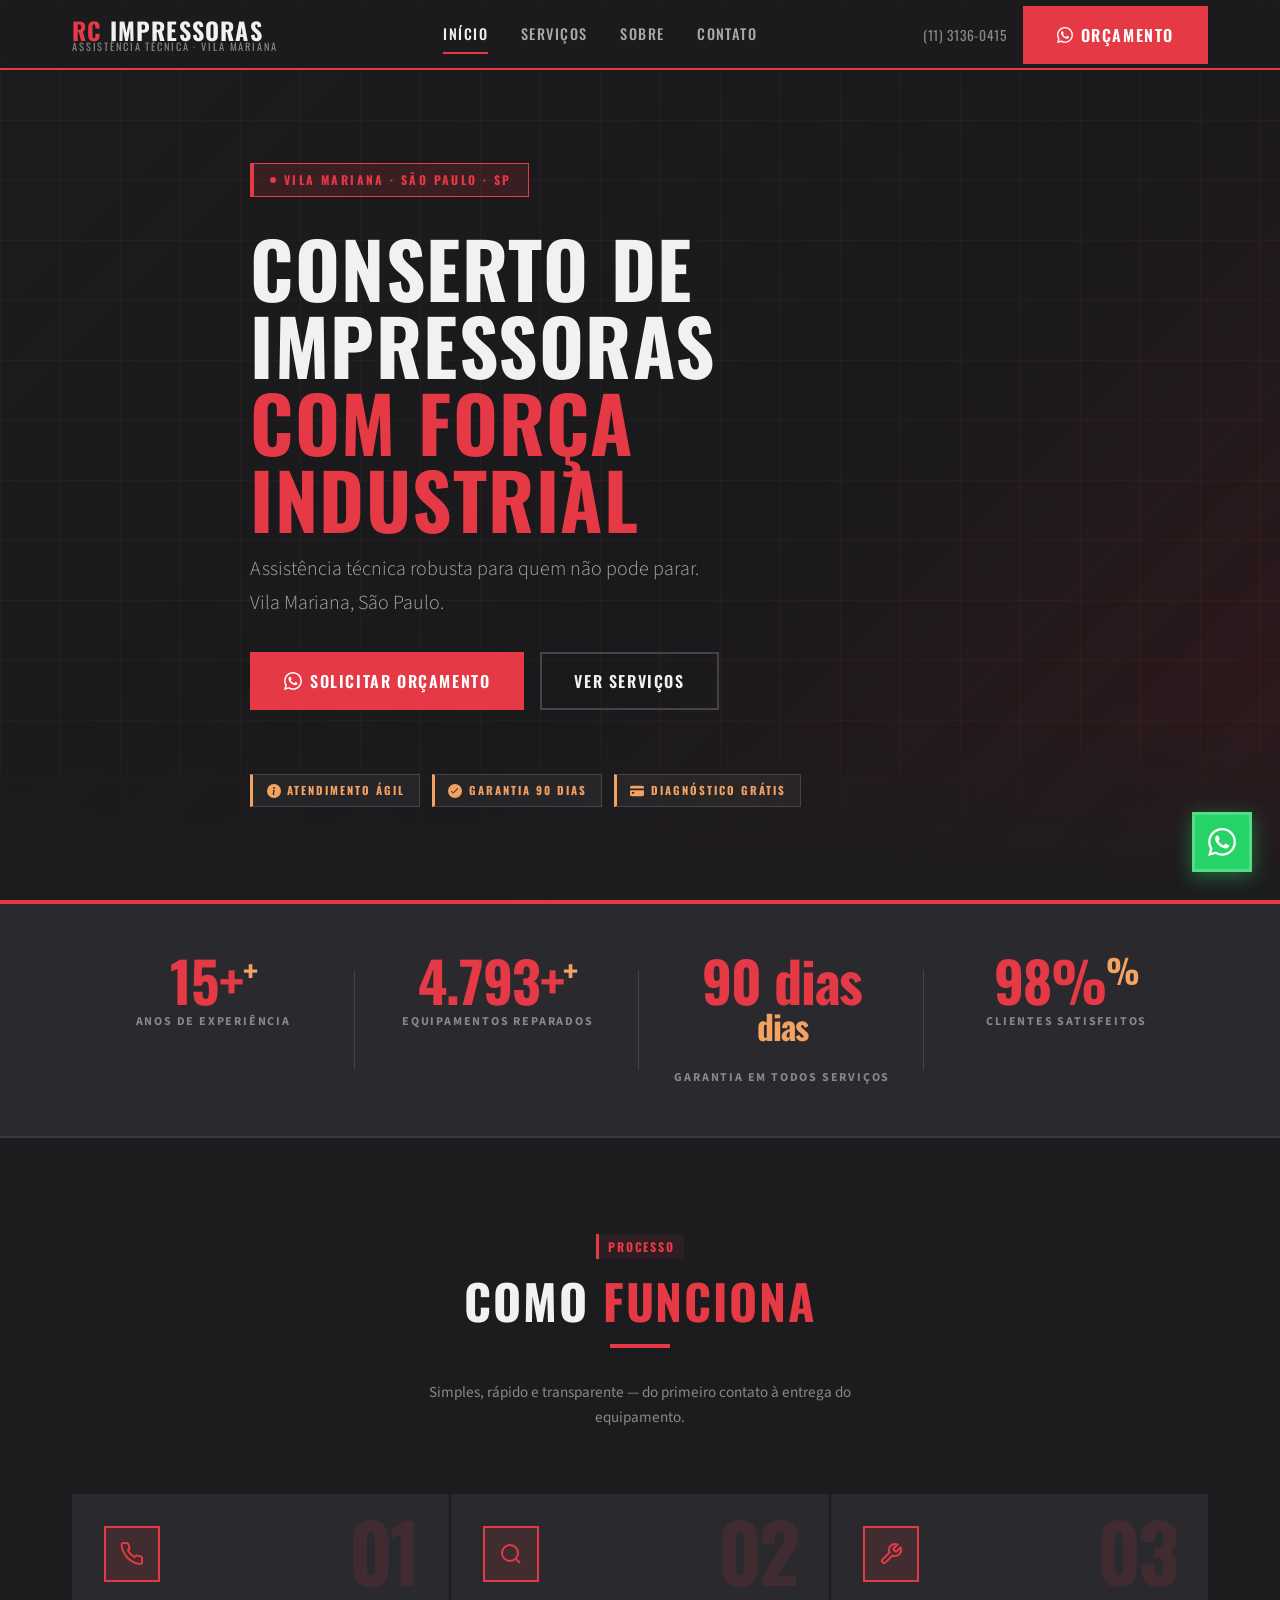
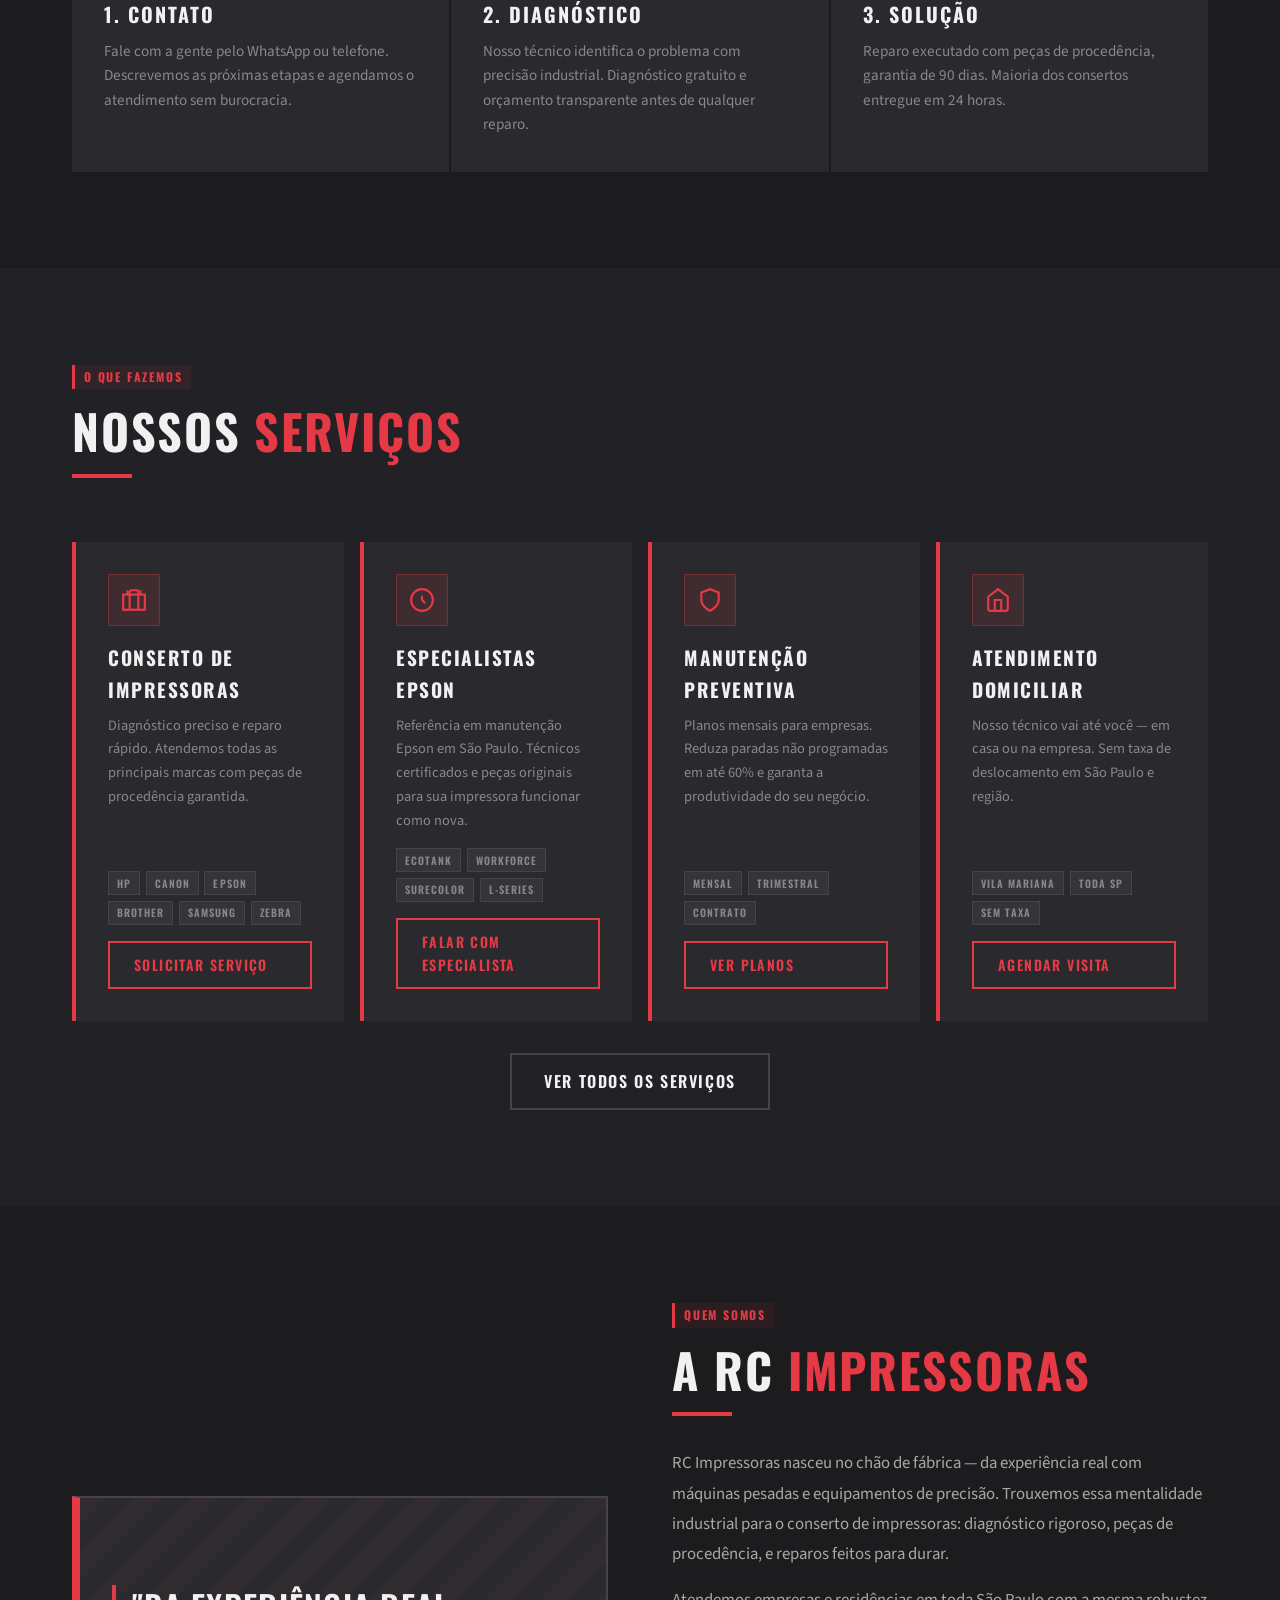
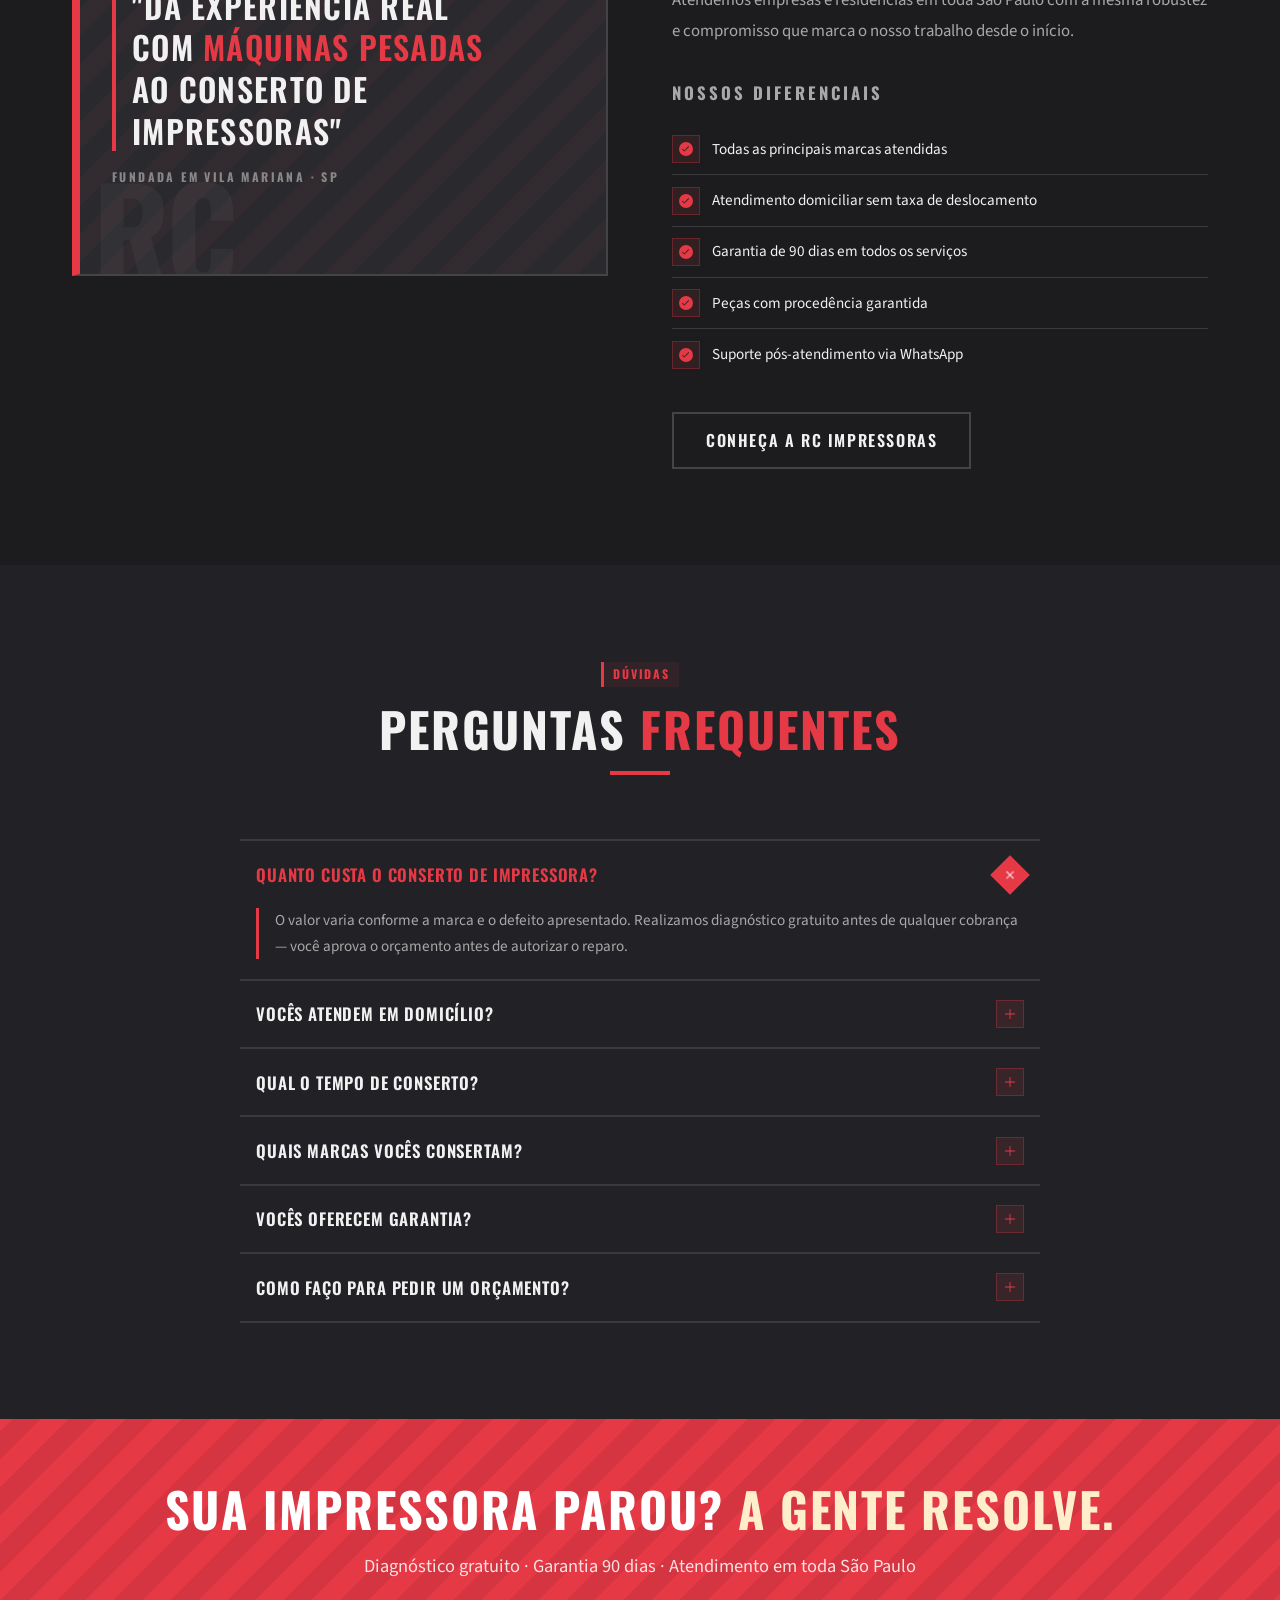
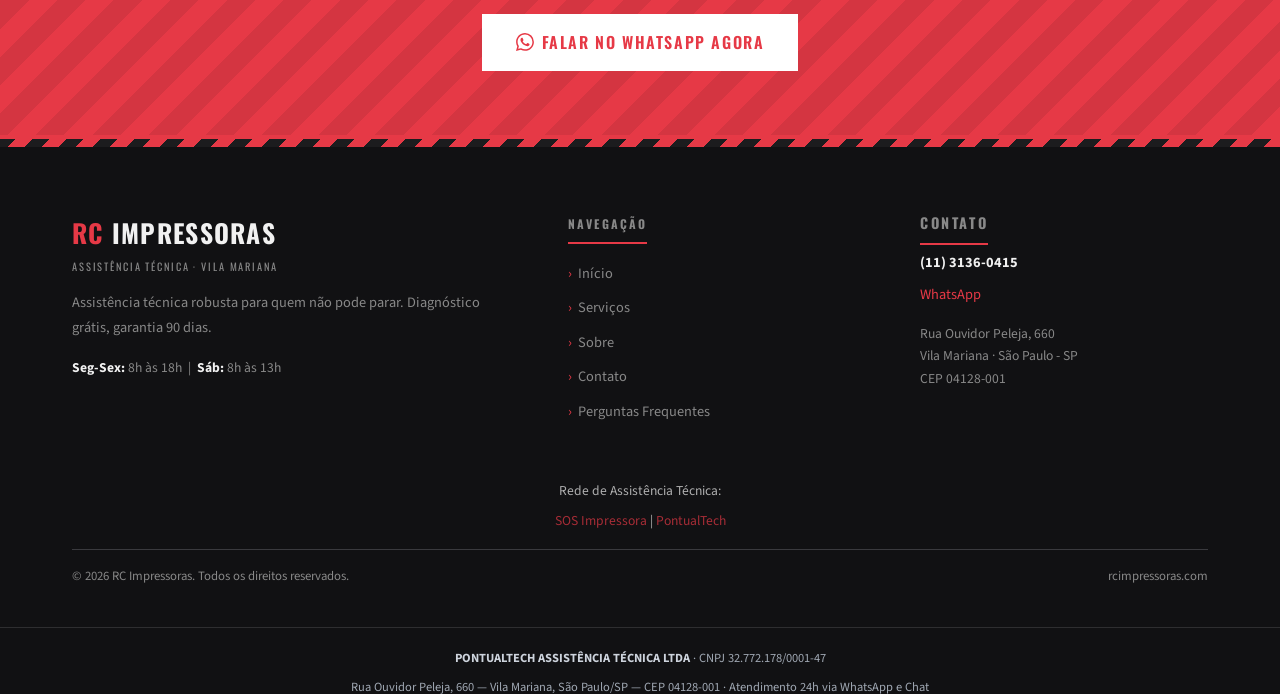
==== index.html @ 067a99f4 "feat: compliance Google Ads + IndexNow + 3 docs legais - politica-privacidade.html, politica-cookies" ====
<!DOCTYPE html>
<html lang="pt-BR">
<head>
  <meta charset="UTF-8">
  <meta name="viewport" content="width=device-width, initial-scale=1.0">
  <meta http-equiv="X-UA-Compatible" content="IE=edge">

  <!-- SEO -->
  <title>Conserto de Impressoras SP | RC Impressoras</title>
  <meta name="description" content="Assistência técnica de impressoras em Vila Mariana, São Paulo. Diagnóstico grátis, garantia 90 dias. HP, Canon, Epson, Brother, Samsung, Zebra, Lexmark.">
  <meta name="keywords" content="conserto impressora SP, assistência técnica impressora São Paulo, manutenção impressora Vila Mariana, conserto HP Canon Epson Brother">
  <link rel="canonical" href="https://rcimpressoras.com/">

  <!-- Open Graph -->
  <meta property="og:title" content="Conserto de Impressoras SP | RC Impressoras">
  <meta property="og:description" content="Assistência técnica robusta em Vila Mariana, SP. Diagnóstico grátis, garantia 90 dias.">
  <meta property="og:url" content="https://rcimpressoras.com/">
  <meta property="og:type" content="website">
  <meta property="og:locale" content="pt_BR">

  <!-- Geo Meta Tags -->
  <meta name="geo.region" content="BR-SP">
  <meta name="geo.placename" content="Vila Mariana, São Paulo">
  <meta name="geo.position" content="-23.5872;-46.6368">
  <meta name="ICBM" content="-23.5872, -46.6368">
  <meta name="author" content="RC Impressoras">
  <meta name="revisit-after" content="7 days">
  <meta name="language" content="pt-BR">

  <!-- Fonts (preconnect first) -->
  <link rel="preconnect" href="https://fonts.googleapis.com">
  <link rel="preconnect" href="https://fonts.gstatic.com" crossorigin>
  <link rel="dns-prefetch" href="https://formsubmit.co">
  <link href="https://fonts.googleapis.com/css2?family=Oswald:wght@400;500;600;700&family=Source+Sans+3:wght@300;400;600;700&display=swap" rel="stylesheet">

  <!-- Styles -->
  <link rel="stylesheet" href="css/style.css">

  <!-- Critical inline CSS -->
  <style>
    body{background:#1c1c1e;color:#f1f1f1}
    .site-header{position:fixed;top:0;left:0;right:0;z-index:1000;background:rgba(28,28,30,.95);border-bottom:2px solid #e63946;height:70px}
    .hero{min-height:100vh;padding-top:70px}
  </style>

  <!-- JSON-LD: LocalBusiness + FAQPage -->
  <script type="application/ld+json">
  {
    "@context": "https://schema.org",
    "@graph": [
      {
        "@type": "LocalBusiness",
        "@id": "https://rcimpressoras.com/#business",
        "name": "RC Impressoras",
        "description": "Assistência técnica de impressoras em Vila Mariana, São Paulo. Diagnóstico grátis, garantia 90 dias.",
        "url": "https://rcimpressoras.com",
        "telephone": "+55-11-3136-0415",
        "address": {
          "@type": "PostalAddress",
          "streetAddress": "Rua Ouvidor Peleja, 660",
          "addressLocality": "Vila Mariana",
          "addressRegion": "SP",
          "postalCode": "04128-001",
          "addressCountry": "BR"
        },
        "geo": {
          "@type": "GeoCoordinates",
          "latitude": -23.5951,
          "longitude": -46.6385
        },
        "openingHoursSpecification": [
          {
            "@type": "OpeningHoursSpecification",
            "dayOfWeek": ["Monday","Tuesday","Wednesday","Thursday","Friday"],
            "opens": "08:00",
            "closes": "18:00"
          },
          {
            "@type": "OpeningHoursSpecification",
            "dayOfWeek": "Saturday",
            "opens": "08:00",
            "closes": "13:00"
          }
        ],
        "priceRange": "$$",
        "areaServed": "São Paulo",
        "serviceType": ["Conserto de Impressoras","Manutenção Preventiva","Assistência Técnica","Atendimento Domiciliar"]
      },
      {
        "@type": "FAQPage",
        "mainEntity": [
          {
            "@type": "Question",
            "name": "Quanto custa o conserto de impressora?",
            "acceptedAnswer": {
              "@type": "Answer",
              "text": "O valor varia conforme a marca e o defeito apresentado. Realizamos diagnóstico gratuito antes de qualquer cobrança."
            }
          },
          {
            "@type": "Question",
            "name": "Vocês atendem em domicílio?",
            "acceptedAnswer": {
              "@type": "Answer",
              "text": "Sim, atendemos em Vila Mariana e em toda São Paulo sem cobrar taxa de deslocamento."
            }
          },
          {
            "@type": "Question",
            "name": "Qual o tempo de conserto?",
            "acceptedAnswer": {
              "@type": "Answer",
              "text": "A maioria dos reparos é concluída em até 24 horas. Casos mais complexos podem levar até 3 dias úteis."
            }
          },
          {
            "@type": "Question",
            "name": "Quais marcas vocês consertam?",
            "acceptedAnswer": {
              "@type": "Answer",
              "text": "Atendemos HP, Canon, Epson, Brother, Samsung, Zebra e Lexmark, entre outras."
            }
          },
          {
            "@type": "Question",
            "name": "Vocês oferecem garantia?",
            "acceptedAnswer": {
              "@type": "Answer",
              "text": "Sim. Todos os nossos serviços têm garantia de 90 dias em peças e mão de obra."
            }
          },
          {
            "@type": "Question",
            "name": "Como faço para pedir um orçamento?",
            "acceptedAnswer": {
              "@type": "Answer",
              "text": "Entre em contato pelo WhatsApp (11) 3136-0415. Respondemos em até 30 minutos durante o horário comercial."
            }
          }
        ]
      }
    ]
  }
  </script>

  <!-- JSON-LD: Organization + WebSite -->
  <script type="application/ld+json">
  {
    "@context": "https://schema.org",
    "@graph": [
      {
        "@type": "Organization",
        "@id": "https://rcimpressoras.com/#organization",
        "name": "RC Impressoras",
        "url": "https://rcimpressoras.com",
        "logo": "https://rcimpressoras.com/logo.png",
        "telephone": "+55-11-3136-0415",
        "email": "contato@rcimpressoras.com",
        "address": {
          "@type": "PostalAddress",
          "streetAddress": "Rua Ouvidor Peleja, 660",
          "addressLocality": "Vila Mariana",
          "addressRegion": "SP",
          "postalCode": "04128-001",
          "addressCountry": "BR"
        },
        "contactPoint": [
          {
            "@type": "ContactPoint",
            "telephone": "+55-11-3136-0415",
            "contactType": "customer service",
            "areaServed": "BR",
            "availableLanguage": "Portuguese",
            "hoursAvailable": [
              {
                "@type": "OpeningHoursSpecification",
                "dayOfWeek": ["Monday","Tuesday","Wednesday","Thursday","Friday"],
                "opens": "08:00",
                "closes": "18:00"
              },
              {
                "@type": "OpeningHoursSpecification",
                "dayOfWeek": "Saturday",
                "opens": "08:00",
                "closes": "13:00"
              }
            ]
          }
        ],
        "sameAs": [
          "https://wa.me/551131360415"
        ]
      },
      {
        "@type": "WebSite",
        "@id": "https://rcimpressoras.com/#website",
        "url": "https://rcimpressoras.com",
        "name": "RC Impressoras",
        "description": "Assistência técnica de impressoras em Vila Mariana, São Paulo. Diagnóstico grátis, garantia 90 dias.",
        "publisher": {"@id": "https://rcimpressoras.com/#organization"},
        "inLanguage": "pt-BR",
        "potentialAction": {
          "@type": "SearchAction",
          "target": {
            "@type": "EntryPoint",
            "urlTemplate": "https://rcimpressoras.com/?q={search_term_string}"
          },
          "query-input": "required name=search_term_string"
        }
      },
      {
        "@type": "BreadcrumbList",
        "itemListElement": [
          {
            "@type": "ListItem",
            "position": 1,
            "name": "Início",
            "item": "https://rcimpressoras.com/"
          }
        ]
      }
    ]
  }
  </script>
</head>
<body>
<!-- Google Tag Manager (noscript) -->
<noscript><iframe src="https://www.googletagmanager.com/ns.html?id=GTM-5C2R848L"
height="0" width="0" style="display:none;visibility:hidden"></iframe></noscript>
<!-- End Google Tag Manager (noscript) -->

<!-- ═══════════════════════════════════════════════
     HEADER / NAV
════════════════════════════════════════════════ -->
<header class="site-header" role="banner">
  <div class="container">
    <nav class="nav-inner" aria-label="Navegação principal">
      <a href="index.html" class="nav-logo" aria-label="RC Impressoras — Página inicial">
        <span class="logo-main"><span>RC</span> Impressoras</span>
        <span class="logo-sub">Assistência Técnica · Vila Mariana</span>
      </a>

      <ul class="nav-links" role="list">
        <li><a href="index.html" class="active">Início</a></li>
        <li><a href="servicos.html">Serviços</a></li>
        <li><a href="sobre.html">Sobre</a></li>
        <li><a href="contato.html">Contato</a></li>
      </ul>

      <div class="nav-cta">
        <span class="nav-phone">(11) 3136-0415</span>
        <a href="https://wa.me/551131360415?text=Ol%C3%A1!%20Gostaria%20de%20solicitar%20um%20or%C3%A7amento." class="btn btn-primary" target="_blank" rel="noopener noreferrer" aria-label="Solicitar orçamento pelo WhatsApp">
          <svg width="16" height="16" fill="currentColor" viewBox="0 0 16 16" aria-hidden="true"><path d="M13.601 2.326A7.854 7.854 0 0 0 7.994 0C3.627 0 .068 3.558.064 7.926c0 1.399.366 2.76 1.057 3.965L0 16l4.204-1.102a7.933 7.933 0 0 0 3.79.965h.004c4.368 0 7.926-3.558 7.93-7.93A7.898 7.898 0 0 0 13.6 2.326zM7.994 14.521a6.573 6.573 0 0 1-3.356-.92l-.24-.144-2.494.654.666-2.433-.156-.251a6.56 6.56 0 0 1-1.007-3.505c0-3.626 2.957-6.584 6.591-6.584a6.56 6.56 0 0 1 4.66 1.931 6.557 6.557 0 0 1 1.928 4.66c-.004 3.639-2.961 6.592-6.592 6.592zm3.615-4.934c-.197-.099-1.17-.578-1.353-.646-.182-.065-.315-.099-.445.099-.133.197-.513.646-.627.775-.114.133-.232.148-.43.05-.197-.1-.836-.308-1.592-.985-.59-.525-.985-1.175-1.103-1.372-.114-.198-.011-.304.088-.403.087-.088.197-.232.296-.346.1-.114.133-.198.198-.33.065-.134.034-.248-.015-.347-.05-.099-.445-1.076-.612-1.47-.16-.389-.323-.335-.445-.34-.114-.007-.247-.007-.38-.007a.729.729 0 0 0-.529.247c-.182.198-.691.677-.691 1.654 0 .977.71 1.916.81 2.049.098.133 1.394 2.132 3.383 2.992.47.205.84.326 1.129.418.475.152.904.129 1.246.08.38-.058 1.171-.48 1.338-.943.164-.464.164-.86.114-.943-.049-.084-.182-.133-.38-.232z"/></svg>
          Orçamento
        </a>
      </div>

      <button class="nav-toggle" aria-label="Abrir menu" aria-expanded="false" aria-controls="mobile-nav">
        <span></span><span></span><span></span>
      </button>
    </nav>
  </div>
</header>

<!-- Mobile Nav -->
<nav class="mobile-nav" id="mobile-nav" aria-label="Navegação mobile">
  <a href="index.html">Início</a>
  <a href="servicos.html">Serviços</a>
  <a href="sobre.html">Sobre</a>
  <a href="contato.html">Contato</a>
  <a href="https://wa.me/551131360415?text=Ol%C3%A1!%20Gostaria%20de%20solicitar%20um%20or%C3%A7amento." target="_blank" rel="noopener noreferrer" style="color:var(--primary);margin-top:.5rem">WhatsApp: (11) 3136-0415</a>
</nav>

<main>

<!-- ═══════════════════════════════════════════════
     HERO
════════════════════════════════════════════════ -->
<section class="hero" aria-label="Apresentação">
  <div class="hero-bg" aria-hidden="true"></div>
  <div class="container">
    <div class="hero-content">

      <div class="hero-badge animate-in">
        <span class="dot" aria-hidden="true"></span>
        <span>Vila Mariana · São Paulo · SP</span>
      </div>

      <h1 class="hero-title animate-in delay-1">
        Conserto de Impressoras
        <span class="highlight">com Força Industrial</span>
      </h1>

      <p class="hero-sub animate-in delay-2">
        Assistência técnica robusta para quem não pode parar.<br>
        Vila Mariana, São Paulo.
      </p>

      <div class="hero-actions animate-in delay-3">
        <a href="https://wa.me/551131360415?text=Ol%C3%A1!%20Gostaria%20de%20solicitar%20um%20or%C3%A7amento." class="btn btn-primary" target="_blank" rel="noopener noreferrer">
          <svg width="18" height="18" fill="currentColor" viewBox="0 0 16 16" aria-hidden="true"><path d="M13.601 2.326A7.854 7.854 0 0 0 7.994 0C3.627 0 .068 3.558.064 7.926c0 1.399.366 2.76 1.057 3.965L0 16l4.204-1.102a7.933 7.933 0 0 0 3.79.965h.004c4.368 0 7.926-3.558 7.93-7.93A7.898 7.898 0 0 0 13.6 2.326zM7.994 14.521a6.573 6.573 0 0 1-3.356-.92l-.24-.144-2.494.654.666-2.433-.156-.251a6.56 6.56 0 0 1-1.007-3.505c0-3.626 2.957-6.584 6.591-6.584a6.56 6.56 0 0 1 4.66 1.931 6.557 6.557 0 0 1 1.928 4.66c-.004 3.639-2.961 6.592-6.592 6.592zm3.615-4.934c-.197-.099-1.17-.578-1.353-.646-.182-.065-.315-.099-.445.099-.133.197-.513.646-.627.775-.114.133-.232.148-.43.05-.197-.1-.836-.308-1.592-.985-.59-.525-.985-1.175-1.103-1.372-.114-.198-.011-.304.088-.403.087-.088.197-.232.296-.346.1-.114.133-.198.198-.33.065-.134.034-.248-.015-.347-.05-.099-.445-1.076-.612-1.47-.16-.389-.323-.335-.445-.34-.114-.007-.247-.007-.38-.007a.729.729 0 0 0-.529.247c-.182.198-.691.677-.691 1.654 0 .977.71 1.916.81 2.049.098.133 1.394 2.132 3.383 2.992.47.205.84.326 1.129.418.475.152.904.129 1.246.08.38-.058 1.171-.48 1.338-.943.164-.464.164-.86.114-.943-.049-.084-.182-.133-.38-.232z"/></svg>
          Solicitar Orçamento
        </a>
        <a href="servicos.html" class="btn btn-outline">Ver Serviços</a>
      </div>

      <div class="trust-badges animate-in delay-4" role="list" aria-label="Diferenciais">
        <div class="trust-badge" role="listitem">
          <svg width="14" height="14" fill="currentColor" viewBox="0 0 16 16" aria-hidden="true"><path d="M8 16A8 8 0 1 0 8 0a8 8 0 0 0 0 16zm.93-9.412-1 4.705c-.07.34.029.533.304.533.194 0 .487-.07.686-.246l-.088.416c-.287.346-.92.598-1.465.598-.703 0-1.002-.422-.808-1.319l.738-3.468c.064-.293.006-.399-.287-.47l-.451-.081.082-.381 2.29-.287zM8 5.5a1 1 0 1 1 0-2 1 1 0 0 1 0 2z"/></svg>
          <span>Atendimento Ágil</span>
        </div>
        <div class="trust-badge" role="listitem">
          <svg width="14" height="14" fill="currentColor" viewBox="0 0 16 16" aria-hidden="true"><path d="M8 0a8 8 0 1 0 0 16A8 8 0 0 0 8 0zm3.354 5.646-5 5a.5.5 0 0 1-.708 0l-2-2a.5.5 0 1 1 .708-.708L6 9.586l4.646-4.647a.5.5 0 0 1 .708.708z"/></svg>
          <span>Garantia 90 Dias</span>
        </div>
        <div class="trust-badge" role="listitem">
          <svg width="14" height="14" fill="currentColor" viewBox="0 0 16 16" aria-hidden="true"><path d="M0 4a2 2 0 0 1 2-2h12a2 2 0 0 1 2 2v1H0V4zm0 3v5a2 2 0 0 0 2 2h12a2 2 0 0 0 2-2V7H0zm3 2h1a1 1 0 0 1 0 2H3a1 1 0 0 1 0-2z"/></svg>
          <span>Diagnóstico Grátis</span>
        </div>
      </div>

    </div>
  </div>
</section>

<!-- ═══════════════════════════════════════════════
     STATS BAR
════════════════════════════════════════════════ -->
<section class="stats-bar" aria-label="Números da empresa">
  <div class="container">
    <div class="stats-grid">
      <div class="stat-item">
        <div class="stat-number" data-target="15" data-suffix="+" aria-label="Mais de 15 anos de experiência">15<span>+</span></div>
        <div class="stat-label">Anos de experiência</div>
      </div>
      <div class="stat-item">
        <div class="stat-number" data-target="4800" data-suffix="+" aria-label="Mais de 4800 equipamentos reparados">4800<span>+</span></div>
        <div class="stat-label">Equipamentos reparados</div>
      </div>
      <div class="stat-item">
        <div class="stat-number" data-target="90" data-suffix=" dias" aria-label="90 dias de garantia">90<span> dias</span></div>
        <div class="stat-label">Garantia em todos serviços</div>
      </div>
      <div class="stat-item">
        <div class="stat-number" data-target="98" data-suffix="%" aria-label="98% de satisfação dos clientes">98<span>%</span></div>
        <div class="stat-label">Clientes satisfeitos</div>
      </div>
    </div>
  </div>
</section>

<!-- ═══════════════════════════════════════════════
     HOW IT WORKS
════════════════════════════════════════════════ -->
<section class="how-it-works" id="como-funciona" aria-labelledby="hiw-title">
  <div class="container">
    <div class="section-header">
      <div class="section-tag" aria-hidden="true">Processo</div>
      <h2 class="section-title" id="hiw-title">Como <span>Funciona</span></h2>
      <div class="divider-red center" aria-hidden="true"></div>
      <p style="color:var(--text-muted);max-width:480px;margin:0 auto;font-size:.95rem;">Simples, rápido e transparente — do primeiro contato à entrega do equipamento.</p>
    </div>

    <div class="steps-grid">
      <article class="step-card animate-in delay-1">
        <div class="step-num" aria-hidden="true">01</div>
        <div class="step-icon" aria-hidden="true">
          <svg width="24" height="24" fill="none" stroke="currentColor" stroke-width="2" viewBox="0 0 24 24"><path d="M22 16.92v3a2 2 0 0 1-2.18 2 19.79 19.79 0 0 1-8.63-3.07A19.5 19.5 0 0 1 4.69 12 19.79 19.79 0 0 1 1.61 3.39 2 2 0 0 1 3.6 1h3a2 2 0 0 1 2 1.72c.127.96.361 1.903.7 2.81a2 2 0 0 1-.45 2.11L7.91 8.38a16 16 0 0 0 6.71 6.71l.96-.96a2 2 0 0 1 2.11-.45c.907.339 1.85.573 2.81.7A2 2 0 0 1 22 16.92z"/></svg>
        </div>
        <h3 class="step-title">1. Contato</h3>
        <p class="step-desc">Fale com a gente pelo WhatsApp ou telefone. Descrevemos as próximas etapas e agendamos o atendimento sem burocracia.</p>
      </article>

      <article class="step-card animate-in delay-2">
        <div class="step-num" aria-hidden="true">02</div>
        <div class="step-icon" aria-hidden="true">
          <svg width="24" height="24" fill="none" stroke="currentColor" stroke-width="2" viewBox="0 0 24 24"><circle cx="11" cy="11" r="8"/><path d="m21 21-4.35-4.35"/></svg>
        </div>
        <h3 class="step-title">2. Diagnóstico</h3>
        <p class="step-desc">Nosso técnico identifica o problema com precisão industrial. Diagnóstico gratuito e orçamento transparente antes de qualquer reparo.</p>
      </article>

      <article class="step-card animate-in delay-3">
        <div class="step-num" aria-hidden="true">03</div>
        <div class="step-icon" aria-hidden="true">
          <svg width="24" height="24" fill="none" stroke="currentColor" stroke-width="2" viewBox="0 0 24 24"><path d="M14.7 6.3a1 1 0 0 0 0 1.4l1.6 1.6a1 1 0 0 0 1.4 0l3.77-3.77a6 6 0 0 1-7.94 7.94l-6.91 6.91a2.12 2.12 0 0 1-3-3l6.91-6.91a6 6 0 0 1 7.94-7.94l-3.76 3.76z"/></svg>
        </div>
        <h3 class="step-title">3. Solução</h3>
        <p class="step-desc">Reparo executado com peças de procedência, garantia de 90 dias. Maioria dos consertos entregue em 24 horas.</p>
      </article>
    </div>
  </div>
</section>

<!-- ═══════════════════════════════════════════════
     SERVICES
════════════════════════════════════════════════ -->
<section class="services" id="servicos" aria-labelledby="services-title">
  <div class="container">
    <div class="section-header">
      <div class="section-tag" aria-hidden="true">O que fazemos</div>
      <h2 class="section-title" id="services-title">Nossos <span>Serviços</span></h2>
      <div class="divider-red" aria-hidden="true"></div>
    </div>

    <div class="services-grid">

      <!-- Serviço 1 -->
      <article class="service-card animate-in delay-1">
        <div class="service-icon" aria-hidden="true">
          <svg width="26" height="26" fill="none" stroke="currentColor" stroke-width="2" viewBox="0 0 24 24"><rect x="2" y="7" width="20" height="14" rx="0" ry="0"/><path d="M16 21V5a2 2 0 0 0-2-2h-4a2 2 0 0 0-2 2v16"/><path d="M6 7V3"/><path d="M18 7V3"/></svg>
        </div>
        <h3 class="service-title">Conserto de Impressoras</h3>
        <p class="service-desc">Diagnóstico preciso e reparo rápido. Atendemos todas as principais marcas com peças de procedência garantida.</p>
        <div class="service-brands" aria-label="Marcas atendidas">
          <span class="brand-tag">HP</span>
          <span class="brand-tag">Canon</span>
          <span class="brand-tag">Epson</span>
          <span class="brand-tag">Brother</span>
          <span class="brand-tag">Samsung</span>
          <span class="brand-tag">Zebra</span>
        </div>
        <a href="https://wa.me/551131360415?text=Ol%C3%A1!%20Preciso%20de%20um%20conserto%20de%20impressora.%20Podem%20me%20ajudar?" class="btn btn-ghost" target="_blank" rel="noopener noreferrer">Solicitar serviço</a>
      </article>

      <!-- Serviço 2 -->
      <article class="service-card animate-in delay-2">
        <div class="service-icon" aria-hidden="true">
          <svg width="26" height="26" fill="none" stroke="currentColor" stroke-width="2" viewBox="0 0 24 24"><circle cx="12" cy="12" r="10"/><path d="M12 8v4l3 3"/></svg>
        </div>
        <h3 class="service-title">Especialistas Epson</h3>
        <p class="service-desc">Referência em manutenção Epson em São Paulo. Técnicos certificados e peças originais para sua impressora funcionar como nova.</p>
        <div class="service-brands" aria-label="Linha Epson">
          <span class="brand-tag">EcoTank</span>
          <span class="brand-tag">WorkForce</span>
          <span class="brand-tag">SureColor</span>
          <span class="brand-tag">L-Series</span>
        </div>
        <a href="https://wa.me/551131360415?text=Ol%C3%A1!%20Tenho%20uma%20impressora%20Epson%20com%20problema.%20Podem%20me%20ajudar?" class="btn btn-ghost" target="_blank" rel="noopener noreferrer">Falar com especialista</a>
      </article>

      <!-- Serviço 3 -->
      <article class="service-card animate-in delay-3">
        <div class="service-icon" aria-hidden="true">
          <svg width="26" height="26" fill="none" stroke="currentColor" stroke-width="2" viewBox="0 0 24 24"><path d="M12 22s8-4 8-10V5l-8-3-8 3v7c0 6 8 10 8 10z"/></svg>
        </div>
        <h3 class="service-title">Manutenção Preventiva</h3>
        <p class="service-desc">Planos mensais para empresas. Reduza paradas não programadas em até 60% e garanta a produtividade do seu negócio.</p>
        <div class="service-brands" aria-label="Benefícios">
          <span class="brand-tag">Mensal</span>
          <span class="brand-tag">Trimestral</span>
          <span class="brand-tag">Contrato</span>
        </div>
        <a href="https://wa.me/551131360415?text=Ol%C3%A1!%20Quero%20saber%20sobre%20o%20plano%20de%20manuten%C3%A7%C3%A3o%20preventiva." class="btn btn-ghost" target="_blank" rel="noopener noreferrer">Ver planos</a>
      </article>

      <!-- Serviço 4 -->
      <article class="service-card animate-in delay-4">
        <div class="service-icon" aria-hidden="true">
          <svg width="26" height="26" fill="none" stroke="currentColor" stroke-width="2" viewBox="0 0 24 24"><path d="M3 9l9-7 9 7v11a2 2 0 0 1-2 2H5a2 2 0 0 1-2-2z"/><polyline points="9 22 9 12 15 12 15 22"/></svg>
        </div>
        <h3 class="service-title">Atendimento Domiciliar</h3>
        <p class="service-desc">Nosso técnico vai até você — em casa ou na empresa. Sem taxa de deslocamento em São Paulo e região.</p>
        <div class="service-brands" aria-label="Cobertura">
          <span class="brand-tag">Vila Mariana</span>
          <span class="brand-tag">Toda SP</span>
          <span class="brand-tag">Sem taxa</span>
        </div>
        <a href="https://wa.me/551131360415?text=Ol%C3%A1!%20Preciso%20de%20atendimento%20domiciliar.%20Meu%20endere%C3%A7o%20%C3%A9%3A" class="btn btn-ghost" target="_blank" rel="noopener noreferrer">Agendar visita</a>
      </article>

    </div>

    <div style="text-align:center;margin-top:var(--space-md)">
      <a href="servicos.html" class="btn btn-outline">Ver todos os serviços</a>
    </div>
  </div>
</section>

<!-- ═══════════════════════════════════════════════
     ABOUT SNIPPET
════════════════════════════════════════════════ -->
<section class="about" id="sobre" aria-labelledby="about-title">
  <div class="container">
    <div class="about-inner">

      <div class="about-visual animate-in">
        <div class="about-graphic">
          <div class="about-big-text" aria-hidden="true">RC</div>
          <div class="about-quote">
            <blockquote>
              "Da experiência real<br>com <em>máquinas pesadas</em><br>ao conserto de impressoras"
            </blockquote>
            <p class="about-since">Fundada em Vila Mariana · SP</p>
          </div>
        </div>
      </div>

      <div class="about-text animate-in delay-2">
        <div class="section-tag" aria-hidden="true">Quem somos</div>
        <h2 class="section-title" id="about-title">A RC <span>Impressoras</span></h2>
        <div class="divider-red" aria-hidden="true"></div>

        <p>RC Impressoras nasceu no chão de fábrica — da experiência real com máquinas pesadas e equipamentos de precisão. Trouxemos essa mentalidade industrial para o conserto de impressoras: diagnóstico rigoroso, peças de procedência, e reparos feitos para durar.</p>
        <p>Atendemos empresas e residências em toda São Paulo com a mesma robustez e compromisso que marca o nosso trabalho desde o início.</p>

        <div class="differentials" aria-label="Diferenciais">
          <p class="differentials-title">Nossos diferenciais</p>

          <div class="differential-item">
            <div class="diff-icon" aria-hidden="true">
              <svg width="14" height="14" fill="currentColor" viewBox="0 0 16 16"><path d="M8 0a8 8 0 1 0 0 16A8 8 0 0 0 8 0zm3.354 5.646-5 5a.5.5 0 0 1-.708 0l-2-2a.5.5 0 1 1 .708-.708L6 9.586l4.646-4.647a.5.5 0 0 1 .708.708z"/></svg>
            </div>
            <span>Todas as principais marcas atendidas</span>
          </div>
          <div class="differential-item">
            <div class="diff-icon" aria-hidden="true">
              <svg width="14" height="14" fill="currentColor" viewBox="0 0 16 16"><path d="M8 0a8 8 0 1 0 0 16A8 8 0 0 0 8 0zm3.354 5.646-5 5a.5.5 0 0 1-.708 0l-2-2a.5.5 0 1 1 .708-.708L6 9.586l4.646-4.647a.5.5 0 0 1 .708.708z"/></svg>
            </div>
            <span>Atendimento domiciliar sem taxa de deslocamento</span>
          </div>
          <div class="differential-item">
            <div class="diff-icon" aria-hidden="true">
              <svg width="14" height="14" fill="currentColor" viewBox="0 0 16 16"><path d="M8 0a8 8 0 1 0 0 16A8 8 0 0 0 8 0zm3.354 5.646-5 5a.5.5 0 0 1-.708 0l-2-2a.5.5 0 1 1 .708-.708L6 9.586l4.646-4.647a.5.5 0 0 1 .708.708z"/></svg>
            </div>
            <span>Garantia de 90 dias em todos os serviços</span>
          </div>
          <div class="differential-item">
            <div class="diff-icon" aria-hidden="true">
              <svg width="14" height="14" fill="currentColor" viewBox="0 0 16 16"><path d="M8 0a8 8 0 1 0 0 16A8 8 0 0 0 8 0zm3.354 5.646-5 5a.5.5 0 0 1-.708 0l-2-2a.5.5 0 1 1 .708-.708L6 9.586l4.646-4.647a.5.5 0 0 1 .708.708z"/></svg>
            </div>
            <span>Peças com procedência garantida</span>
          </div>
          <div class="differential-item">
            <div class="diff-icon" aria-hidden="true">
              <svg width="14" height="14" fill="currentColor" viewBox="0 0 16 16"><path d="M8 0a8 8 0 1 0 0 16A8 8 0 0 0 8 0zm3.354 5.646-5 5a.5.5 0 0 1-.708 0l-2-2a.5.5 0 1 1 .708-.708L6 9.586l4.646-4.647a.5.5 0 0 1 .708.708z"/></svg>
            </div>
            <span>Suporte pós-atendimento via WhatsApp</span>
          </div>

        </div>

        <div style="margin-top:var(--space-md)">
          <a href="sobre.html" class="btn btn-outline">Conheça a RC Impressoras</a>
        </div>
      </div>

    </div>
  </div>
</section>

<!-- ═══════════════════════════════════════════════
     FAQ
════════════════════════════════════════════════ -->
<section class="faq" id="faq" aria-labelledby="faq-title">
  <div class="container">
    <div class="section-header">
      <div class="section-tag" aria-hidden="true">Dúvidas</div>
      <h2 class="section-title" id="faq-title">Perguntas <span>Frequentes</span></h2>
      <div class="divider-red center" aria-hidden="true"></div>
    </div>

    <div class="faq-list" role="list">

      <div class="faq-item" role="listitem">
        <button class="faq-question" aria-expanded="false" aria-controls="faq-a1">
          Quanto custa o conserto de impressora?
          <span class="faq-icon" aria-hidden="true">
            <svg width="14" height="14" fill="currentColor" viewBox="0 0 16 16"><path d="M8 2a.5.5 0 0 1 .5.5v5h5a.5.5 0 0 1 0 1h-5v5a.5.5 0 0 1-1 0v-5h-5a.5.5 0 0 1 0-1h5v-5A.5.5 0 0 1 8 2z"/></svg>
          </span>
        </button>
        <div class="faq-answer" id="faq-a1" role="region">
          <p>O valor varia conforme a marca e o defeito apresentado. Realizamos diagnóstico gratuito antes de qualquer cobrança — você aprova o orçamento antes de autorizar o reparo.</p>
        </div>
      </div>

      <div class="faq-item" role="listitem">
        <button class="faq-question" aria-expanded="false" aria-controls="faq-a2">
          Vocês atendem em domicílio?
          <span class="faq-icon" aria-hidden="true">
            <svg width="14" height="14" fill="currentColor" viewBox="0 0 16 16"><path d="M8 2a.5.5 0 0 1 .5.5v5h5a.5.5 0 0 1 0 1h-5v5a.5.5 0 0 1-1 0v-5h-5a.5.5 0 0 1 0-1h5v-5A.5.5 0 0 1 8 2z"/></svg>
          </span>
        </button>
        <div class="faq-answer" id="faq-a2" role="region">
          <p>Sim! Atendemos em Vila Mariana e em toda São Paulo sem cobrar taxa de deslocamento. Nossa equipe vai até você.</p>
        </div>
      </div>

      <div class="faq-item" role="listitem">
        <button class="faq-question" aria-expanded="false" aria-controls="faq-a3">
          Qual o tempo de conserto?
          <span class="faq-icon" aria-hidden="true">
            <svg width="14" height="14" fill="currentColor" viewBox="0 0 16 16"><path d="M8 2a.5.5 0 0 1 .5.5v5h5a.5.5 0 0 1 0 1h-5v5a.5.5 0 0 1-1 0v-5h-5a.5.5 0 0 1 0-1h5v-5A.5.5 0 0 1 8 2z"/></svg>
          </span>
        </button>
        <div class="faq-answer" id="faq-a3" role="region">
          <p>A maioria dos reparos é concluída em até 24 horas. Casos mais complexos, com importação de peças, podem levar até 3 dias úteis.</p>
        </div>
      </div>

      <div class="faq-item" role="listitem">
        <button class="faq-question" aria-expanded="false" aria-controls="faq-a4">
          Quais marcas vocês consertam?
          <span class="faq-icon" aria-hidden="true">
            <svg width="14" height="14" fill="currentColor" viewBox="0 0 16 16"><path d="M8 2a.5.5 0 0 1 .5.5v5h5a.5.5 0 0 1 0 1h-5v5a.5.5 0 0 1-1 0v-5h-5a.5.5 0 0 1 0-1h5v-5A.5.5 0 0 1 8 2z"/></svg>
          </span>
        </button>
        <div class="faq-answer" id="faq-a4" role="region">
          <p>Atendemos HP, Canon, Epson, Brother, Samsung, Zebra e Lexmark, entre outras marcas. Se não tiver sua marca aqui, entre em contato — provavelmente atendemos.</p>
        </div>
      </div>

      <div class="faq-item" role="listitem">
        <button class="faq-question" aria-expanded="false" aria-controls="faq-a5">
          Vocês oferecem garantia?
          <span class="faq-icon" aria-hidden="true">
            <svg width="14" height="14" fill="currentColor" viewBox="0 0 16 16"><path d="M8 2a.5.5 0 0 1 .5.5v5h5a.5.5 0 0 1 0 1h-5v5a.5.5 0 0 1-1 0v-5h-5a.5.5 0 0 1 0-1h5v-5A.5.5 0 0 1 8 2z"/></svg>
          </span>
        </button>
        <div class="faq-answer" id="faq-a5" role="region">
          <p>Sim. Todos os nossos serviços têm garantia de 90 dias em peças e mão de obra. Se o problema retornar, retornamos sem custo adicional.</p>
        </div>
      </div>

      <div class="faq-item" role="listitem">
        <button class="faq-question" aria-expanded="false" aria-controls="faq-a6">
          Como faço para pedir um orçamento?
          <span class="faq-icon" aria-hidden="true">
            <svg width="14" height="14" fill="currentColor" viewBox="0 0 16 16"><path d="M8 2a.5.5 0 0 1 .5.5v5h5a.5.5 0 0 1 0 1h-5v5a.5.5 0 0 1-1 0v-5h-5a.5.5 0 0 1 0-1h5v-5A.5.5 0 0 1 8 2z"/></svg>
          </span>
        </button>
        <div class="faq-answer" id="faq-a6" role="region">
          <p>Entre em contato pelo WhatsApp (11) 3136-0415. Respondemos em até 30 minutos durante o horário comercial — Seg-Sex 8h-18h, Sáb 8h-13h.</p>
        </div>
      </div>

    </div>
  </div>
</section>

<!-- ═══════════════════════════════════════════════
     CTA BANNER
════════════════════════════════════════════════ -->
<section class="cta-banner" aria-label="Chamada para ação">
  <div class="container">
    <div class="cta-inner">
      <h2 class="section-title">Sua impressora parou? <span>A gente resolve.</span></h2>
      <p class="cta-sub">Diagnóstico gratuito · Garantia 90 dias · Atendimento em toda São Paulo</p>
      <a href="https://wa.me/551131360415?text=Ol%C3%A1!%20Minha%20impressora%20parou%20de%20funcionar.%20Preciso%20de%20ajuda!" class="btn btn-white" target="_blank" rel="noopener noreferrer">
        <svg width="18" height="18" fill="currentColor" viewBox="0 0 16 16" aria-hidden="true"><path d="M13.601 2.326A7.854 7.854 0 0 0 7.994 0C3.627 0 .068 3.558.064 7.926c0 1.399.366 2.76 1.057 3.965L0 16l4.204-1.102a7.933 7.933 0 0 0 3.79.965h.004c4.368 0 7.926-3.558 7.93-7.93A7.898 7.898 0 0 0 13.6 2.326zM7.994 14.521a6.573 6.573 0 0 1-3.356-.92l-.24-.144-2.494.654.666-2.433-.156-.251a6.56 6.56 0 0 1-1.007-3.505c0-3.626 2.957-6.584 6.591-6.584a6.56 6.56 0 0 1 4.66 1.931 6.557 6.557 0 0 1 1.928 4.66c-.004 3.639-2.961 6.592-6.592 6.592zm3.615-4.934c-.197-.099-1.17-.578-1.353-.646-.182-.065-.315-.099-.445.099-.133.197-.513.646-.627.775-.114.133-.232.148-.43.05-.197-.1-.836-.308-1.592-.985-.59-.525-.985-1.175-1.103-1.372-.114-.198-.011-.304.088-.403.087-.088.197-.232.296-.346.1-.114.133-.198.198-.33.065-.134.034-.248-.015-.347-.05-.099-.445-1.076-.612-1.47-.16-.389-.323-.335-.445-.34-.114-.007-.247-.007-.38-.007a.729.729 0 0 0-.529.247c-.182.198-.691.677-.691 1.654 0 .977.71 1.916.81 2.049.098.133 1.394 2.132 3.383 2.992.47.205.84.326 1.129.418.475.152.904.129 1.246.08.38-.058 1.171-.48 1.338-.943.164-.464.164-.86.114-.943-.049-.084-.182-.133-.38-.232z"/></svg>
        Falar no WhatsApp agora
      </a>
    </div>
  </div>
</section>

</main>

<!-- ═══════════════════════════════════════════════
     FOOTER
════════════════════════════════════════════════ -->
<footer class="site-footer" role="contentinfo">
  <div class="danger-tape" aria-hidden="true"></div>
  <div class="container">
    <div class="footer-top">

      <div class="footer-brand">
        <p class="logo-main"><span>RC</span> Impressoras</p>
        <span class="logo-sub">Assistência Técnica · Vila Mariana</span>
        <p>Assistência técnica robusta para quem não pode parar. Diagnóstico grátis, garantia 90 dias.</p>
        <p style="font-size:.85rem;color:var(--text-muted)">
          <strong style="color:var(--text)">Seg-Sex:</strong> 8h às 18h &nbsp;|&nbsp;
          <strong style="color:var(--text)">Sáb:</strong> 8h às 13h
        </p>
      </div>

      <nav aria-label="Links do rodapé">
        <p class="footer-col-title">Navegação</p>
        <ul class="footer-links">
          <li><a href="index.html">Início</a></li>
          <li><a href="servicos.html">Serviços</a></li>
          <li><a href="sobre.html">Sobre</a></li>
          <li><a href="contato.html">Contato</a></li>
          <li><a href="index.html#faq">Perguntas Frequentes</a></li>
        </ul>
      </nav>

      <div class="footer-hours">
        <p class="footer-col-title">Contato</p>
        <p><strong>(11) 3136-0415</strong></p>
        <p style="margin-top:.5rem">
          <a href="https://wa.me/551131360415" target="_blank" rel="noopener noreferrer" style="color:var(--primary)">WhatsApp</a>
        </p>
        <p style="margin-top:1rem;font-size:.85rem">Rua Ouvidor Peleja, 660<br>Vila Mariana · São Paulo - SP<br>CEP 04128-001</p>
      </div>

    </div>

    <div class="partner-network">
      <p>Rede de Assistência Técnica:</p>
      <a href="https://sosimpressora.com" target="_blank" rel="noopener">SOS Impressora</a> |
      <a href="https://pontualtech.net" target="_blank" rel="noopener">PontualTech</a>
    </div>
    <div class="footer-bottom">
      <p>&copy; 2026 RC Impressoras. Todos os direitos reservados.</p>
      <p><a href="https://rcimpressoras.com">rcimpressoras.com</a></p>
    </div>
  </div>
<!-- LEGAL-BAR:BEGIN -->
    <div class="footer-legal-bar" style="margin-top:24px;padding:20px 16px;border-top:1px solid rgba(255,255,255,.12);font-size:12.5px;line-height:1.7;color:#a0a8b3;text-align:center">
      <p style="margin:0 0 8px"><strong style="color:#cdd3dc">PONTUALTECH ASSISTÊNCIA TÉCNICA LTDA</strong> · CNPJ 32.772.178/0001-47</p>
      <p style="margin:0 0 10px">Rua Ouvidor Peleja, 660 — Vila Mariana, São Paulo/SP — CEP 04128-001 · Atendimento 24h via WhatsApp e Chat</p>
      <p style="margin:0">
        <a href="/politica-privacidade.html" style="color:#93c5fd;text-decoration:none;margin:0 8px">Política de Privacidade</a> ·
        <a href="/politica-cookies.html" style="color:#93c5fd;text-decoration:none;margin:0 8px">Política de Cookies</a> ·
        <a href="/termos-uso.html" style="color:#93c5fd;text-decoration:none;margin:0 8px">Termos de Uso</a>
      </p>
    </div>
  <!-- LEGAL-BAR:END -->
  </footer>

<!-- WhatsApp Floating Button -->
<a href="https://wa.me/551131360415?text=Ol%C3%A1!%20Gostaria%20de%20solicitar%20um%20or%C3%A7amento." class="wa-float" target="_blank" rel="noopener noreferrer" aria-label="Falar no WhatsApp">
  <svg viewBox="0 0 24 24" fill="currentColor" aria-hidden="true"><path d="M17.472 14.382c-.297-.149-1.758-.867-2.03-.967-.273-.099-.471-.148-.67.15-.197.297-.767.966-.94 1.164-.173.199-.347.223-.644.075-.297-.15-1.255-.463-2.39-1.475-.883-.788-1.48-1.761-1.653-2.059-.173-.297-.018-.458.13-.606.134-.133.298-.347.446-.52.149-.174.198-.298.298-.497.099-.198.05-.371-.025-.52-.075-.149-.669-1.612-.916-2.207-.242-.579-.487-.5-.669-.51-.173-.008-.371-.01-.57-.01-.198 0-.52.074-.792.372-.272.297-1.04 1.016-1.04 2.479 0 1.462 1.065 2.875 1.213 3.074.149.198 2.096 3.2 5.077 4.487.709.306 1.262.489 1.694.625.712.227 1.36.195 1.871.118.571-.085 1.758-.719 2.006-1.413.248-.694.248-1.289.173-1.413-.074-.124-.272-.198-.57-.347m-5.421 7.403h-.004a9.87 9.87 0 0 1-5.031-1.378l-.361-.214-3.741.982.998-3.648-.235-.374a9.86 9.86 0 0 1-1.51-5.26c.001-5.45 4.436-9.884 9.888-9.884 2.64 0 5.122 1.03 6.988 2.898a9.825 9.825 0 0 1 2.893 6.994c-.003 5.45-4.437 9.884-9.885 9.884m8.413-18.297A11.815 11.815 0 0 0 12.05 0C5.495 0 .16 5.335.157 11.892c0 2.096.547 4.142 1.588 5.945L.057 24l6.305-1.654a11.882 11.882 0 0 0 5.683 1.448h.005c6.554 0 11.89-5.335 11.893-11.893a11.821 11.821 0 0 0-3.48-8.413z"/></svg>
  <span class="wa-tooltip">Falar no WhatsApp</span>
</a>

<script src="js/main.js"></script>
</body>
</html>
---- css/style.css ----
/* ============================================================
   RC Impressoras — style.css
   Industrial / Robusto Design System
   ============================================================ */

/* ── Google Fonts ── */
@import url('https://fonts.googleapis.com/css2?family=Oswald:wght@400;500;600;700&family=Source+Sans+3:wght@300;400;600;700&display=swap');

/* ── CSS Custom Properties ── */
:root {
  --bg:           #1c1c1e;
  --surface:      #2a2a2e;
  --surface-alt:  #222226;
  --primary:      #e63946;
  --primary-dark: #b52b35;
  --accent:       #f4a261;
  --neutral:      #a8a8a8;
  --text:         #f1f1f1;
  --text-muted:   #888888;
  --border:       #3a3a3e;
  --border-light: #444448;

  --font-heading: 'Oswald', 'Arial Narrow', sans-serif;
  --font-body:    'Source Sans 3', 'Helvetica Neue', sans-serif;

  --radius:       0px;
  --transition:   0.25s ease;
  --shadow:       0 4px 24px rgba(0,0,0,0.5);
  --shadow-red:   0 0 24px rgba(230,57,70,0.35);

  --container:    1200px;
  --space-xs:     0.5rem;
  --space-sm:     1rem;
  --space-md:     2rem;
  --space-lg:     4rem;
  --space-xl:     6rem;
}

/* ── Reset ── */
*, *::before, *::after { box-sizing: border-box; margin: 0; padding: 0; }

html { scroll-behavior: smooth; font-size: 16px; }

body {
  background-color: var(--bg);
  color: var(--text);
  font-family: var(--font-body);
  font-weight: 400;
  line-height: 1.65;
  -webkit-font-smoothing: antialiased;
  overflow-x: hidden;
}

img { max-width: 100%; height: auto; display: block; }
a { color: var(--primary); text-decoration: none; transition: color var(--transition); }
a:hover { color: var(--accent); }
ul { list-style: none; }
button { cursor: pointer; border: none; background: none; font-family: var(--font-body); }

/* ── Utility ── */
.container { max-width: var(--container); margin: 0 auto; padding: 0 var(--space-md); }
.sr-only { position: absolute; width: 1px; height: 1px; overflow: hidden; clip: rect(0,0,0,0); white-space: nowrap; }

.section-tag {
  display: inline-block;
  font-family: var(--font-heading);
  font-size: 0.75rem;
  font-weight: 700;
  letter-spacing: 0.15em;
  text-transform: uppercase;
  color: var(--primary);
  border-left: 3px solid var(--primary);
  padding: 0.2em 0.75em;
  margin-bottom: var(--space-sm);
  background: rgba(230,57,70,0.08);
}

.section-title {
  font-family: var(--font-heading);
  font-size: clamp(2rem, 4vw, 3rem);
  font-weight: 700;
  text-transform: uppercase;
  letter-spacing: 0.04em;
  line-height: 1.1;
  color: var(--text);
}

.section-title span { color: var(--primary); }

.divider-red {
  width: 60px;
  height: 4px;
  background: var(--primary);
  margin: var(--space-sm) 0 var(--space-md);
}

.divider-red.center { margin-left: auto; margin-right: auto; }

.btn {
  display: inline-flex;
  align-items: center;
  gap: 0.5rem;
  padding: 0.85rem 2rem;
  font-family: var(--font-heading);
  font-size: 1rem;
  font-weight: 600;
  letter-spacing: 0.1em;
  text-transform: uppercase;
  transition: all var(--transition);
  position: relative;
  overflow: hidden;
}

.btn::before {
  content: '';
  position: absolute;
  inset: 0;
  background: rgba(255,255,255,0.08);
  opacity: 0;
  transition: opacity var(--transition);
}

.btn:hover::before { opacity: 1; }

.btn-primary {
  background: var(--primary);
  color: #fff;
  border: 2px solid var(--primary);
}
.btn-primary:hover {
  background: var(--primary-dark);
  border-color: var(--primary-dark);
  color: #fff;
  transform: translateY(-2px);
  box-shadow: 0 6px 20px rgba(230,57,70,0.4);
}

.btn-outline {
  background: transparent;
  color: var(--text);
  border: 2px solid var(--border-light);
}
.btn-outline:hover {
  border-color: var(--primary);
  color: var(--primary);
  transform: translateY(-2px);
}

.btn-ghost {
  background: transparent;
  color: var(--primary);
  border: 2px solid var(--primary);
  padding: 0.65rem 1.5rem;
  font-size: 0.875rem;
}
.btn-ghost:hover {
  background: var(--primary);
  color: #fff;
}

/* ── Industrial Stripe Pattern ── */
.stripe-pattern {
  background-image: repeating-linear-gradient(
    -45deg,
    transparent,
    transparent 10px,
    rgba(230,57,70,0.08) 10px,
    rgba(230,57,70,0.08) 20px
  );
}

.danger-tape {
  height: 8px;
  background-image: repeating-linear-gradient(
    -45deg,
    var(--primary) 0,
    var(--primary) 12px,
    #1c1c1e 12px,
    #1c1c1e 24px
  );
}

/* ── NAV ── */
.site-header {
  position: fixed;
  top: 0;
  left: 0;
  right: 0;
  z-index: 1000;
  background: rgba(28,28,30,0.95);
  backdrop-filter: blur(12px);
  -webkit-backdrop-filter: blur(12px);
  border-bottom: 2px solid var(--primary);
  transition: box-shadow var(--transition);
}

.site-header.scrolled { box-shadow: 0 4px 30px rgba(0,0,0,0.6); }

.nav-inner {
  display: flex;
  align-items: center;
  justify-content: space-between;
  height: 70px;
}

.nav-logo {
  display: flex;
  flex-direction: column;
  line-height: 1;
  color: var(--text);
}

.nav-logo .logo-main {
  font-family: var(--font-heading);
  font-size: 1.5rem;
  font-weight: 700;
  text-transform: uppercase;
  letter-spacing: 0.05em;
  color: var(--text);
}

.nav-logo .logo-main span { color: var(--primary); }

.nav-logo .logo-sub {
  font-size: 0.65rem;
  letter-spacing: 0.18em;
  text-transform: uppercase;
  color: var(--text-muted);
  font-family: var(--font-heading);
}

.nav-logo:hover { color: var(--text); }

.nav-links {
  display: flex;
  align-items: center;
  gap: 0.25rem;
}

.nav-links a {
  font-family: var(--font-heading);
  font-size: 0.9rem;
  font-weight: 500;
  text-transform: uppercase;
  letter-spacing: 0.1em;
  color: var(--neutral);
  padding: 0.5rem 0.9rem;
  position: relative;
  transition: color var(--transition);
}

.nav-links a::after {
  content: '';
  position: absolute;
  bottom: -2px;
  left: 0.9rem;
  right: 0.9rem;
  height: 2px;
  background: var(--primary);
  transform: scaleX(0);
  transition: transform var(--transition);
}

.nav-links a:hover,
.nav-links a.active {
  color: var(--text);
}

.nav-links a:hover::after,
.nav-links a.active::after {
  transform: scaleX(1);
}

.nav-cta {
  display: flex;
  align-items: center;
  gap: var(--space-sm);
}

.nav-phone {
  font-family: var(--font-heading);
  font-size: 0.85rem;
  color: var(--text-muted);
  letter-spacing: 0.05em;
  display: none;
}

@media (min-width: 900px) { .nav-phone { display: block; } }

/* Mobile nav toggle */
.nav-toggle {
  display: flex;
  flex-direction: column;
  gap: 5px;
  padding: 8px;
  background: none;
  border: 2px solid var(--border-light);
}

.nav-toggle span {
  display: block;
  width: 22px;
  height: 2px;
  background: var(--text);
  transition: all 0.3s ease;
}

.nav-toggle.open span:nth-child(1) { transform: translateY(7px) rotate(45deg); }
.nav-toggle.open span:nth-child(2) { opacity: 0; }
.nav-toggle.open span:nth-child(3) { transform: translateY(-7px) rotate(-45deg); }

.mobile-nav {
  display: none;
  position: fixed;
  top: 70px;
  left: 0;
  right: 0;
  background: var(--surface);
  border-bottom: 2px solid var(--primary);
  z-index: 999;
  padding: var(--space-md);
}

.mobile-nav.open { display: block; }

.mobile-nav a {
  display: block;
  font-family: var(--font-heading);
  font-size: 1.2rem;
  font-weight: 600;
  text-transform: uppercase;
  letter-spacing: 0.1em;
  color: var(--text);
  padding: 0.9rem 0;
  border-bottom: 1px solid var(--border);
}

.mobile-nav a:last-child { border-bottom: none; }
.mobile-nav a:hover { color: var(--primary); padding-left: 0.5rem; }

@media (min-width: 768px) {
  .nav-toggle { display: none; }
}

@media (max-width: 767px) {
  .nav-links, .nav-phone { display: none; }
  .nav-cta .btn { display: none; }
}

/* ── HERO ── */
.hero {
  min-height: 100vh;
  display: flex;
  align-items: center;
  position: relative;
  overflow: hidden;
  padding-top: 70px;
}

.hero-bg {
  position: absolute;
  inset: 0;
  background:
    linear-gradient(135deg, rgba(28,28,30,0.95) 0%, rgba(28,28,30,0.75) 60%, rgba(230,57,70,0.15) 100%),
    repeating-linear-gradient(
      -45deg,
      transparent,
      transparent 40px,
      rgba(255,255,255,0.01) 40px,
      rgba(255,255,255,0.01) 80px
    );
  background-color: #111113;
}

/* Industrial grid overlay */
.hero-bg::before {
  content: '';
  position: absolute;
  inset: 0;
  background-image:
    linear-gradient(rgba(230,57,70,0.07) 1px, transparent 1px),
    linear-gradient(90deg, rgba(230,57,70,0.07) 1px, transparent 1px);
  background-size: 60px 60px;
}

.hero-bg::after {
  content: '';
  position: absolute;
  bottom: 0;
  left: 0;
  right: 0;
  height: 200px;
  background: linear-gradient(to top, var(--bg), transparent);
}

.hero-content {
  position: relative;
  z-index: 1;
  max-width: 780px;
  padding: var(--space-lg) 0;
}

.hero-badge {
  display: inline-flex;
  align-items: center;
  gap: 0.5rem;
  background: rgba(230,57,70,0.15);
  border: 1px solid var(--primary);
  border-left: 4px solid var(--primary);
  padding: 0.4rem 1rem;
  margin-bottom: var(--space-md);
}

.hero-badge span {
  font-family: var(--font-heading);
  font-size: 0.75rem;
  font-weight: 700;
  text-transform: uppercase;
  letter-spacing: 0.2em;
  color: var(--primary);
}

.hero-badge .dot {
  width: 6px;
  height: 6px;
  background: var(--primary);
  border-radius: 50%;
  animation: pulse-dot 1.5s infinite;
}

@keyframes pulse-dot {
  0%, 100% { opacity: 1; transform: scale(1); }
  50% { opacity: 0.4; transform: scale(0.6); }
}

.hero-title {
  font-family: var(--font-heading);
  font-size: clamp(2.6rem, 6vw, 5rem);
  font-weight: 700;
  text-transform: uppercase;
  letter-spacing: 0.02em;
  line-height: 1.0;
  color: var(--text);
  margin-bottom: var(--space-sm);
}

.hero-title .highlight {
  color: var(--primary);
  display: block;
}

.hero-sub {
  font-size: clamp(1rem, 2vw, 1.25rem);
  color: var(--neutral);
  margin-bottom: var(--space-md);
  max-width: 540px;
  font-weight: 300;
  line-height: 1.7;
}

.hero-actions {
  display: flex;
  flex-wrap: wrap;
  gap: var(--space-sm);
  margin-bottom: var(--space-lg);
}

.trust-badges {
  display: flex;
  flex-wrap: wrap;
  gap: 0.75rem;
}

.trust-badge {
  display: inline-flex;
  align-items: center;
  gap: 0.4rem;
  background: rgba(255,255,255,0.05);
  border: 1px solid var(--border-light);
  border-left: 3px solid var(--accent);
  padding: 0.4rem 0.85rem;
}

.trust-badge span {
  font-family: var(--font-heading);
  font-size: 0.7rem;
  font-weight: 700;
  letter-spacing: 0.18em;
  text-transform: uppercase;
  color: var(--accent);
}

.trust-badge svg { color: var(--accent); flex-shrink: 0; }

/* ── STATS BAR ── */
.stats-bar {
  background: var(--surface);
  border-top: 4px solid var(--primary);
  border-bottom: 2px solid var(--border);
  padding: var(--space-md) 0;
}

.stats-bar .stripe-pattern { position: absolute; inset: 0; pointer-events: none; }

.stats-grid {
  display: grid;
  grid-template-columns: repeat(2, 1fr);
  gap: 2px;
}

@media (min-width: 600px) { .stats-grid { grid-template-columns: repeat(4, 1fr); } }

.stat-item {
  text-align: center;
  padding: var(--space-sm) var(--space-md);
  position: relative;
}

.stat-item:not(:last-child)::after {
  content: '';
  position: absolute;
  right: 0;
  top: 20%;
  bottom: 20%;
  width: 1px;
  background: var(--border-light);
}

.stat-number {
  font-family: var(--font-heading);
  font-size: clamp(2.2rem, 5vw, 3.5rem);
  font-weight: 700;
  color: var(--primary);
  line-height: 1;
  letter-spacing: -0.02em;
}

.stat-number span { font-size: 0.6em; color: var(--accent); vertical-align: super; }

.stat-label {
  font-size: 0.75rem;
  font-weight: 700;
  text-transform: uppercase;
  letter-spacing: 0.15em;
  color: var(--text-muted);
  margin-top: 0.25rem;
}

/* ── HOW IT WORKS ── */
.how-it-works {
  padding: var(--space-xl) 0;
  background: var(--bg);
  position: relative;
}

.how-it-works .section-header {
  text-align: center;
  margin-bottom: var(--space-lg);
}

.steps-grid {
  display: grid;
  grid-template-columns: 1fr;
  gap: 2px;
  position: relative;
}

@media (min-width: 768px) {
  .steps-grid {
    grid-template-columns: repeat(3, 1fr);
  }
}

.step-card {
  background: var(--surface);
  padding: var(--space-md) var(--space-md) var(--space-md);
  position: relative;
  overflow: hidden;
  border-bottom: 4px solid transparent;
  transition: border-color var(--transition), transform var(--transition);
}

.step-card::before {
  content: '';
  position: absolute;
  top: 0;
  left: 0;
  right: 0;
  height: 3px;
  background: var(--primary);
  transform: scaleX(0);
  transition: transform var(--transition);
}

.step-card:hover::before { transform: scaleX(1); }
.step-card:hover { border-bottom-color: var(--primary); transform: translateY(-4px); }

.step-num {
  font-family: var(--font-heading);
  font-size: 5rem;
  font-weight: 700;
  line-height: 1;
  color: rgba(230,57,70,0.12);
  position: absolute;
  top: var(--space-sm);
  right: var(--space-md);
  letter-spacing: -0.04em;
  user-select: none;
}

.step-icon {
  width: 56px;
  height: 56px;
  background: rgba(230,57,70,0.12);
  border: 2px solid var(--primary);
  display: flex;
  align-items: center;
  justify-content: center;
  color: var(--primary);
  margin-bottom: var(--space-sm);
  position: relative;
}

.step-title {
  font-family: var(--font-heading);
  font-size: 1.25rem;
  font-weight: 700;
  text-transform: uppercase;
  letter-spacing: 0.1em;
  color: var(--text);
  margin-bottom: 0.5rem;
}

.step-desc {
  font-size: 0.95rem;
  color: var(--text-muted);
  line-height: 1.6;
}

.step-connector {
  display: none;
  position: absolute;
  top: 50%;
  right: -1px;
  width: 2px;
  height: 40%;
  background: var(--primary);
  transform: translateY(-50%);
}

@media (min-width: 768px) { .step-connector { display: none; } }

/* ── SERVICES ── */
.services {
  padding: var(--space-xl) 0;
  background: var(--surface-alt);
}

.section-header {
  margin-bottom: var(--space-lg);
}

.services-grid {
  display: grid;
  grid-template-columns: 1fr;
  gap: var(--space-sm);
}

@media (min-width: 600px) { .services-grid { grid-template-columns: repeat(2, 1fr); } }
@media (min-width: 1024px) { .services-grid { grid-template-columns: repeat(4, 1fr); } }

.service-card {
  background: var(--surface);
  border-left: 4px solid var(--primary);
  padding: var(--space-md);
  position: relative;
  overflow: hidden;
  transition: transform var(--transition), box-shadow var(--transition);
  display: flex;
  flex-direction: column;
}

.service-card::after {
  content: '';
  position: absolute;
  bottom: 0;
  left: 0;
  right: 0;
  height: 2px;
  background: linear-gradient(90deg, var(--primary), transparent);
  transform: scaleX(0);
  transform-origin: left;
  transition: transform 0.35s ease;
}

.service-card:hover {
  transform: translateY(-6px);
  box-shadow: var(--shadow), var(--shadow-red);
}

.service-card:hover::after { transform: scaleX(1); }

.service-icon {
  width: 52px;
  height: 52px;
  background: rgba(230,57,70,0.1);
  border: 1px solid rgba(230,57,70,0.3);
  display: flex;
  align-items: center;
  justify-content: center;
  color: var(--primary);
  margin-bottom: var(--space-sm);
  transition: background var(--transition), border-color var(--transition);
}

.service-card:hover .service-icon {
  background: rgba(230,57,70,0.2);
  border-color: var(--primary);
}

.service-title {
  font-family: var(--font-heading);
  font-size: 1.2rem;
  font-weight: 700;
  text-transform: uppercase;
  letter-spacing: 0.08em;
  color: var(--text);
  margin-bottom: 0.5rem;
}

.service-desc {
  font-size: 0.9rem;
  color: var(--text-muted);
  line-height: 1.65;
  flex: 1;
  margin-bottom: var(--space-sm);
}

.service-brands {
  display: flex;
  flex-wrap: wrap;
  gap: 0.35rem;
  margin-bottom: var(--space-sm);
}

.brand-tag {
  font-family: var(--font-heading);
  font-size: 0.65rem;
  font-weight: 600;
  letter-spacing: 0.1em;
  text-transform: uppercase;
  background: rgba(255,255,255,0.05);
  border: 1px solid var(--border-light);
  color: var(--text-muted);
  padding: 0.15rem 0.5rem;
}

/* ── ABOUT ── */
.about {
  padding: var(--space-xl) 0;
  background: var(--bg);
}

.about-inner {
  display: grid;
  grid-template-columns: 1fr;
  gap: var(--space-lg);
  align-items: center;
}

@media (min-width: 900px) {
  .about-inner { grid-template-columns: 1fr 1fr; }
}

.about-visual {
  position: relative;
}

.about-graphic {
  background: var(--surface);
  border: 2px solid var(--border-light);
  border-left: 8px solid var(--primary);
  padding: var(--space-lg) var(--space-md);
  position: relative;
  overflow: hidden;
  min-height: 380px;
  display: flex;
  flex-direction: column;
  justify-content: center;
}

.about-graphic::before {
  content: '';
  position: absolute;
  inset: 0;
  background-image: repeating-linear-gradient(
    -45deg,
    transparent,
    transparent 20px,
    rgba(230,57,70,0.04) 20px,
    rgba(230,57,70,0.04) 40px
  );
}

.about-big-text {
  font-family: var(--font-heading);
  font-size: clamp(4rem, 10vw, 8rem);
  font-weight: 700;
  text-transform: uppercase;
  color: rgba(255,255,255,0.04);
  line-height: 0.9;
  user-select: none;
  position: absolute;
  bottom: -0.1em;
  left: 0.1em;
  letter-spacing: -0.02em;
}

.about-quote {
  position: relative;
  z-index: 1;
}

.about-quote blockquote {
  font-family: var(--font-heading);
  font-size: clamp(1.4rem, 3vw, 2rem);
  font-weight: 600;
  text-transform: uppercase;
  letter-spacing: 0.04em;
  line-height: 1.3;
  color: var(--text);
  border-left: 4px solid var(--primary);
  padding-left: var(--space-sm);
  margin-bottom: var(--space-sm);
}

.about-quote blockquote em {
  font-style: normal;
  color: var(--primary);
}

.about-since {
  font-family: var(--font-heading);
  font-size: 0.75rem;
  font-weight: 700;
  letter-spacing: 0.2em;
  text-transform: uppercase;
  color: var(--text-muted);
}

.about-text p {
  color: var(--neutral);
  margin-bottom: var(--space-sm);
  line-height: 1.8;
  font-size: 1.05rem;
}

.differentials {
  margin-top: var(--space-md);
}

.differentials-title {
  font-family: var(--font-heading);
  font-size: 0.75rem;
  font-weight: 700;
  letter-spacing: 0.18em;
  text-transform: uppercase;
  color: var(--text-muted);
  margin-bottom: var(--space-sm);
}

.differential-item {
  display: flex;
  align-items: center;
  gap: 0.75rem;
  padding: 0.7rem 0;
  border-bottom: 1px solid var(--border);
}

.differential-item:last-child { border-bottom: none; }

.diff-icon {
  width: 28px;
  height: 28px;
  background: rgba(230,57,70,0.1);
  border: 1px solid rgba(230,57,70,0.3);
  display: flex;
  align-items: center;
  justify-content: center;
  color: var(--primary);
  flex-shrink: 0;
}

.differential-item span {
  font-size: 0.95rem;
  color: var(--text);
  font-weight: 400;
}

/* ── FAQ ── */
.faq {
  padding: var(--space-xl) 0;
  background: var(--surface-alt);
}

.faq .section-header {
  text-align: center;
  margin-bottom: var(--space-lg);
}

.faq-list {
  max-width: 800px;
  margin: 0 auto;
}

.faq-item {
  border-bottom: 2px solid var(--border);
  overflow: hidden;
}

.faq-item:first-child { border-top: 2px solid var(--border); }

.faq-question {
  width: 100%;
  display: flex;
  align-items: center;
  justify-content: space-between;
  gap: var(--space-sm);
  padding: 1.2rem var(--space-sm);
  font-family: var(--font-heading);
  font-size: 1.05rem;
  font-weight: 600;
  text-transform: uppercase;
  letter-spacing: 0.05em;
  color: var(--text);
  text-align: left;
  transition: color var(--transition);
  background: transparent;
}

.faq-question:hover { color: var(--primary); }

.faq-question[aria-expanded="true"] { color: var(--primary); }

.faq-icon {
  width: 28px;
  height: 28px;
  background: rgba(230,57,70,0.1);
  border: 1px solid rgba(230,57,70,0.3);
  display: flex;
  align-items: center;
  justify-content: center;
  flex-shrink: 0;
  color: var(--primary);
  transition: transform var(--transition), background var(--transition);
}

.faq-question[aria-expanded="true"] .faq-icon {
  transform: rotate(45deg);
  background: var(--primary);
  color: #fff;
}

.faq-answer {
  max-height: 0;
  overflow: hidden;
  transition: max-height 0.35s ease, padding 0.35s ease;
  padding: 0 var(--space-sm);
}

.faq-answer.open {
  max-height: 200px;
  padding: 0 var(--space-sm) 1.2rem;
}

.faq-answer p {
  color: var(--neutral);
  font-size: 0.95rem;
  line-height: 1.7;
  border-left: 3px solid var(--primary);
  padding-left: var(--space-sm);
}

/* ── CTA BANNER ── */
.cta-banner {
  background: var(--primary);
  padding: var(--space-lg) 0;
  position: relative;
  overflow: hidden;
}

.cta-banner::before {
  content: '';
  position: absolute;
  inset: 0;
  background-image: repeating-linear-gradient(
    -45deg,
    transparent,
    transparent 20px,
    rgba(0,0,0,0.08) 20px,
    rgba(0,0,0,0.08) 40px
  );
}

.cta-inner {
  position: relative;
  z-index: 1;
  text-align: center;
}

.cta-inner .section-title { color: #fff; }
.cta-inner .section-title span { color: #ffeecc; }

.cta-sub {
  font-size: 1.15rem;
  color: rgba(255,255,255,0.85);
  margin: var(--space-sm) 0 var(--space-md);
}

.btn-white {
  background: #fff;
  color: var(--primary);
  border: 2px solid #fff;
}
.btn-white:hover {
  background: #ffeecc;
  border-color: #ffeecc;
  color: var(--primary-dark);
  transform: translateY(-2px);
}

/* ── CONTACT ── */
.contact {
  padding: var(--space-xl) 0;
  background: var(--bg);
}

.contact-inner {
  display: grid;
  grid-template-columns: 1fr;
  gap: var(--space-lg);
}

@media (min-width: 900px) {
  .contact-inner { grid-template-columns: 1fr 1.4fr; }
}

.contact-info h3 {
  font-family: var(--font-heading);
  font-size: 1.4rem;
  font-weight: 700;
  text-transform: uppercase;
  letter-spacing: 0.08em;
  color: var(--text);
  margin-bottom: var(--space-md);
}

.contact-detail {
  display: flex;
  gap: var(--space-sm);
  padding: var(--space-sm) 0;
  border-bottom: 1px solid var(--border);
}

.contact-detail:last-of-type { border-bottom: none; }

.contact-detail-icon {
  width: 40px;
  height: 40px;
  background: rgba(230,57,70,0.1);
  border: 1px solid rgba(230,57,70,0.3);
  display: flex;
  align-items: center;
  justify-content: center;
  color: var(--primary);
  flex-shrink: 0;
}

.contact-detail-label {
  font-family: var(--font-heading);
  font-size: 0.7rem;
  font-weight: 700;
  letter-spacing: 0.18em;
  text-transform: uppercase;
  color: var(--text-muted);
}

.contact-detail-value {
  font-size: 0.95rem;
  color: var(--text);
  margin-top: 0.2rem;
}

.contact-detail-value a { color: var(--text); }
.contact-detail-value a:hover { color: var(--primary); }

.contact-form-wrap {
  background: var(--surface);
  border-left: 4px solid var(--primary);
  padding: var(--space-md);
}

.contact-form-wrap h3 {
  font-family: var(--font-heading);
  font-size: 1.2rem;
  font-weight: 700;
  text-transform: uppercase;
  letter-spacing: 0.08em;
  margin-bottom: var(--space-md);
  color: var(--text);
}

.form-group {
  margin-bottom: 1.2rem;
}

.form-group label {
  display: block;
  font-family: var(--font-heading);
  font-size: 0.72rem;
  font-weight: 700;
  letter-spacing: 0.15em;
  text-transform: uppercase;
  color: var(--text-muted);
  margin-bottom: 0.4rem;
}

.form-group input,
.form-group textarea,
.form-group select {
  width: 100%;
  background: var(--bg);
  border: 2px solid var(--border);
  color: var(--text);
  padding: 0.75rem 1rem;
  font-family: var(--font-body);
  font-size: 0.95rem;
  outline: none;
  transition: border-color var(--transition);
  -webkit-appearance: none;
  appearance: none;
}

.form-group input:focus,
.form-group textarea:focus,
.form-group select:focus {
  border-color: var(--primary);
  box-shadow: 0 0 0 3px rgba(230,57,70,0.15);
}

.form-group input::placeholder,
.form-group textarea::placeholder { color: var(--text-muted); }

.form-group textarea { resize: vertical; min-height: 110px; }

.form-row {
  display: grid;
  grid-template-columns: 1fr;
  gap: 1.2rem;
}

@media (min-width: 480px) { .form-row { grid-template-columns: 1fr 1fr; } }

/* ── FOOTER ── */
.site-footer {
  background: #111113;
  border-top: 4px solid var(--primary);
}

.footer-top {
  padding: var(--space-lg) 0 var(--space-md);
  display: grid;
  grid-template-columns: 1fr;
  gap: var(--space-lg);
}

@media (min-width: 768px) {
  .footer-top { grid-template-columns: 1.5fr 1fr 1fr; }
}

.footer-brand .logo-main {
  font-family: var(--font-heading);
  font-size: 1.6rem;
  font-weight: 700;
  text-transform: uppercase;
  letter-spacing: 0.05em;
  color: var(--text);
  margin-bottom: 0.2rem;
}

.footer-brand .logo-main span { color: var(--primary); }

.footer-brand .logo-sub {
  font-size: 0.65rem;
  letter-spacing: 0.18em;
  text-transform: uppercase;
  color: var(--text-muted);
  font-family: var(--font-heading);
  margin-bottom: var(--space-sm);
  display: block;
}

.footer-brand p {
  font-size: 0.9rem;
  color: var(--text-muted);
  line-height: 1.7;
  margin-bottom: var(--space-sm);
}

.footer-col-title {
  font-family: var(--font-heading);
  font-size: 0.75rem;
  font-weight: 700;
  letter-spacing: 0.18em;
  text-transform: uppercase;
  color: var(--text-muted);
  margin-bottom: var(--space-sm);
  padding-bottom: 0.5rem;
  border-bottom: 2px solid var(--primary);
  display: inline-block;
}

.footer-links li { margin-bottom: 0.5rem; }

.footer-links a {
  font-size: 0.9rem;
  color: var(--text-muted);
  transition: color var(--transition), padding-left var(--transition);
  display: inline-flex;
  align-items: center;
  gap: 0.4rem;
}

.footer-links a:hover { color: var(--primary); padding-left: 4px; }
.footer-links a::before { content: '›'; color: var(--primary); }

.footer-hours p {
  font-size: 0.9rem;
  color: var(--text-muted);
  margin-bottom: 0.4rem;
}

.footer-hours strong { color: var(--text); }

.footer-bottom {
  padding: var(--space-sm) 0;
  border-top: 1px solid var(--border);
  display: flex;
  flex-wrap: wrap;
  align-items: center;
  justify-content: space-between;
  gap: 0.5rem;
}

.footer-bottom p {
  font-size: 0.8rem;
  color: var(--text-muted);
}

.footer-bottom a { color: var(--text-muted); }
.footer-bottom a:hover { color: var(--primary); }

/* ── WHATSAPP FLOAT ── */
.wa-float {
  position: fixed;
  bottom: 28px;
  right: 28px;
  z-index: 900;
  width: 60px;
  height: 60px;
  background: #25d366;
  border: 3px solid rgba(255,255,255,0.2);
  display: flex;
  align-items: center;
  justify-content: center;
  color: #fff;
  box-shadow: 0 4px 20px rgba(37,211,102,0.45);
  transition: transform var(--transition), box-shadow var(--transition);
  animation: wa-pulse 3s ease-in-out infinite;
}

.wa-float:hover {
  transform: scale(1.12);
  box-shadow: 0 6px 30px rgba(37,211,102,0.6);
  animation-play-state: paused;
  color: #fff;
}

@keyframes wa-pulse {
  0%, 100% { box-shadow: 0 4px 20px rgba(37,211,102,0.45), 0 0 0 0 rgba(37,211,102,0.4); }
  50% { box-shadow: 0 4px 20px rgba(37,211,102,0.45), 0 0 0 14px rgba(37,211,102,0); }
}

.wa-float svg { width: 28px; height: 28px; }

.wa-tooltip {
  position: absolute;
  right: calc(100% + 12px);
  top: 50%;
  transform: translateY(-50%);
  background: var(--surface);
  border: 1px solid var(--border-light);
  border-left: 3px solid #25d366;
  padding: 0.4rem 0.8rem;
  white-space: nowrap;
  font-size: 0.78rem;
  font-weight: 600;
  color: var(--text);
  opacity: 0;
  pointer-events: none;
  transition: opacity var(--transition);
}

.wa-float:hover .wa-tooltip { opacity: 1; }

/* ── PAGE HERO (inner pages) ── */
.page-hero {
  padding: 120px 0 60px;
  background: var(--surface);
  border-bottom: 4px solid var(--primary);
  position: relative;
  overflow: hidden;
}

.page-hero::before {
  content: '';
  position: absolute;
  inset: 0;
  background-image:
    linear-gradient(rgba(230,57,70,0.06) 1px, transparent 1px),
    linear-gradient(90deg, rgba(230,57,70,0.06) 1px, transparent 1px);
  background-size: 50px 50px;
}

.page-hero .container { position: relative; z-index: 1; }

.breadcrumb {
  display: flex;
  align-items: center;
  gap: 0.5rem;
  font-family: var(--font-heading);
  font-size: 0.75rem;
  font-weight: 700;
  letter-spacing: 0.12em;
  text-transform: uppercase;
  color: var(--text-muted);
  margin-bottom: var(--space-sm);
}

.breadcrumb a { color: var(--text-muted); }
.breadcrumb a:hover { color: var(--primary); }
.breadcrumb span { color: var(--primary); }

.page-hero-title {
  font-family: var(--font-heading);
  font-size: clamp(2rem, 5vw, 3.5rem);
  font-weight: 700;
  text-transform: uppercase;
  letter-spacing: 0.04em;
  color: var(--text);
}

.page-hero-title span { color: var(--primary); }

.page-hero-sub {
  font-size: 1.1rem;
  color: var(--neutral);
  margin-top: 0.75rem;
  max-width: 600px;
}

/* ── SERVICES PAGE ── */
.services-full {
  padding: var(--space-xl) 0;
  background: var(--bg);
}

.service-full-card {
  background: var(--surface);
  border-left: 6px solid var(--primary);
  padding: var(--space-md);
  margin-bottom: var(--space-sm);
  display: grid;
  grid-template-columns: 1fr;
  gap: var(--space-md);
  transition: box-shadow var(--transition);
}

@media (min-width: 768px) {
  .service-full-card { grid-template-columns: auto 1fr auto; align-items: start; }
}

.service-full-card:hover { box-shadow: var(--shadow), -4px 0 0 var(--accent); }

.sfcard-icon {
  width: 72px;
  height: 72px;
  background: rgba(230,57,70,0.1);
  border: 2px solid var(--primary);
  display: flex;
  align-items: center;
  justify-content: center;
  color: var(--primary);
  flex-shrink: 0;
}

.sfcard-title {
  font-family: var(--font-heading);
  font-size: 1.4rem;
  font-weight: 700;
  text-transform: uppercase;
  letter-spacing: 0.06em;
  margin-bottom: 0.5rem;
  color: var(--text);
}

.sfcard-desc {
  color: var(--neutral);
  line-height: 1.75;
  margin-bottom: var(--space-sm);
}

.sfcard-features {
  display: flex;
  flex-wrap: wrap;
  gap: 0.5rem;
}

.sfcard-feature {
  display: flex;
  align-items: center;
  gap: 0.35rem;
  font-size: 0.85rem;
  color: var(--text-muted);
}

.sfcard-feature::before {
  content: '';
  width: 6px;
  height: 6px;
  background: var(--primary);
  flex-shrink: 0;
}

/* ── SOBRE ── */
.about-full {
  padding: var(--space-xl) 0;
  background: var(--bg);
}

.values-grid {
  display: grid;
  grid-template-columns: 1fr;
  gap: var(--space-sm);
  margin-top: var(--space-lg);
}

@media (min-width: 600px) { .values-grid { grid-template-columns: repeat(2, 1fr); } }
@media (min-width: 900px) { .values-grid { grid-template-columns: repeat(3, 1fr); } }

.value-card {
  background: var(--surface);
  border-top: 4px solid var(--primary);
  padding: var(--space-md);
  transition: transform var(--transition);
}

.value-card:hover { transform: translateY(-4px); }

.value-num {
  font-family: var(--font-heading);
  font-size: 3rem;
  font-weight: 700;
  color: rgba(230,57,70,0.2);
  line-height: 1;
  margin-bottom: 0.5rem;
}

.value-title {
  font-family: var(--font-heading);
  font-size: 1.1rem;
  font-weight: 700;
  text-transform: uppercase;
  letter-spacing: 0.08em;
  color: var(--text);
  margin-bottom: 0.5rem;
}

.value-desc {
  font-size: 0.9rem;
  color: var(--text-muted);
  line-height: 1.65;
}

/* ── SCROLLBAR ── */
::-webkit-scrollbar { width: 8px; }
::-webkit-scrollbar-track { background: var(--bg); }
::-webkit-scrollbar-thumb { background: var(--primary); }
::-webkit-scrollbar-thumb:hover { background: var(--accent); }

/* ── FOCUS VISIBLE ── */
:focus-visible {
  outline: 2px solid var(--primary);
  outline-offset: 3px;
}

/* ── ANIMATIONS ── */
@keyframes fadeInUp {
  from { opacity: 0; transform: translateY(30px); }
  to   { opacity: 1; transform: translateY(0); }
}

.animate-in {
  opacity: 0;
  animation: fadeInUp 0.6s ease forwards;
}

.animate-in.delay-1 { animation-delay: 0.1s; }
.animate-in.delay-2 { animation-delay: 0.2s; }
.animate-in.delay-3 { animation-delay: 0.3s; }
.animate-in.delay-4 { animation-delay: 0.4s; }

/* ── PARTNER NETWORK ── */
.partner-network {
  text-align: center;
  padding: 1rem 0;
  font-size: 0.85rem;
  opacity: 0.7;
}
.partner-network p {
  margin: 0 0 0.5rem;
}
.partner-network a {
  color: var(--primary, #e63946);
}

/* ── PRINT ── */
@media print {
  .site-header, .wa-float, .cta-banner, .mobile-nav { display: none; }
  body { background: #fff; color: #000; }
}
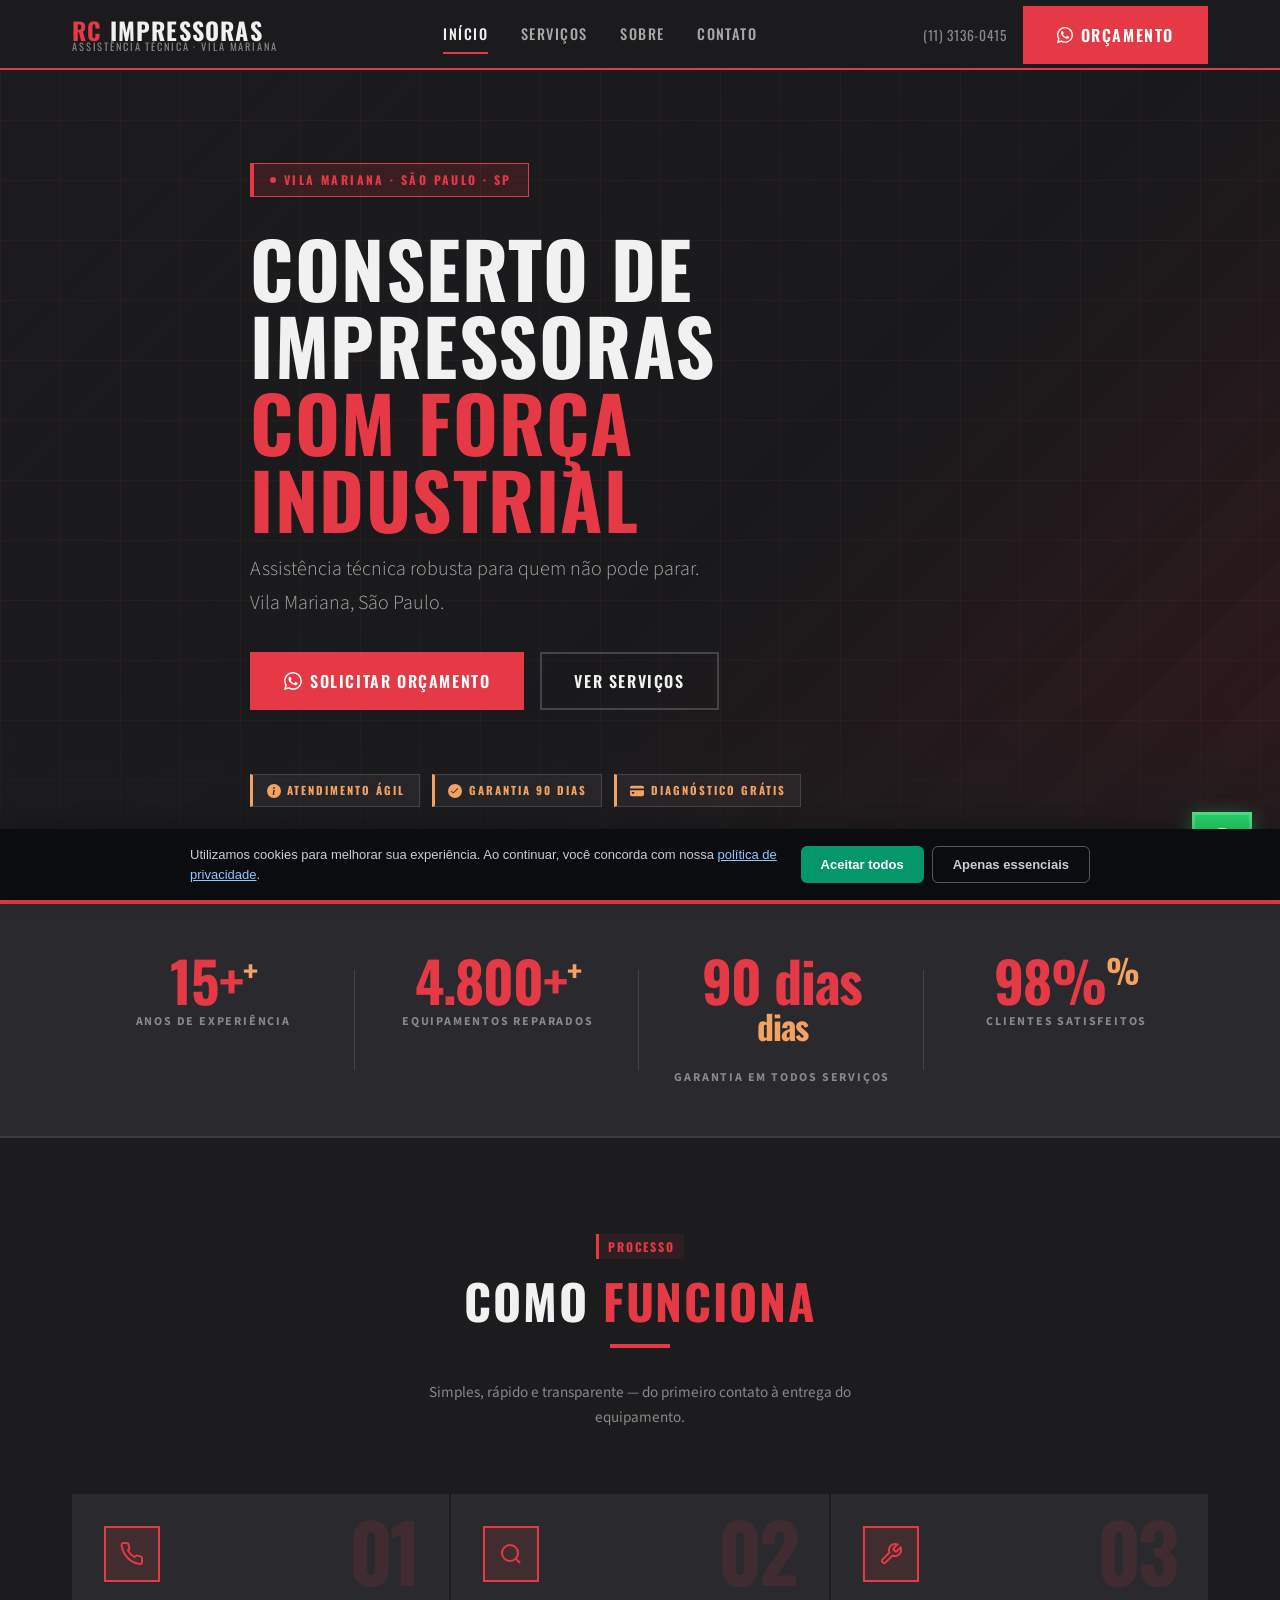
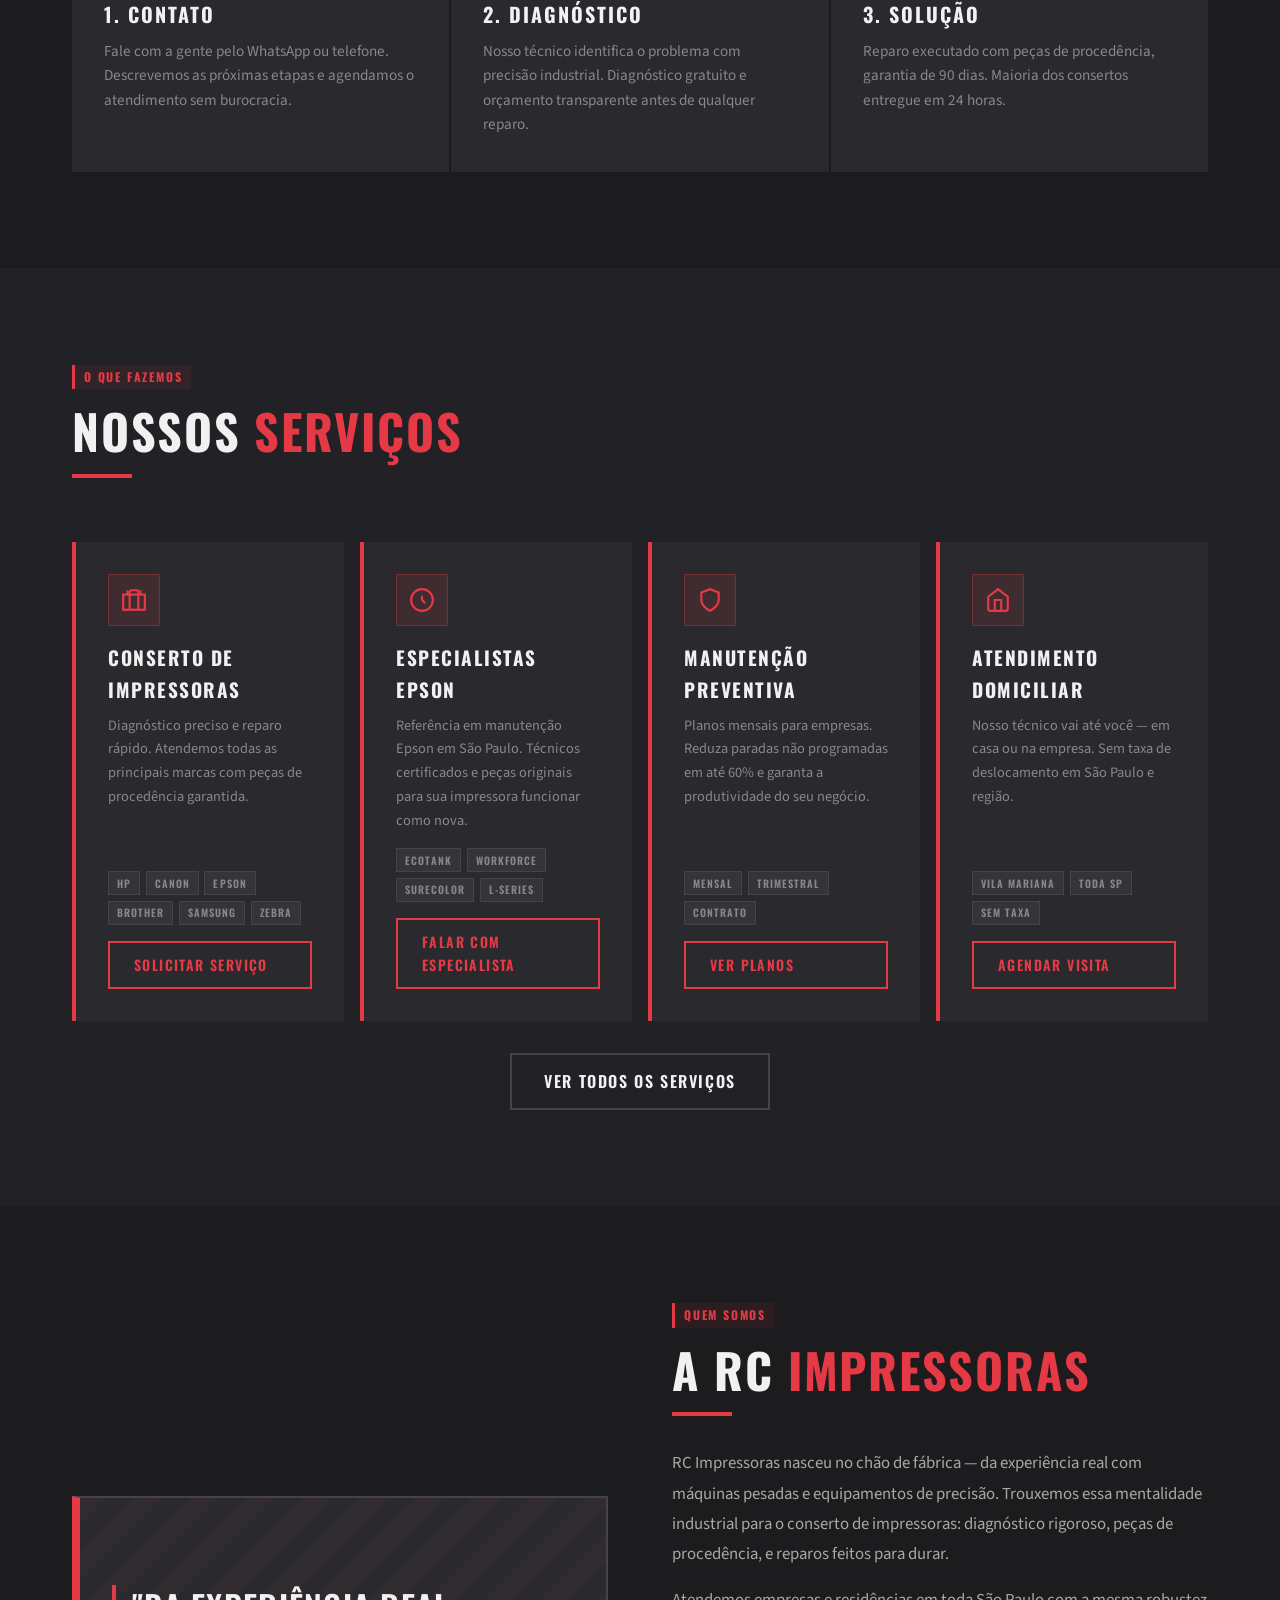
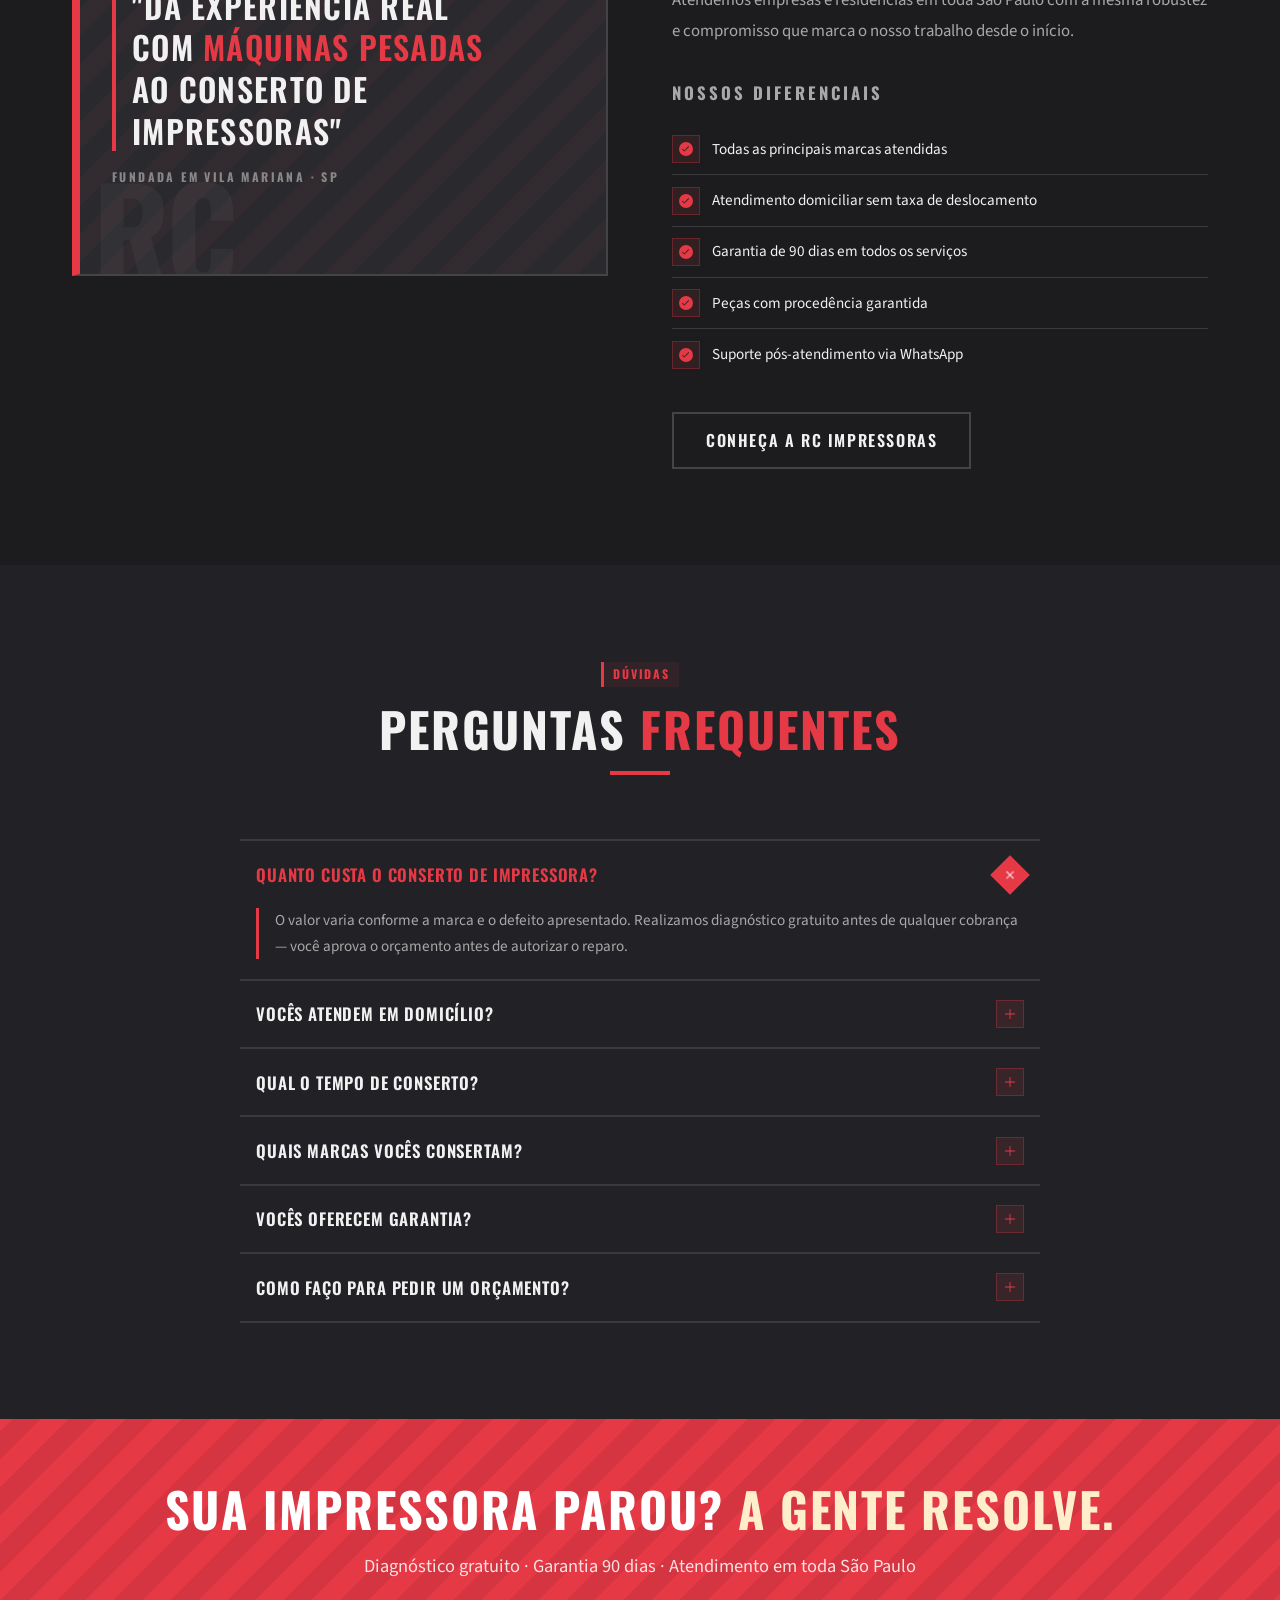
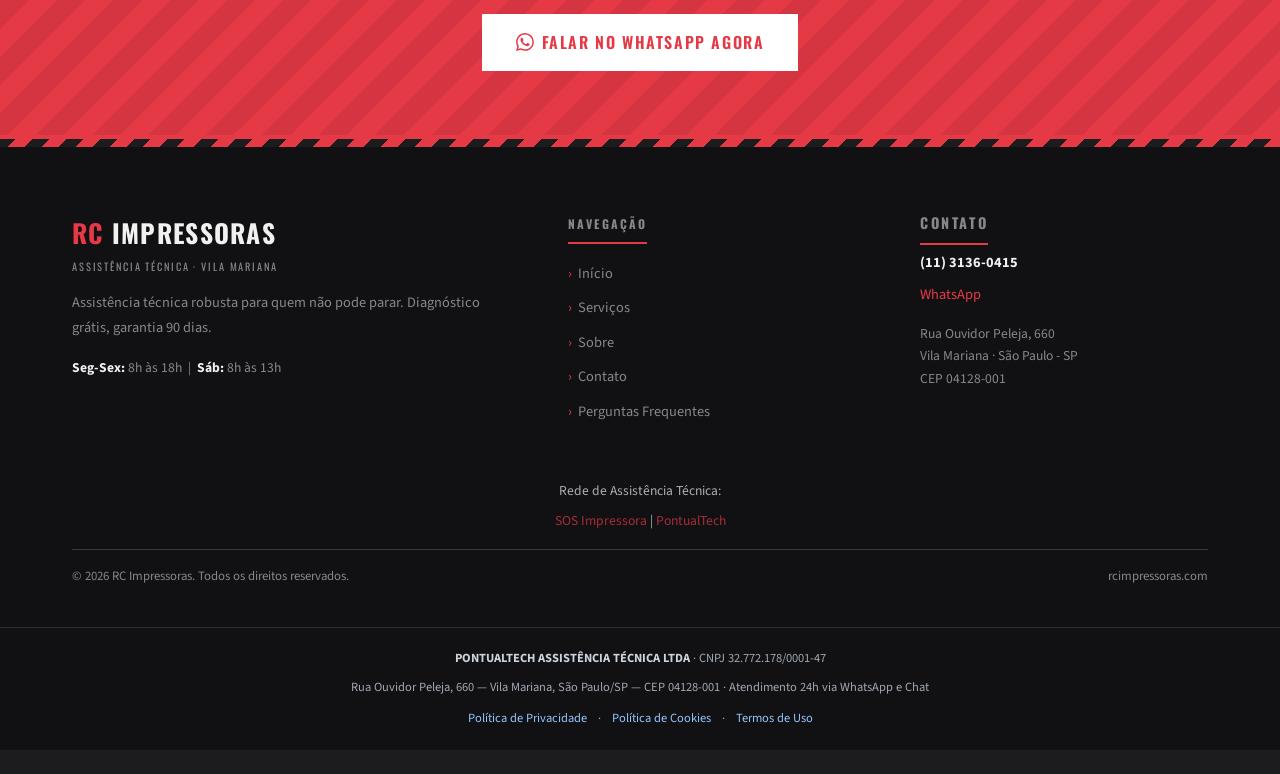
==== commit 7519780c: "feat(tracking+lgpd): instala GTM-5C2R848L + Consent Mode v2 + LGPD banner Antes: HTML tinha apenas <" ====
--- a/index.html
+++ b/index.html
@@ -222,6 +222,13 @@
     ]
   }
   </script>
+<!-- GTM-INSTALL:BEGIN -->
+<script>
+window.dataLayer=window.dataLayer||[];function gtag(){dataLayer.push(arguments);}
+gtag('consent','default',{ad_storage:'denied',ad_user_data:'denied',ad_personalization:'denied',analytics_storage:'denied',functionality_storage:'denied',personalization_storage:'denied',security_storage:'granted',url_passthrough:true,ads_data_redaction:true,wait_for_update:500});
+(function(w,d,s,l,i){w[l]=w[l]||[];w[l].push({'gtm.start':new Date().getTime(),event:'gtm.js'});var f=d.getElementsByTagName(s)[0],j=d.createElement(s),dl=l!='dataLayer'?'&l='+l:'';j.async=true;j.src='https://www.googletagmanager.com/gtm.js?id='+i+dl;f.parentNode.insertBefore(j,f);})(window,document,'script','dataLayer','GTM-5C2R848L');
+</script>
+<!-- GTM-INSTALL:END -->
 </head>
 <body>
 <!-- Google Tag Manager (noscript) -->
@@ -726,5 +733,31 @@
 </a>
 
 <script src="js/main.js"></script>
+<!-- LGPD-BANNER:BEGIN -->
+<style>
+.lgpd-banner{display:none;position:fixed;bottom:0;left:0;right:0;background:#0a0c0f;color:white;padding:16px 20px;z-index:9999;box-shadow:0 -4px 20px rgba(0,0,0,.2);font-family:'Inter',-apple-system,sans-serif}
+.lgpd-banner.show{display:block}
+.lgpd-inner{max-width:900px;margin:0 auto;display:flex;align-items:center;justify-content:space-between;gap:16px;flex-wrap:wrap}
+.lgpd-text{font-size:13px;color:#c8cdd6;flex:1;min-width:200px;line-height:1.5}
+.lgpd-text a{color:#93c5fd;text-decoration:underline}
+.lgpd-btns{display:flex;gap:8px}
+.lgpd-btn{padding:10px 20px;border:none;border-radius:6px;font-weight:700;font-size:13px;cursor:pointer;font-family:inherit}
+.lgpd-btn.accept{background:#059669;color:white}
+.lgpd-btn.essential{background:transparent;color:#c8cdd6;border:1px solid rgba(255,255,255,.3)}
+</style>
+<div class="lgpd-banner" id="lgpdBanner">
+  <div class="lgpd-inner">
+    <div class="lgpd-text">Utilizamos cookies para melhorar sua experiência. Ao continuar, você concorda com nossa <a href="/politica-privacidade.html" target="_blank" rel="noopener">política de privacidade</a>.</div>
+    <div class="lgpd-btns">
+      <button type="button" class="lgpd-btn accept" onclick="aceitarCookies('all')">Aceitar todos</button>
+      <button type="button" class="lgpd-btn essential" onclick="aceitarCookies('essential')">Apenas essenciais</button>
+    </div>
+  </div>
+</div>
+<script>
+function aceitarCookies(t){var c=t==='all'?{ad_storage:'granted',ad_user_data:'granted',ad_personalization:'granted',analytics_storage:'granted',functionality_storage:'granted',personalization_storage:'granted'}:{analytics_storage:'granted',functionality_storage:'granted'};if(window.gtag){gtag('consent','update',c);}try{localStorage.setItem('pt_consent_v2',JSON.stringify({tipo:t,ts:Date.now()}));}catch(e){}var b=document.getElementById('lgpdBanner');if(b){b.classList.remove('show');}document.body.style.paddingBottom='';}
+(function(){try{var s=localStorage.getItem('pt_consent_v2');if(s){aceitarCookies(JSON.parse(s).tipo);}else{var b=document.getElementById('lgpdBanner');if(b){b.classList.add('show');document.body.style.paddingBottom='80px';}}}catch(e){var b=document.getElementById('lgpdBanner');if(b){b.classList.add('show');}}})();
+</script>
+<!-- LGPD-BANNER:END -->
 </body>
 </html>
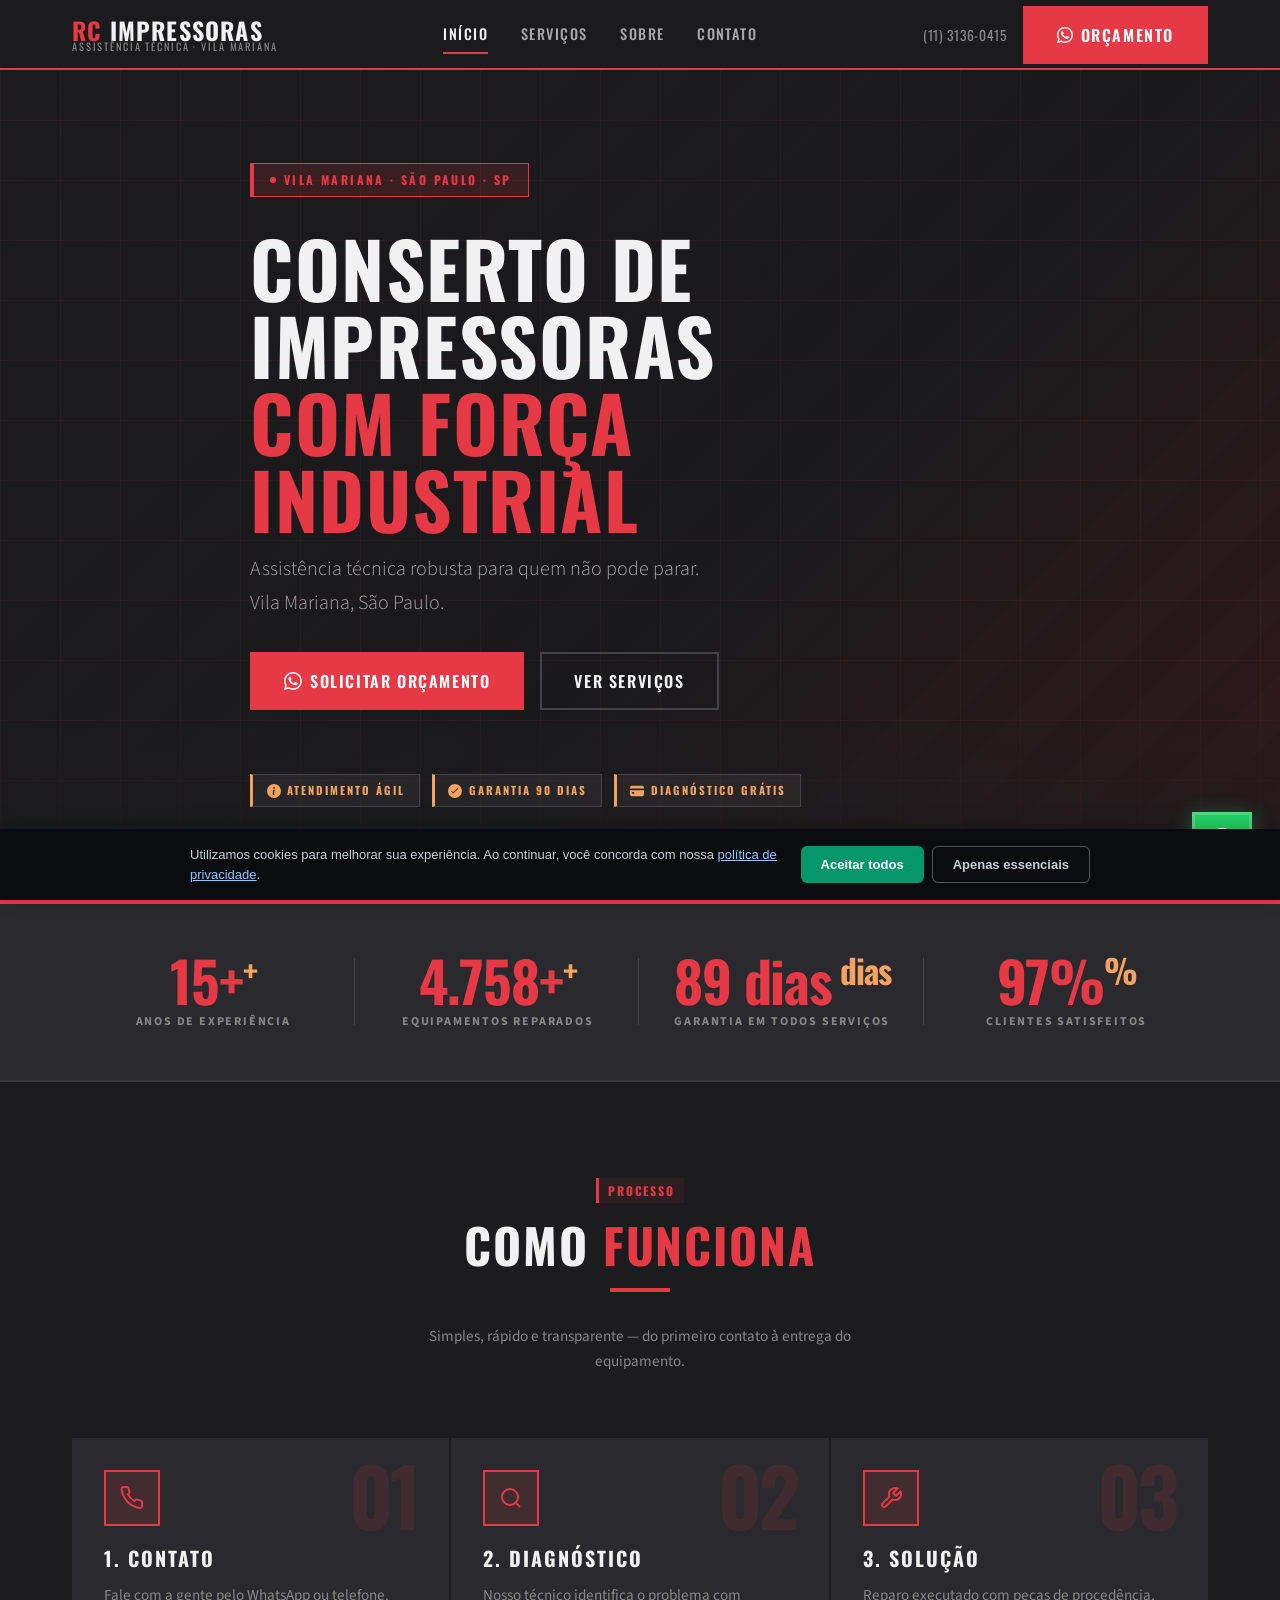
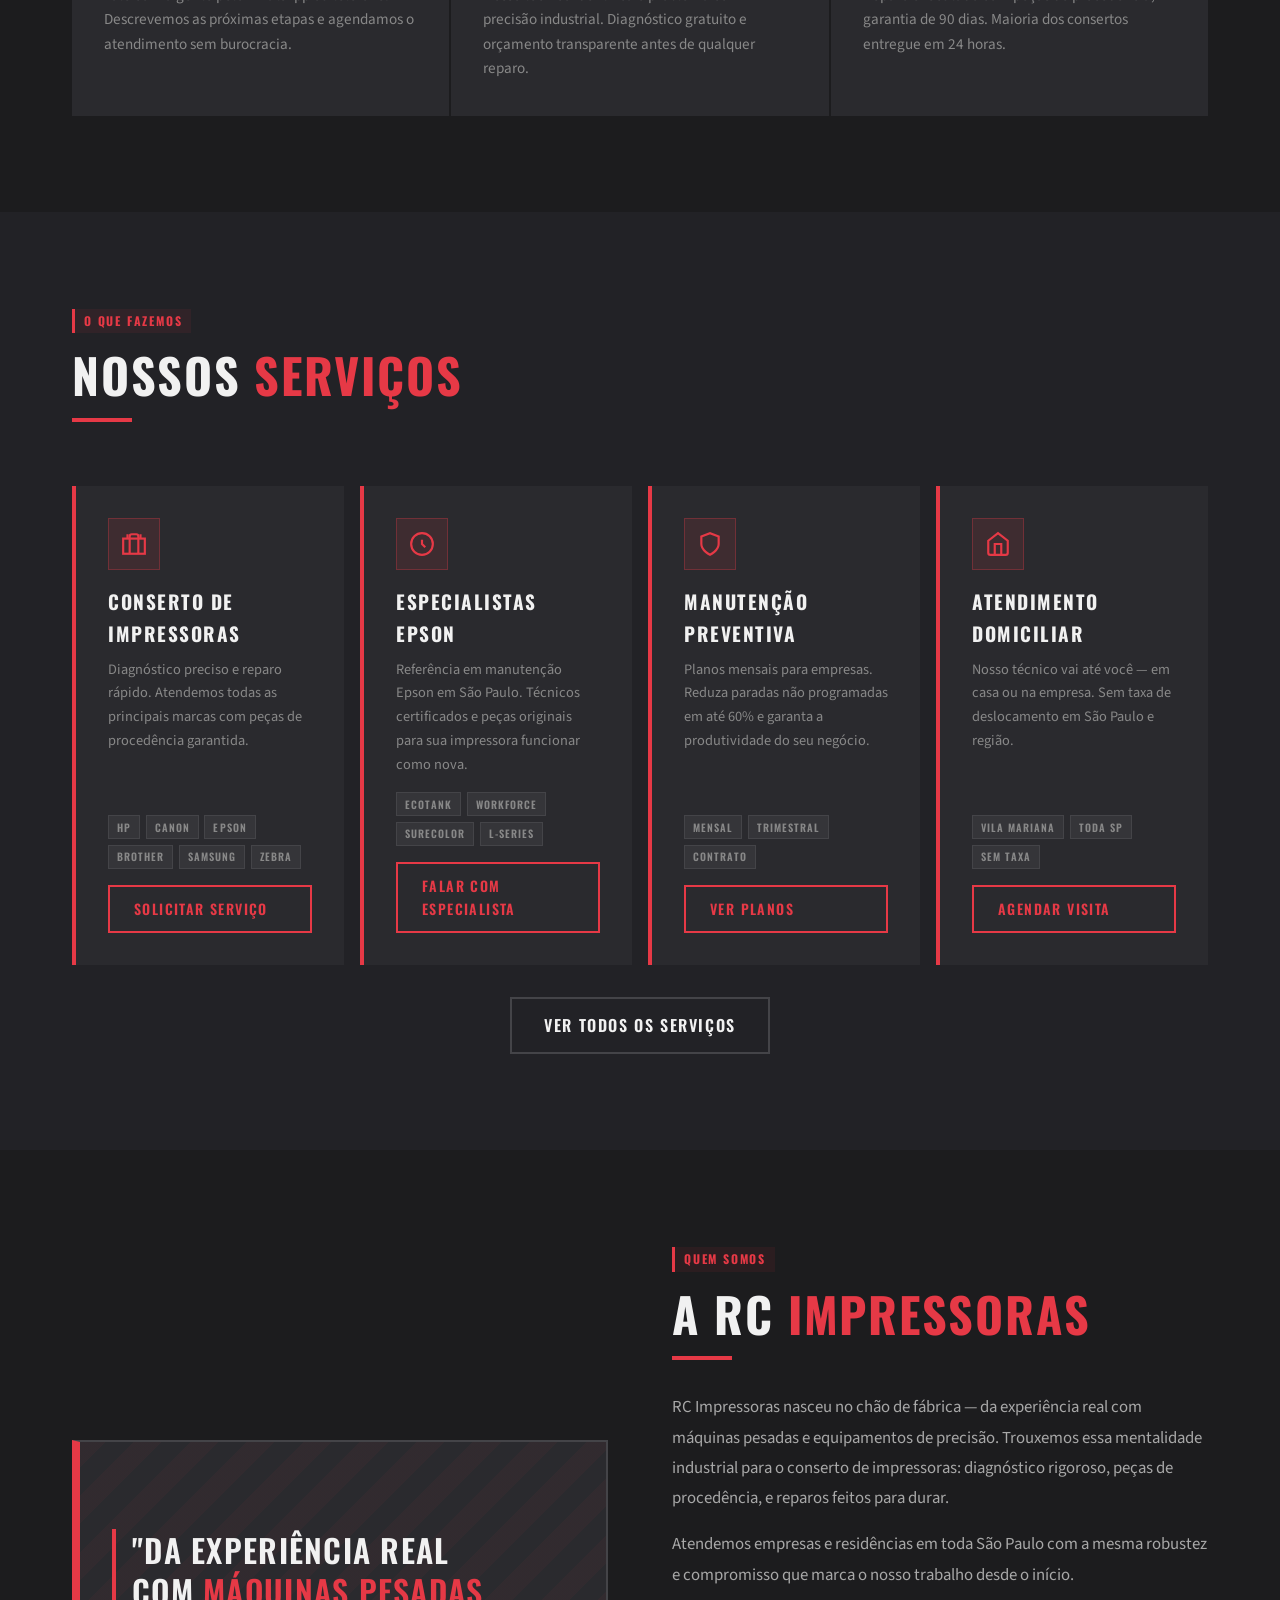
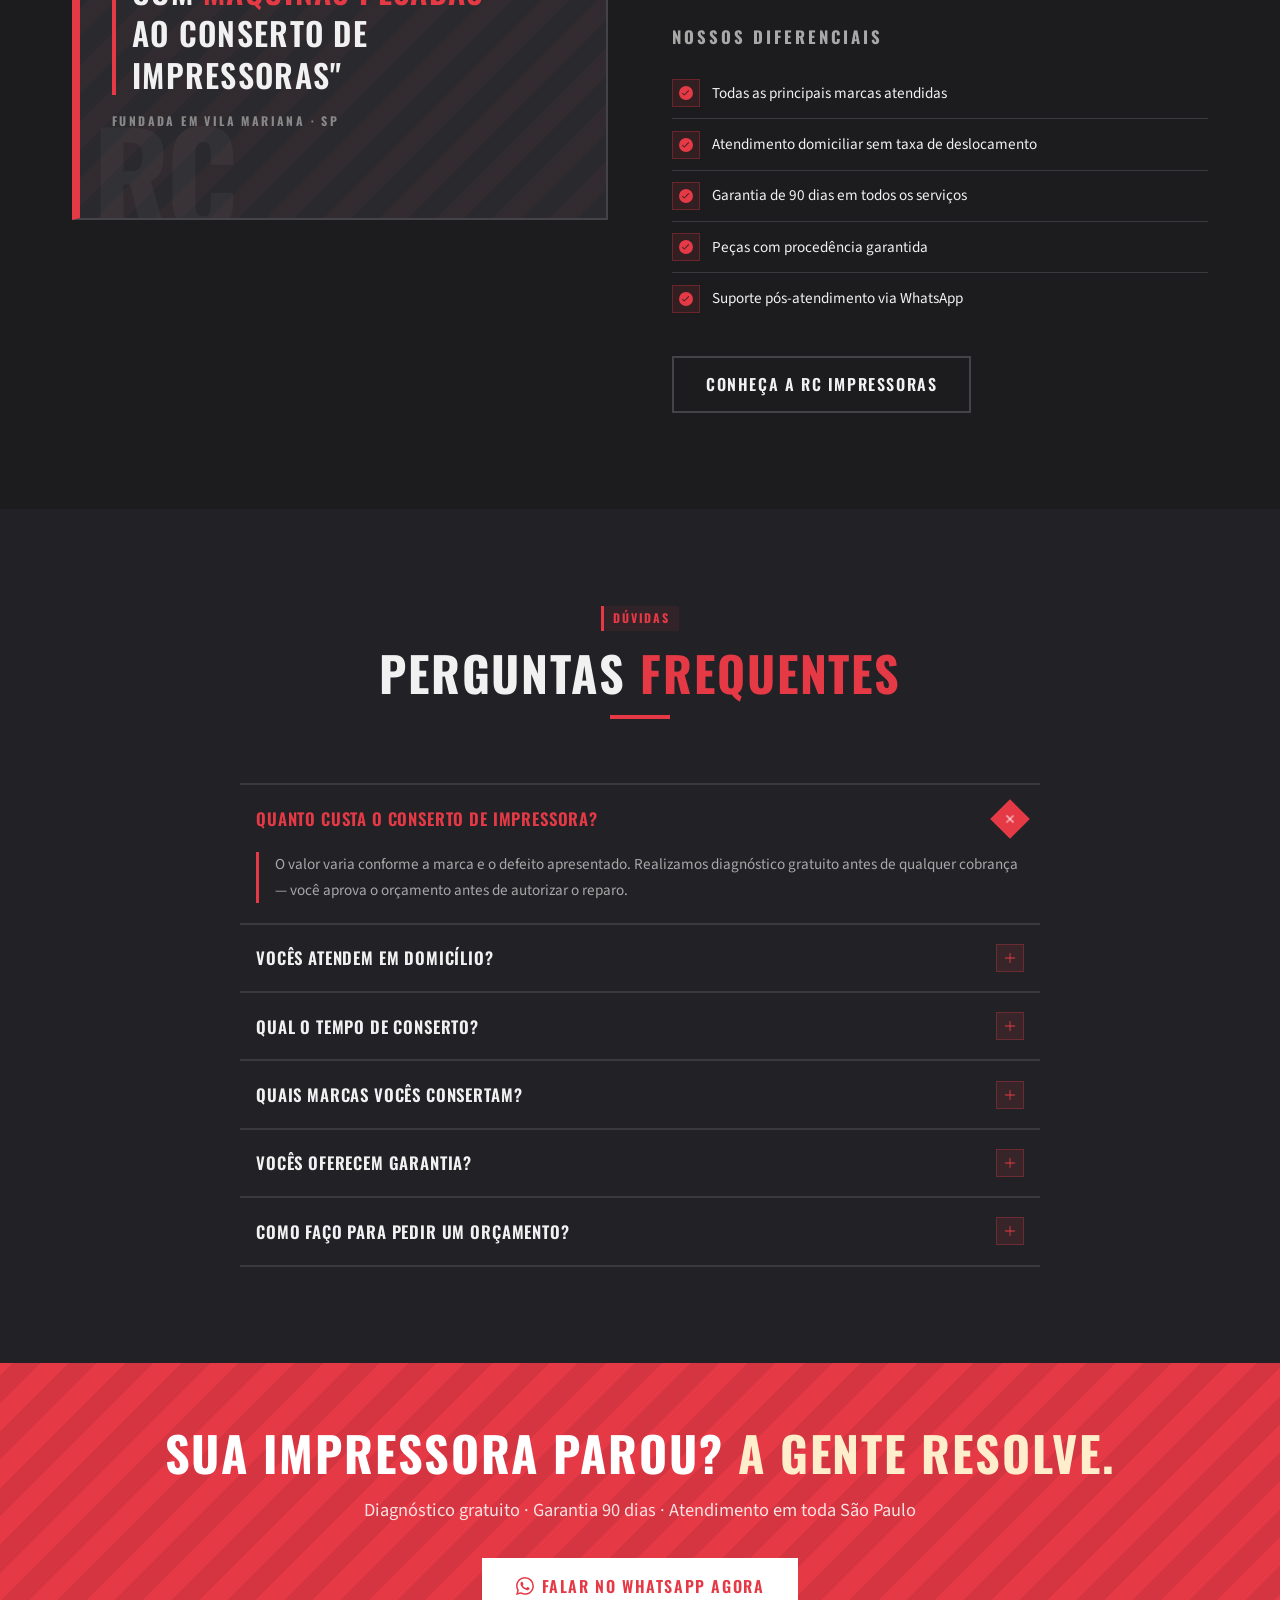
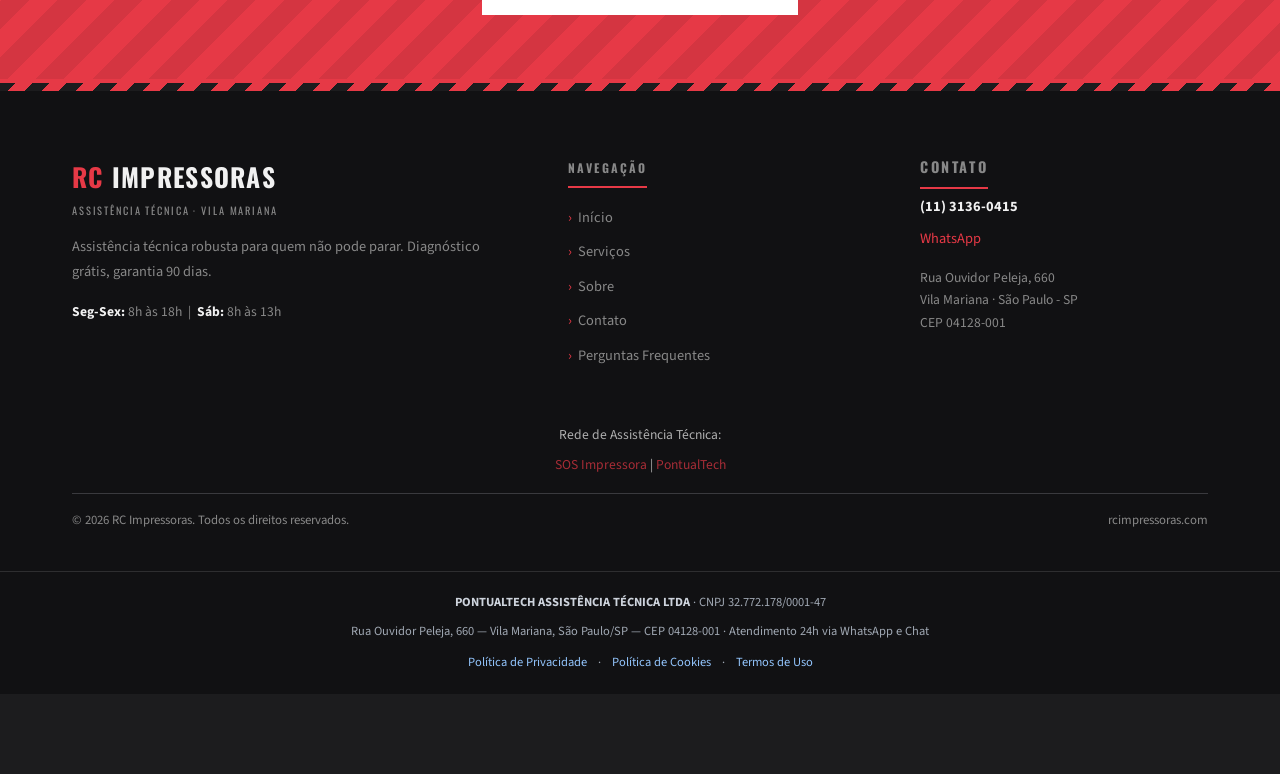
==== commit bee78d58: "feat(aeo): Service Schema + AggregateRating 4.9/100 + CCBot allow em robots - LocalBusiness agora in" ====
--- a/index.html
+++ b/index.html
@@ -189,7 +189,14 @@
         ],
         "sameAs": [
           "https://wa.me/551131360415"
-        ]
+        ],
+        "aggregateRating": {
+          "@type": "AggregateRating",
+          "ratingValue": "4.9",
+          "reviewCount": "100",
+          "bestRating": "5",
+          "worstRating": "1"
+        }
       },
       {
         "@type": "WebSite",
@@ -229,7 +236,65 @@
 (function(w,d,s,l,i){w[l]=w[l]||[];w[l].push({'gtm.start':new Date().getTime(),event:'gtm.js'});var f=d.getElementsByTagName(s)[0],j=d.createElement(s),dl=l!='dataLayer'?'&l='+l:'';j.async=true;j.src='https://www.googletagmanager.com/gtm.js?id='+i+dl;f.parentNode.insertBefore(j,f);})(window,document,'script','dataLayer','GTM-5C2R848L');
 </script>
 <!-- GTM-INSTALL:END -->
-</head>
+
+  <!-- AEO-SCHEMAS:BEGIN -->
+  <!-- Structured Data: Service (AEO/GEO) -->
+  <script type="application/ld+json">
+{
+  "@context": "https://schema.org",
+  "@type": "Service",
+  "@id": "https://rcimpressoras.com/#service",
+  "serviceType": "Conserto de Impressoras",
+  "name": "Conserto de Impressoras — RC Impressoras",
+  "description": "Conserto técnico especializado em impressoras laser, jato de tinta e térmica. Diagnóstico gratuito, garantia de 90 dias e atendimento em domicílio na Grande São Paulo.",
+  "provider": {
+    "@type": "LocalBusiness",
+    "@id": "https://rcimpressoras.com/#localbusiness",
+    "name": "RC Impressoras",
+    "url": "https://rcimpressoras.com"
+  },
+  "areaServed": {
+    "@type": "City",
+    "name": "Grande São Paulo",
+    "containedInPlace": {
+      "@type": "AdministrativeArea",
+      "name": "São Paulo"
+    }
+  },
+  "hasOfferCatalog": {
+    "@type": "OfferCatalog",
+    "name": "Serviços de Conserto e Manutenção de Impressoras",
+    "itemListElement": [
+      {
+        "@type": "Offer",
+        "itemOffered": {
+          "@type": "Service",
+          "name": "Conserto de Impressora Laser",
+          "description": "Reparo de impressoras laser de todas as marcas: HP, Canon, Brother, Samsung, Xerox, Lexmark. Solução para problemas de fusor, drum, toner e drivers."
+        }
+      },
+      {
+        "@type": "Offer",
+        "itemOffered": {
+          "@type": "Service",
+          "name": "Conserto de Impressora Jato de Tinta",
+          "description": "Manutenção de impressoras jato de tinta: HP, Canon, Epson, Brother. Limpeza de cabeças, troca de cartuchos e ajuste de qualidade de impressão."
+        }
+      },
+      {
+        "@type": "Offer",
+        "itemOffered": {
+          "@type": "Service",
+          "name": "Conserto de Impressora Térmica",
+          "description": "Reparo de impressoras térmicas para PDV, etiquetas e cupom fiscal. Atendemos Bematech, Elgin, Daruma, Epson, Zebra."
+        }
+      }
+    ]
+  }
+}
+  </script>
+  <!-- AEO-SCHEMAS:END -->
+  </head>
 <body>
 <!-- Google Tag Manager (noscript) -->
 <noscript><iframe src="https://www.googletagmanager.com/ns.html?id=GTM-5C2R848L"
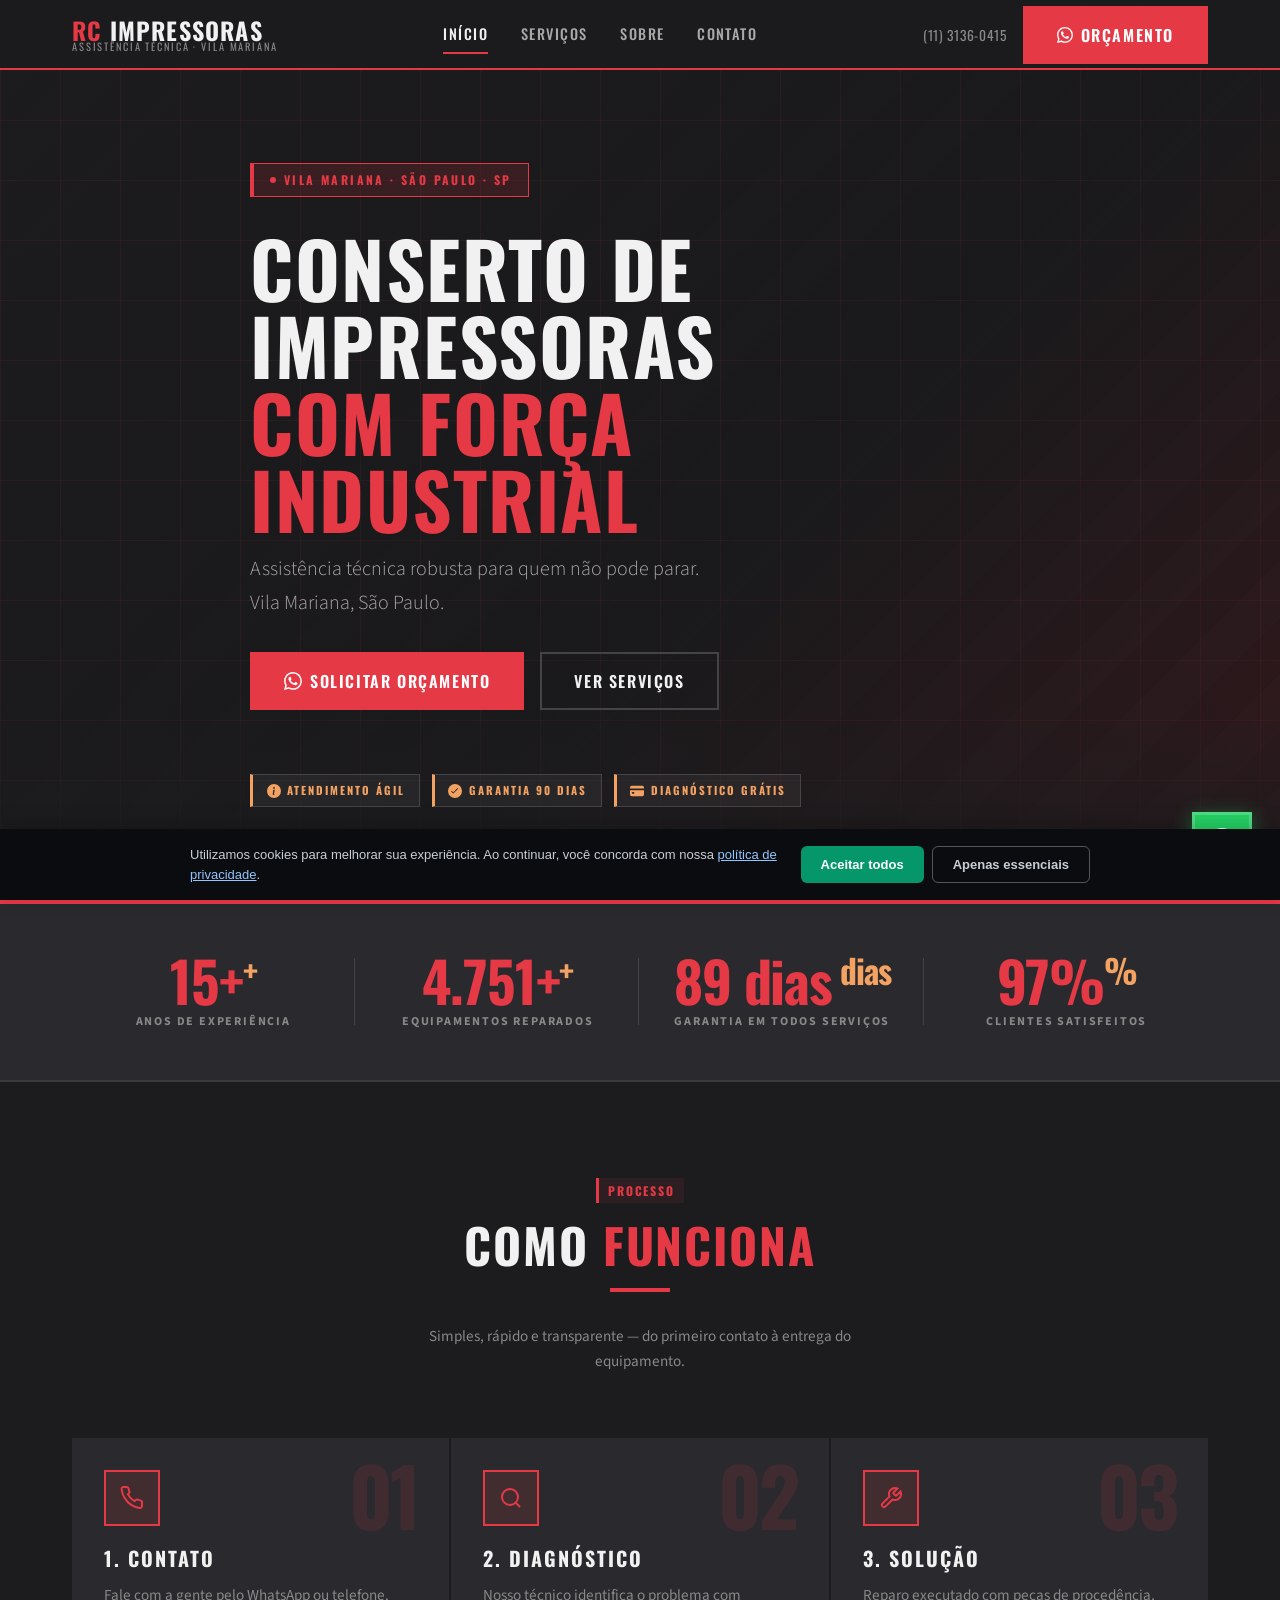
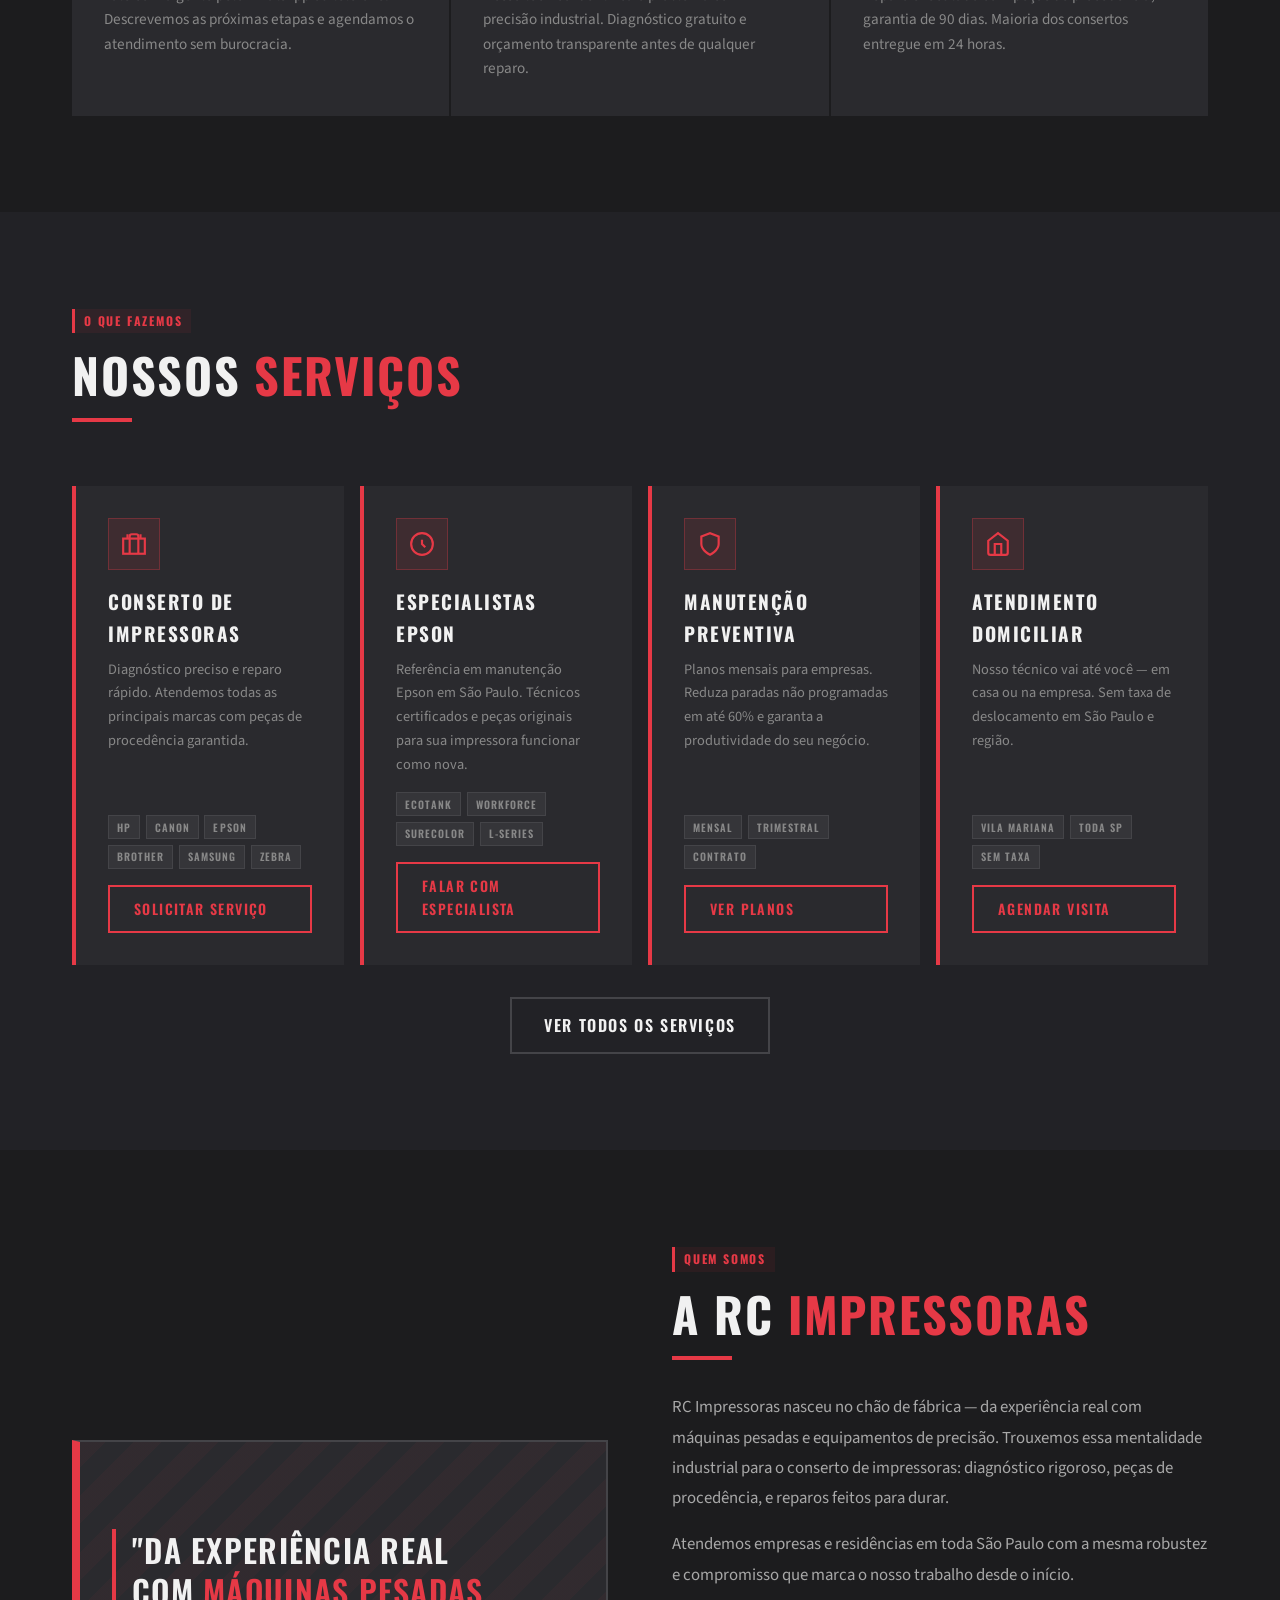
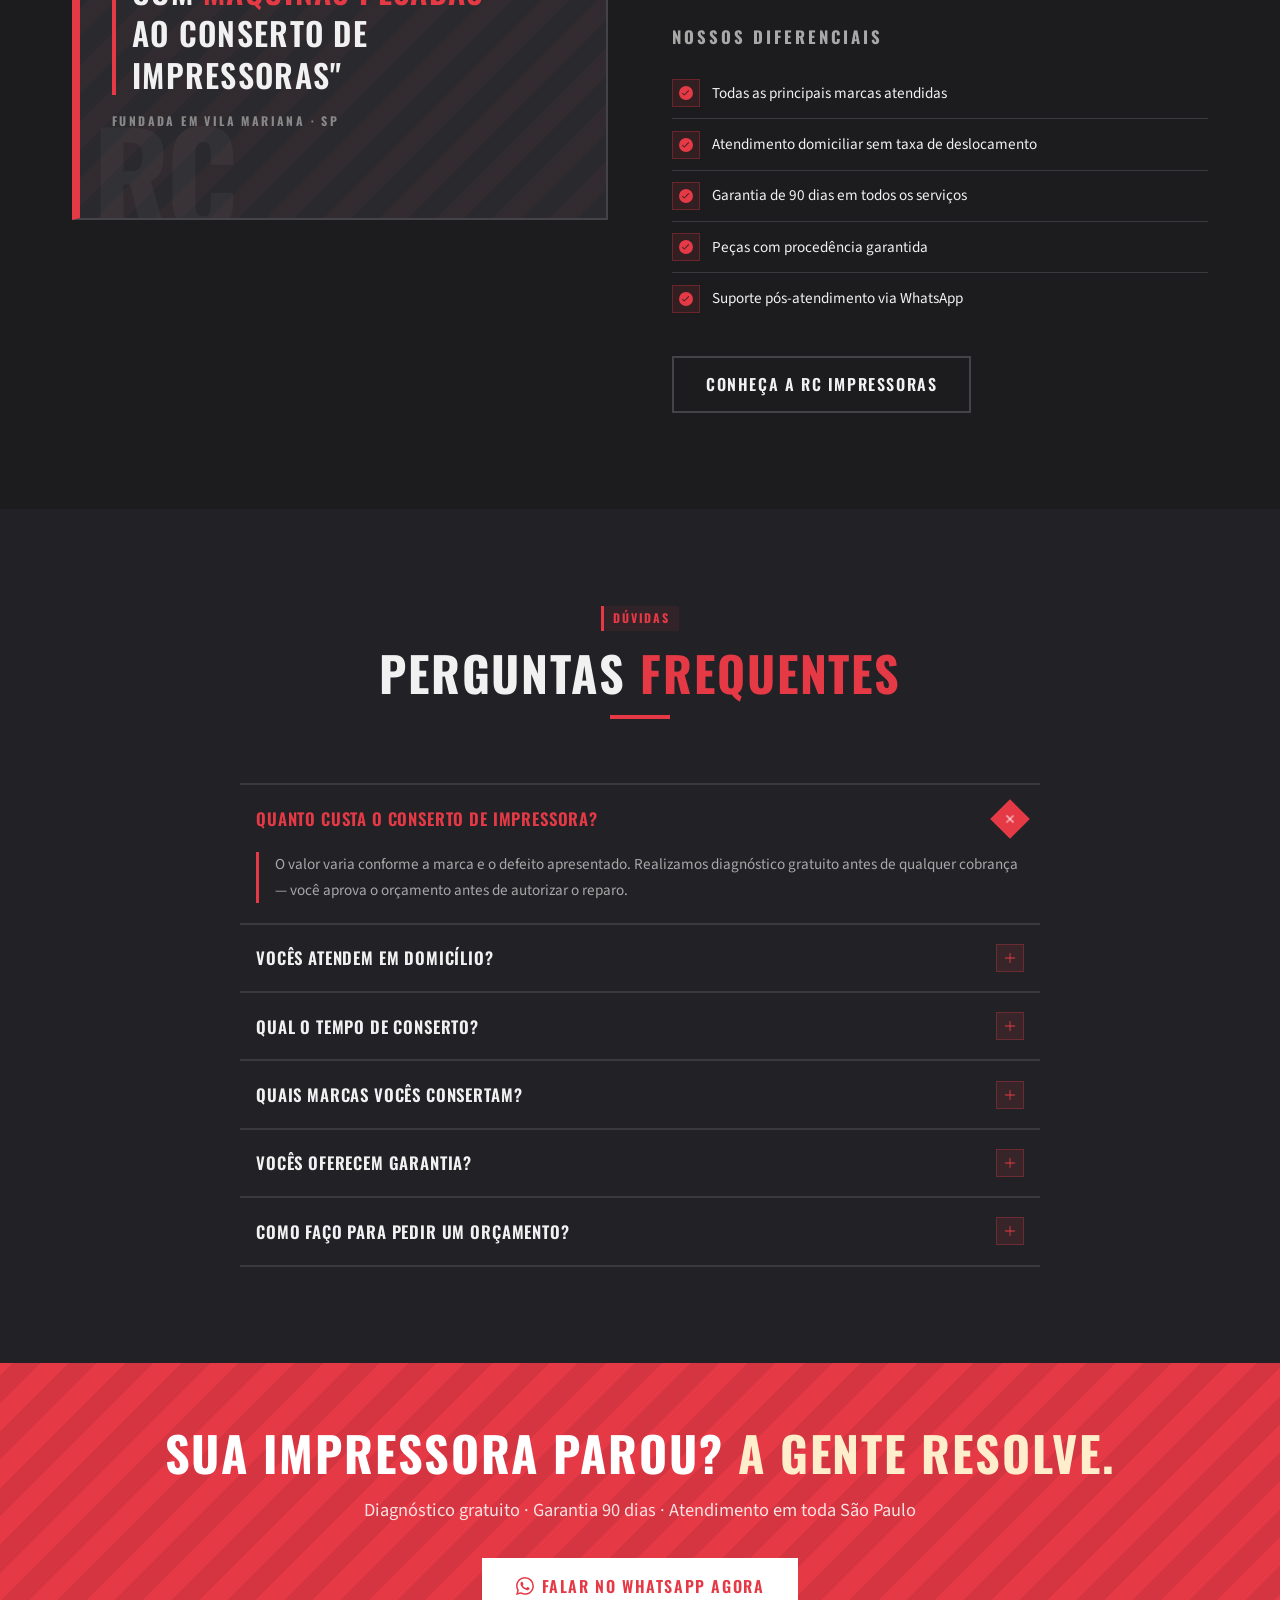
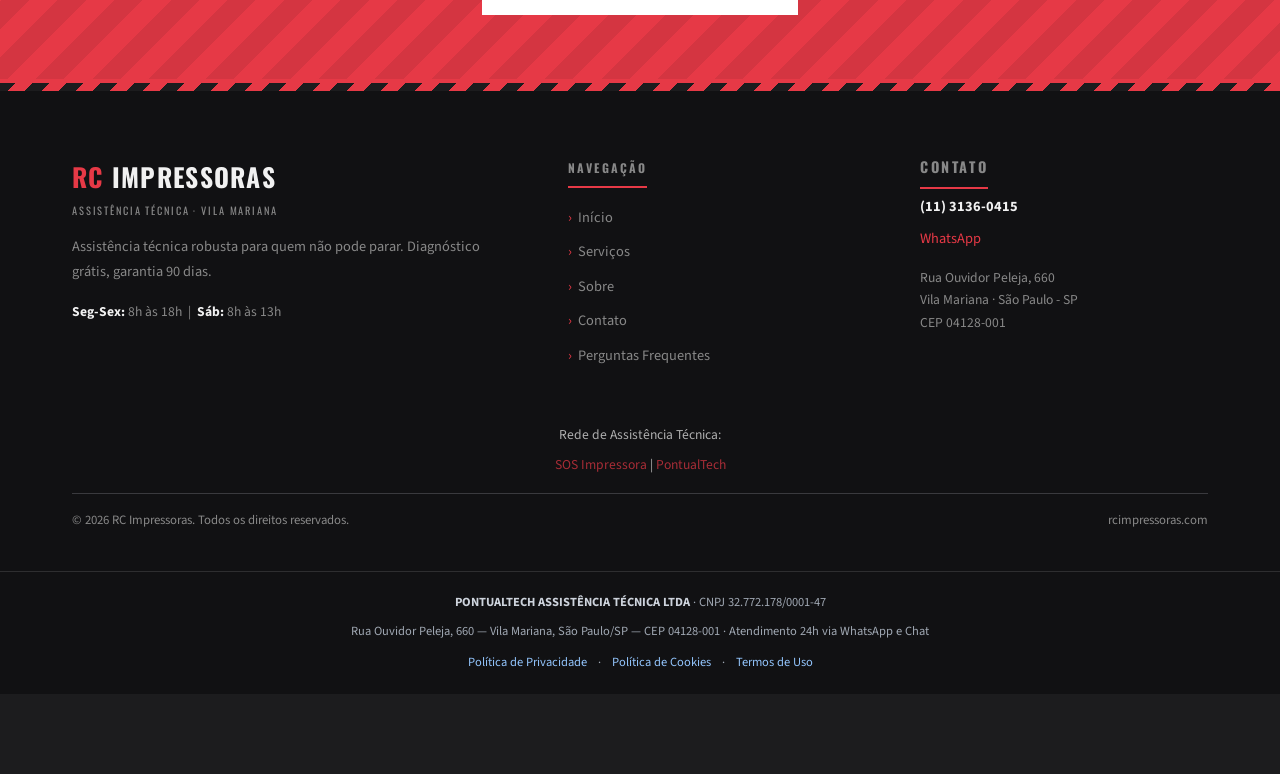
==== commit 3d0a120d: "fix(ux): restaura text= prefill nos botões WhatsApp (UX cliente) Antes os botões wa.me iam sem texto" ====
--- a/index.html
+++ b/index.html
@@ -761,7 +761,7 @@
         <p class="footer-col-title">Contato</p>
         <p><strong>(11) 3136-0415</strong></p>
         <p style="margin-top:.5rem">
-          <a href="https://wa.me/551131360415" target="_blank" rel="noopener noreferrer" style="color:var(--primary)">WhatsApp</a>
+          <a href="https://wa.me/551131360415?text=Ol%C3%A1!%20Preciso%20de%20ajuda%20com%20minha%20impressora." target="_blank" rel="noopener noreferrer" style="color:var(--primary)">WhatsApp</a>
         </p>
         <p style="margin-top:1rem;font-size:.85rem">Rua Ouvidor Peleja, 660<br>Vila Mariana · São Paulo - SP<br>CEP 04128-001</p>
       </div>
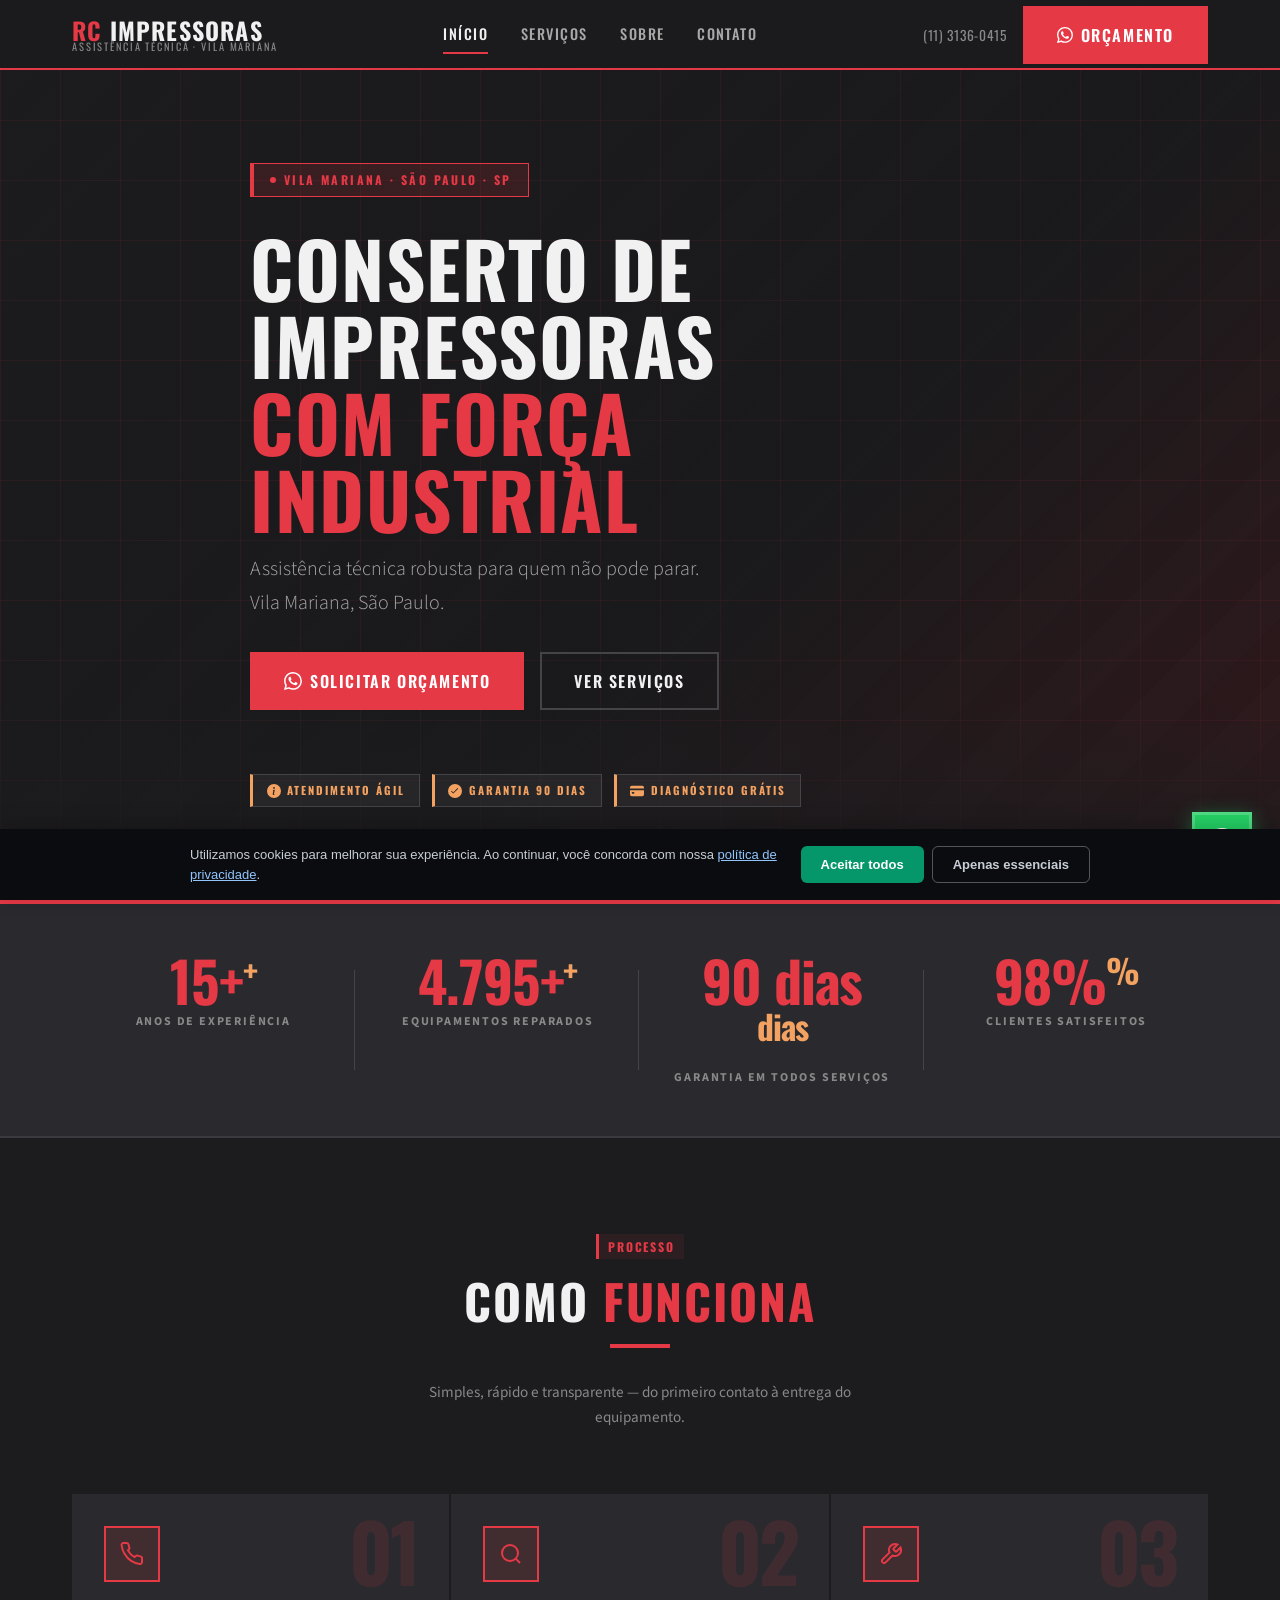
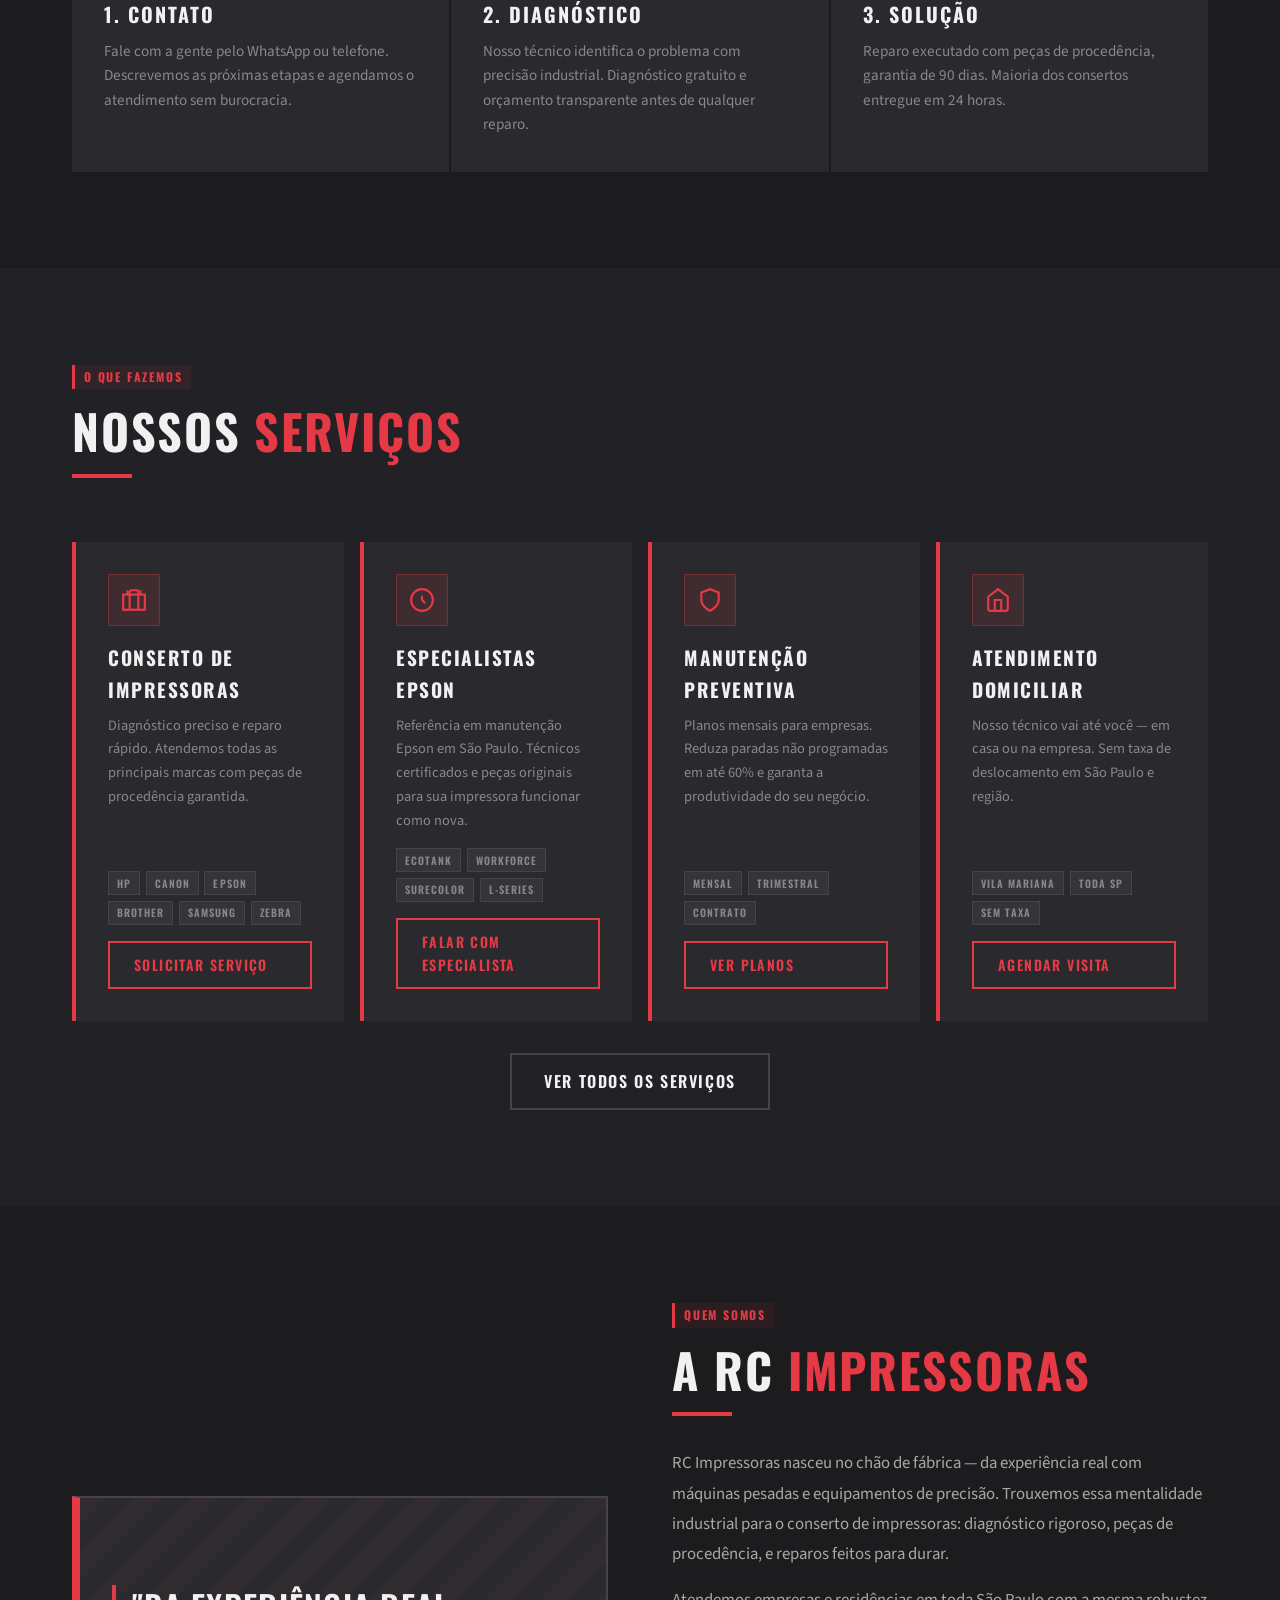
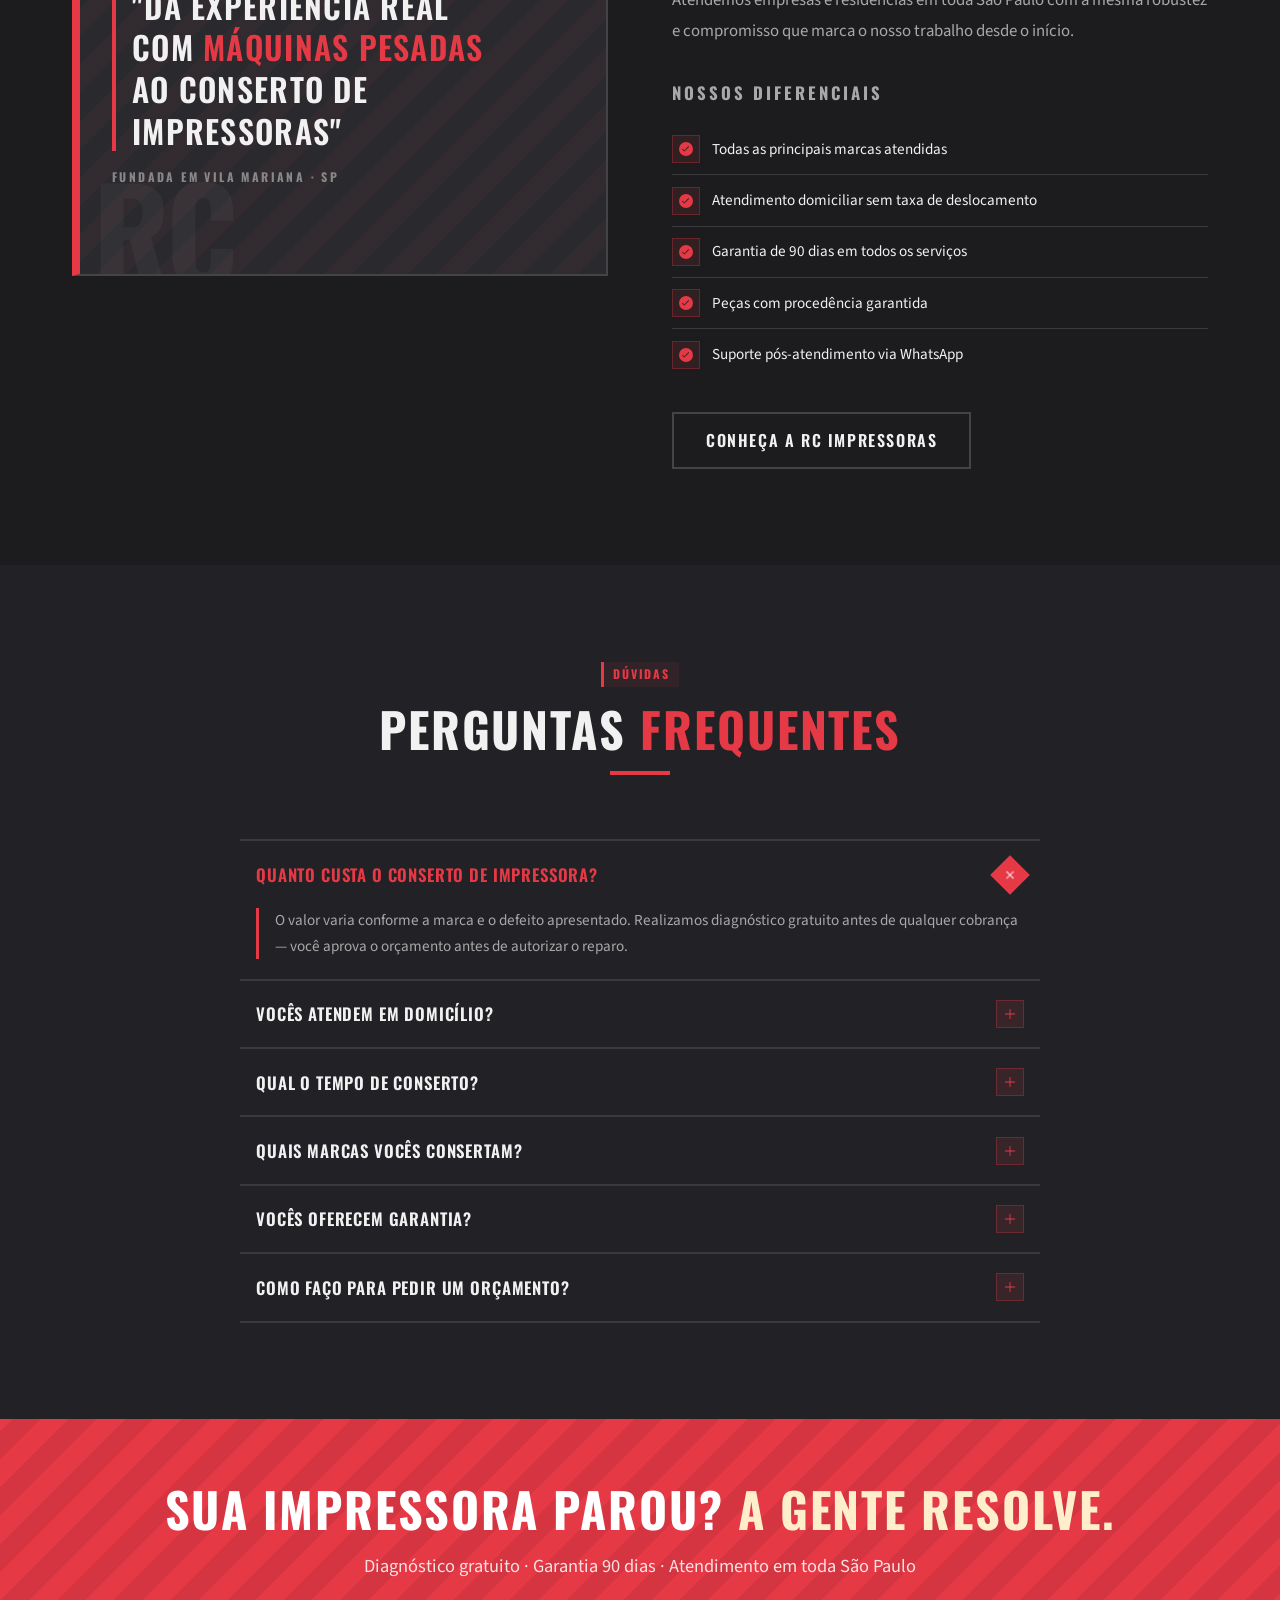
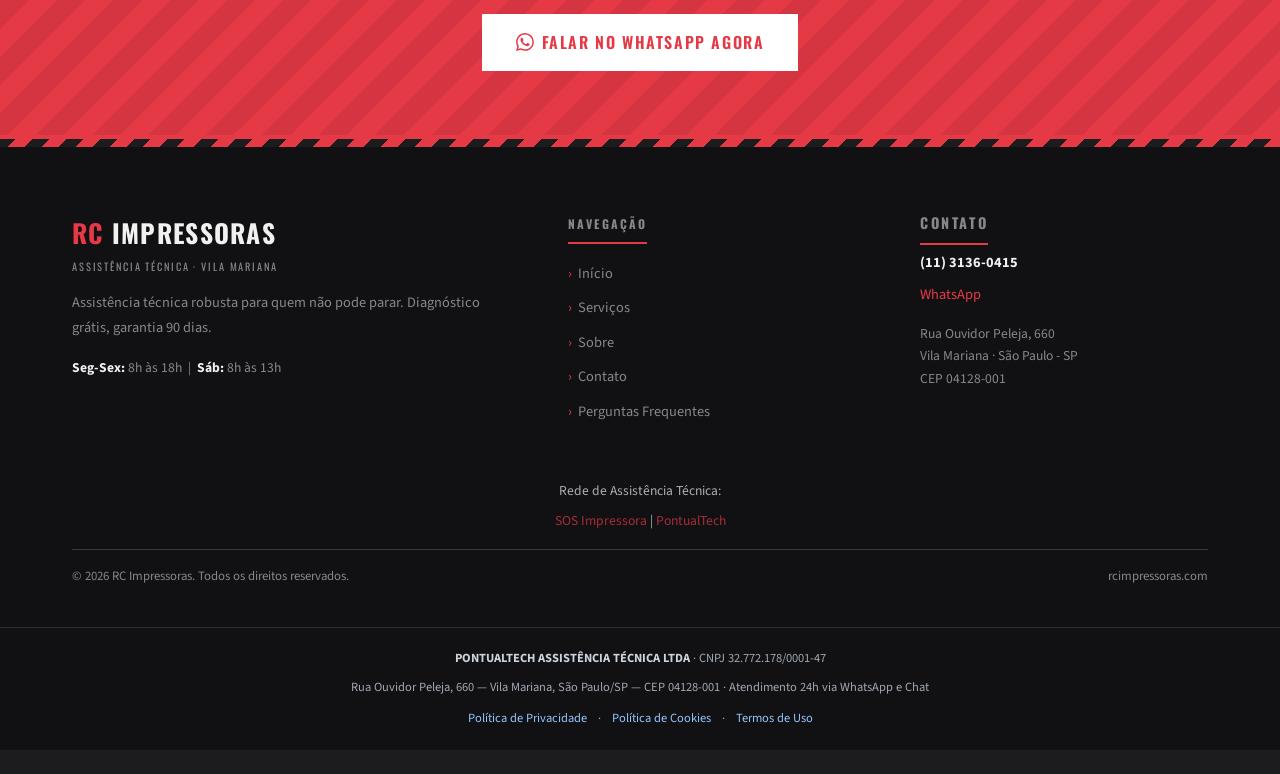
==== commit f6accc67: "feat(tracking): adiciona snippet CWT inline server-side fingerprint Captura clicks no botão WhatsApp" ====
--- a/index.html
+++ b/index.html
@@ -824,5 +824,69 @@
 (function(){try{var s=localStorage.getItem('pt_consent_v2');if(s){aceitarCookies(JSON.parse(s).tipo);}else{var b=document.getElementById('lgpdBanner');if(b){b.classList.add('show');document.body.style.paddingBottom='80px';}}}catch(e){var b=document.getElementById('lgpdBanner');if(b){b.classList.add('show');}}})();
 </script>
 <!-- LGPD-BANNER:END -->
+<!-- PT WhatsApp CWT inline (server-side fingerprint, substitui tag GTM bloqueada) -->
+<script>
+(function() {
+  function getCookie(name) {
+    var m = document.cookie.match('(?:^|; )' + name.replace(/[.$?*|{}()[\]\\\/+^]/g, '\\</body>') + '=([^;]+)');
+    return m ? decodeURIComponent(m[1]) : null;
+  }
+  function isWhatsAppLink(url) {
+    return /^https?:\/\/(?:wa\.me|api\.whatsapp\.com|chat\.whatsapp\.com)/i.test(url);
+  }
+  function extractPhoneDest(url) {
+    try {
+      var u = new URL(url, location.origin);
+      if (/api\.whatsapp\.com|web\.whatsapp\.com/i.test(u.hostname)) {
+        var p = u.searchParams.get('phone');
+        if (p) return p.replace(/\D+/g, '');
+      }
+      var raw = (u.pathname || '').replace(/^\//, '').split('/')[0];
+      return raw ? raw.replace(/\D+/g, '') : '';
+    } catch (e) { return ''; }
+  }
+  function sendFingerprint(phoneDest) {
+    if (!phoneDest) return;
+    var gclid   = getCookie('_pt_last_gclid')     || getCookie('_pt_first_gclid');
+    var msclkid = getCookie('_pt_last_msclkid')   || getCookie('_pt_first_msclkid');
+    var fbclid  = getCookie('_pt_last_fbclid')    || getCookie('_pt_first_fbclid');
+    var liFatId = getCookie('_pt_last_li_fat_id') || getCookie('_pt_first_li_fat_id');
+    var twclid  = getCookie('_pt_last_twclid')    || getCookie('_pt_first_twclid');
+    var ttclid  = getCookie('_pt_last_ttclid')    || getCookie('_pt_first_ttclid');
+    var src  = getCookie('_pt_last_src')  || getCookie('_pt_first_src');
+    var med  = getCookie('_pt_last_med')  || getCookie('_pt_first_med');
+    var camp = getCookie('_pt_last_camp') || getCookie('_pt_first_camp');
+    var term = getCookie('_pt_last_term') || getCookie('_pt_first_term');
+    var payload = JSON.stringify({
+      phone_destination: phoneDest,
+      gclid: gclid || null, msclkid: msclkid || null,
+      fbclid: fbclid || null, li_fat_id: liFatId || null,
+      twclid: twclid || null, ttclid: ttclid || null,
+      utm_source: src || null, utm_medium: med || null,
+      utm_campaign: camp || null, utm_term: term || null,
+      page_url: location.href, referrer: document.referrer || null
+    });
+    try {
+      if (navigator.sendBeacon) {
+        navigator.sendBeacon('https://erp.pontualtech.work/api/marketing/whatsapp-redirect',
+          new Blob([payload], { type: 'text/plain' }));
+      } else if (window.fetch) {
+        fetch('https://erp.pontualtech.work/api/marketing/whatsapp-redirect', {
+          method: 'POST', body: payload,
+          headers: {'Content-Type': 'application/json'},
+          keepalive: true, mode: 'cors', credentials: 'omit'
+        }).catch(function(){});
+      }
+    } catch (e) {}
+  }
+  document.addEventListener('click', function(e) {
+    var a = e.target && e.target.closest ? e.target.closest('a') : null;
+    if (!a) return;
+    var href = a.getAttribute('href');
+    if (!href || !isWhatsAppLink(href)) return;
+    sendFingerprint(extractPhoneDest(href));
+  }, true);
+})();
+</script>
 </body>
 </html>
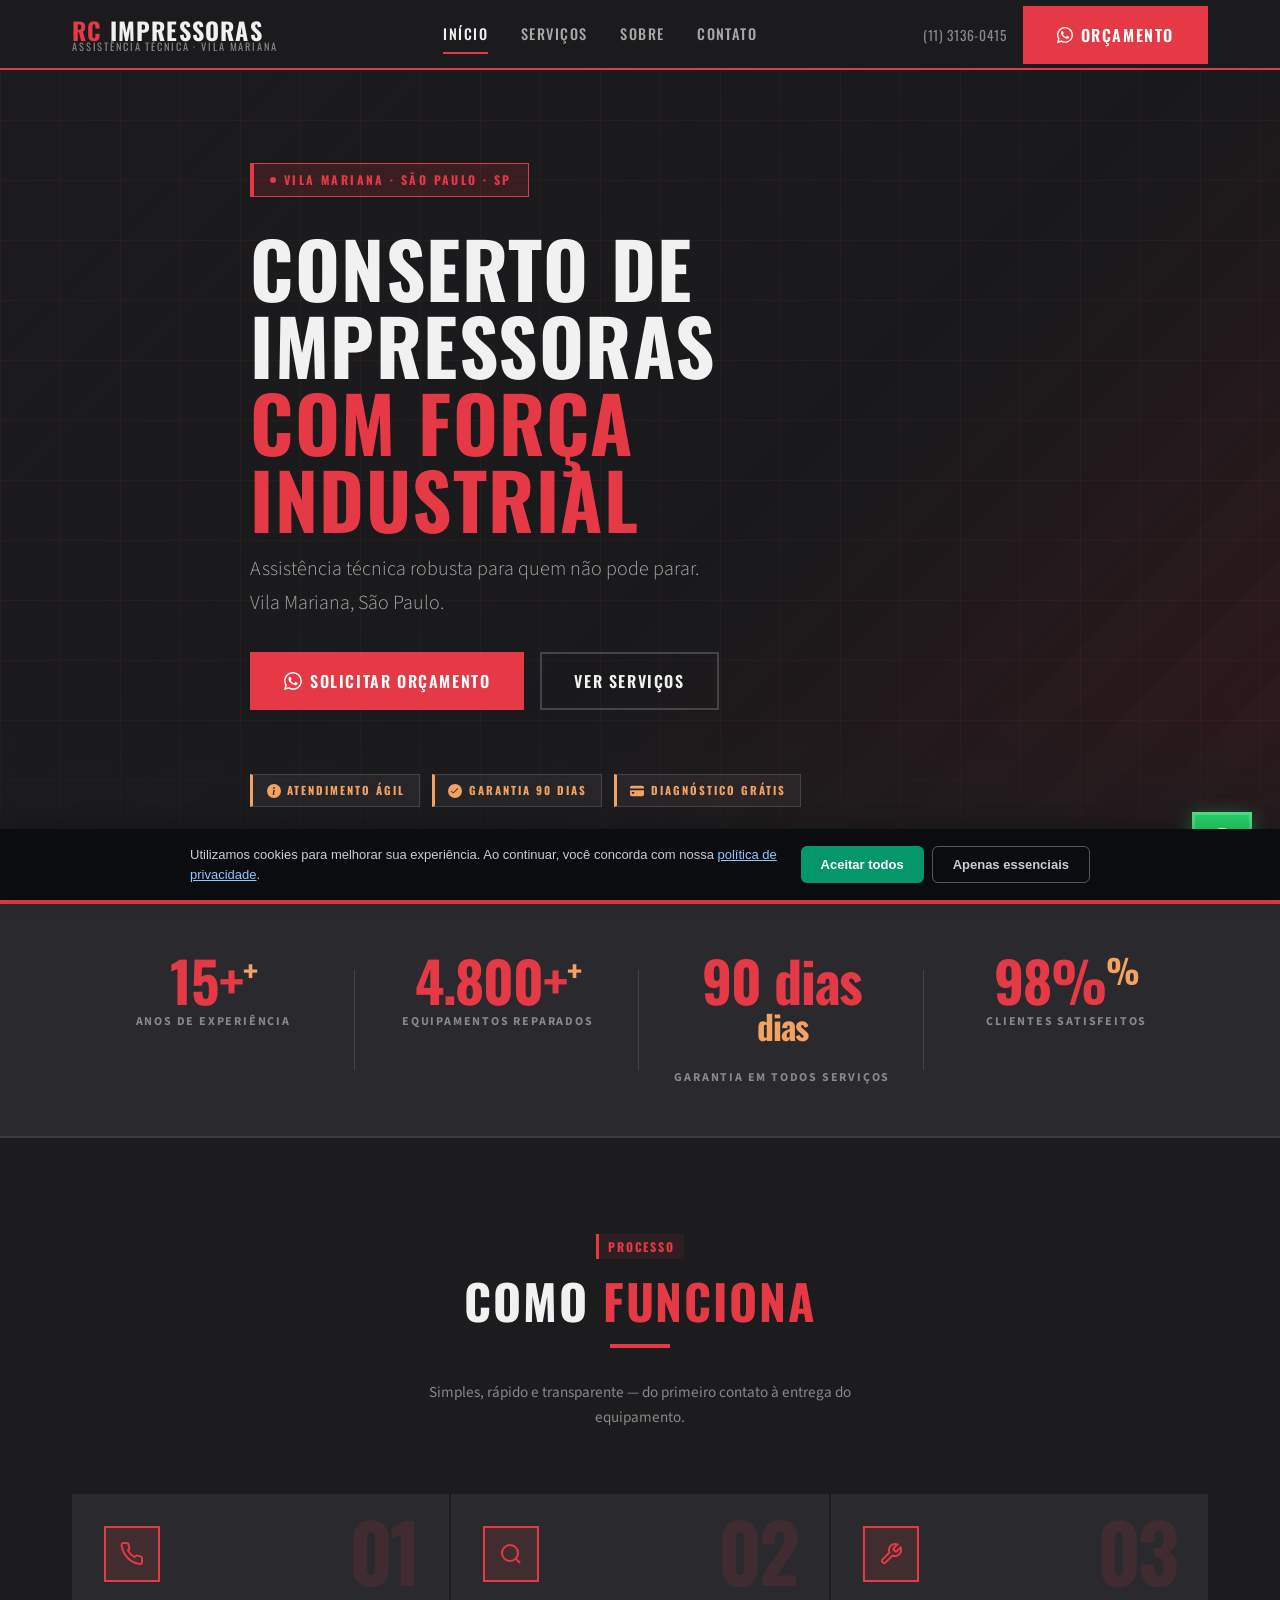
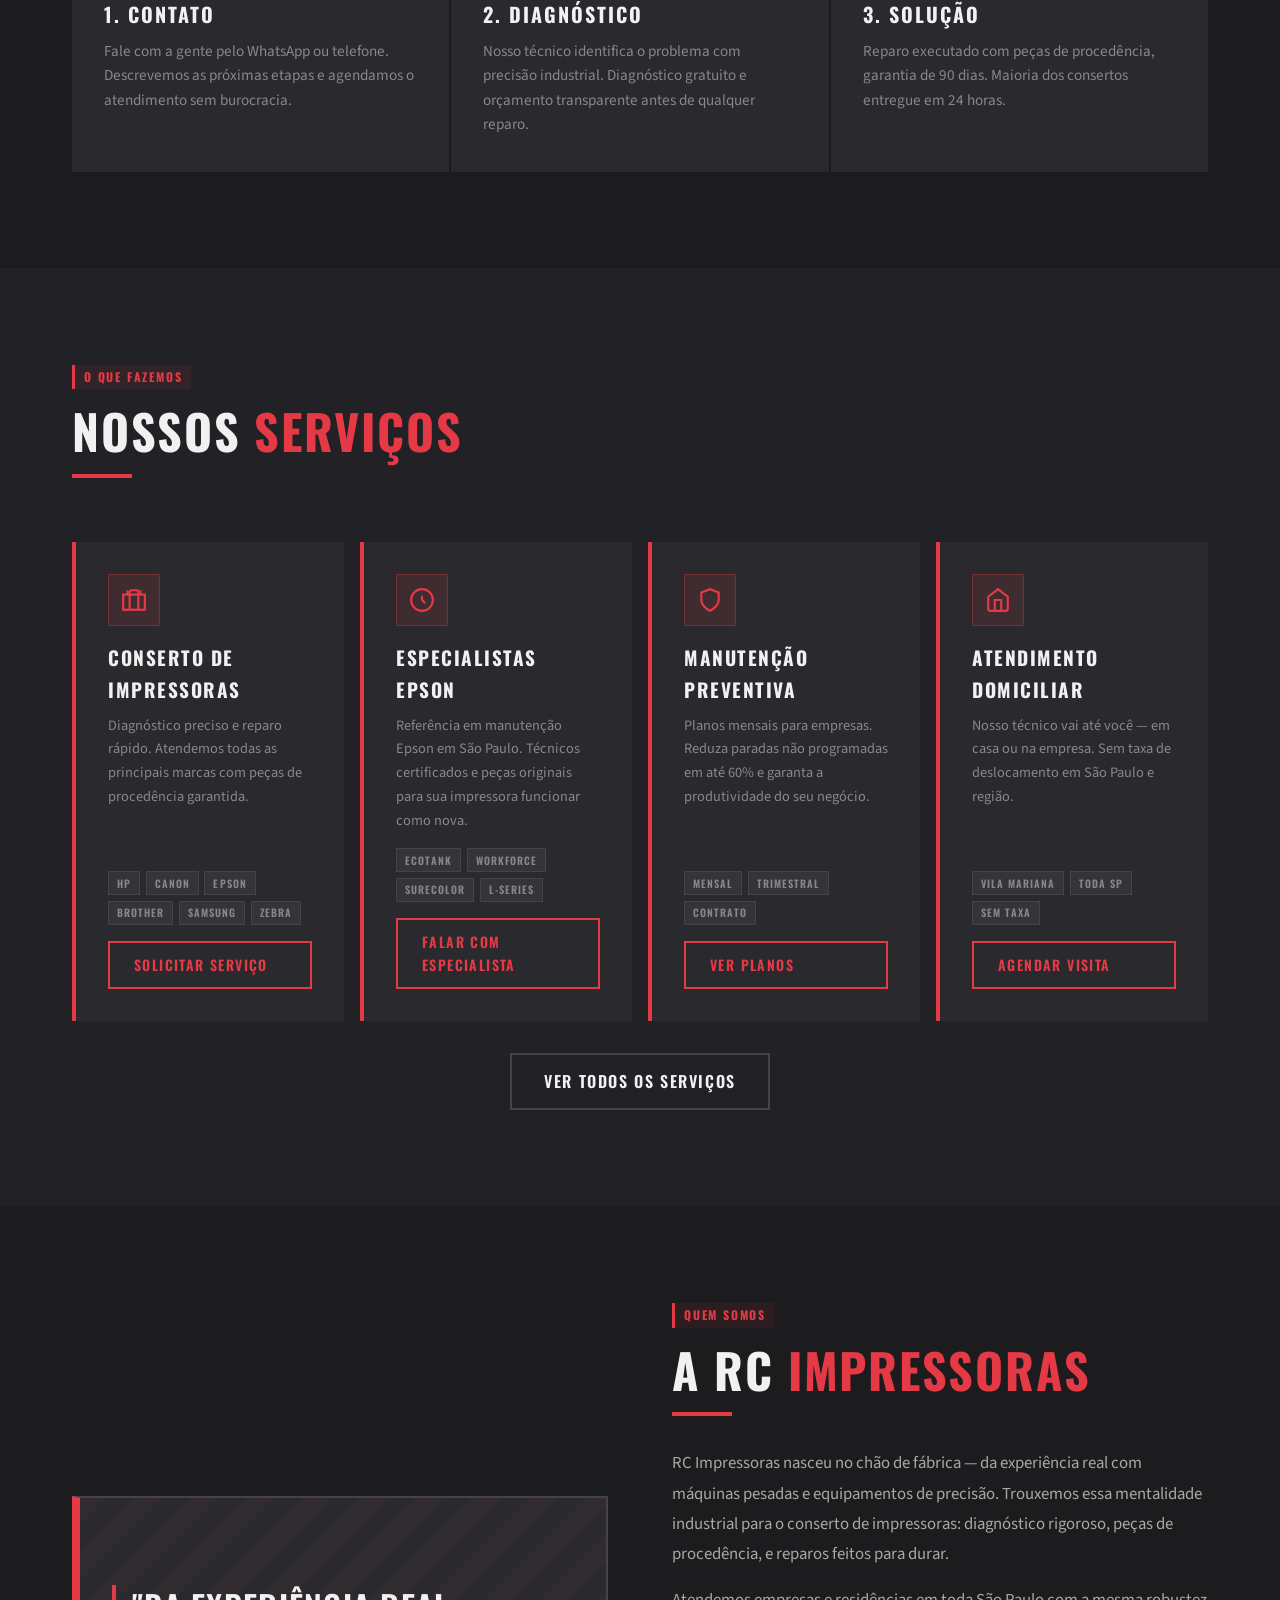
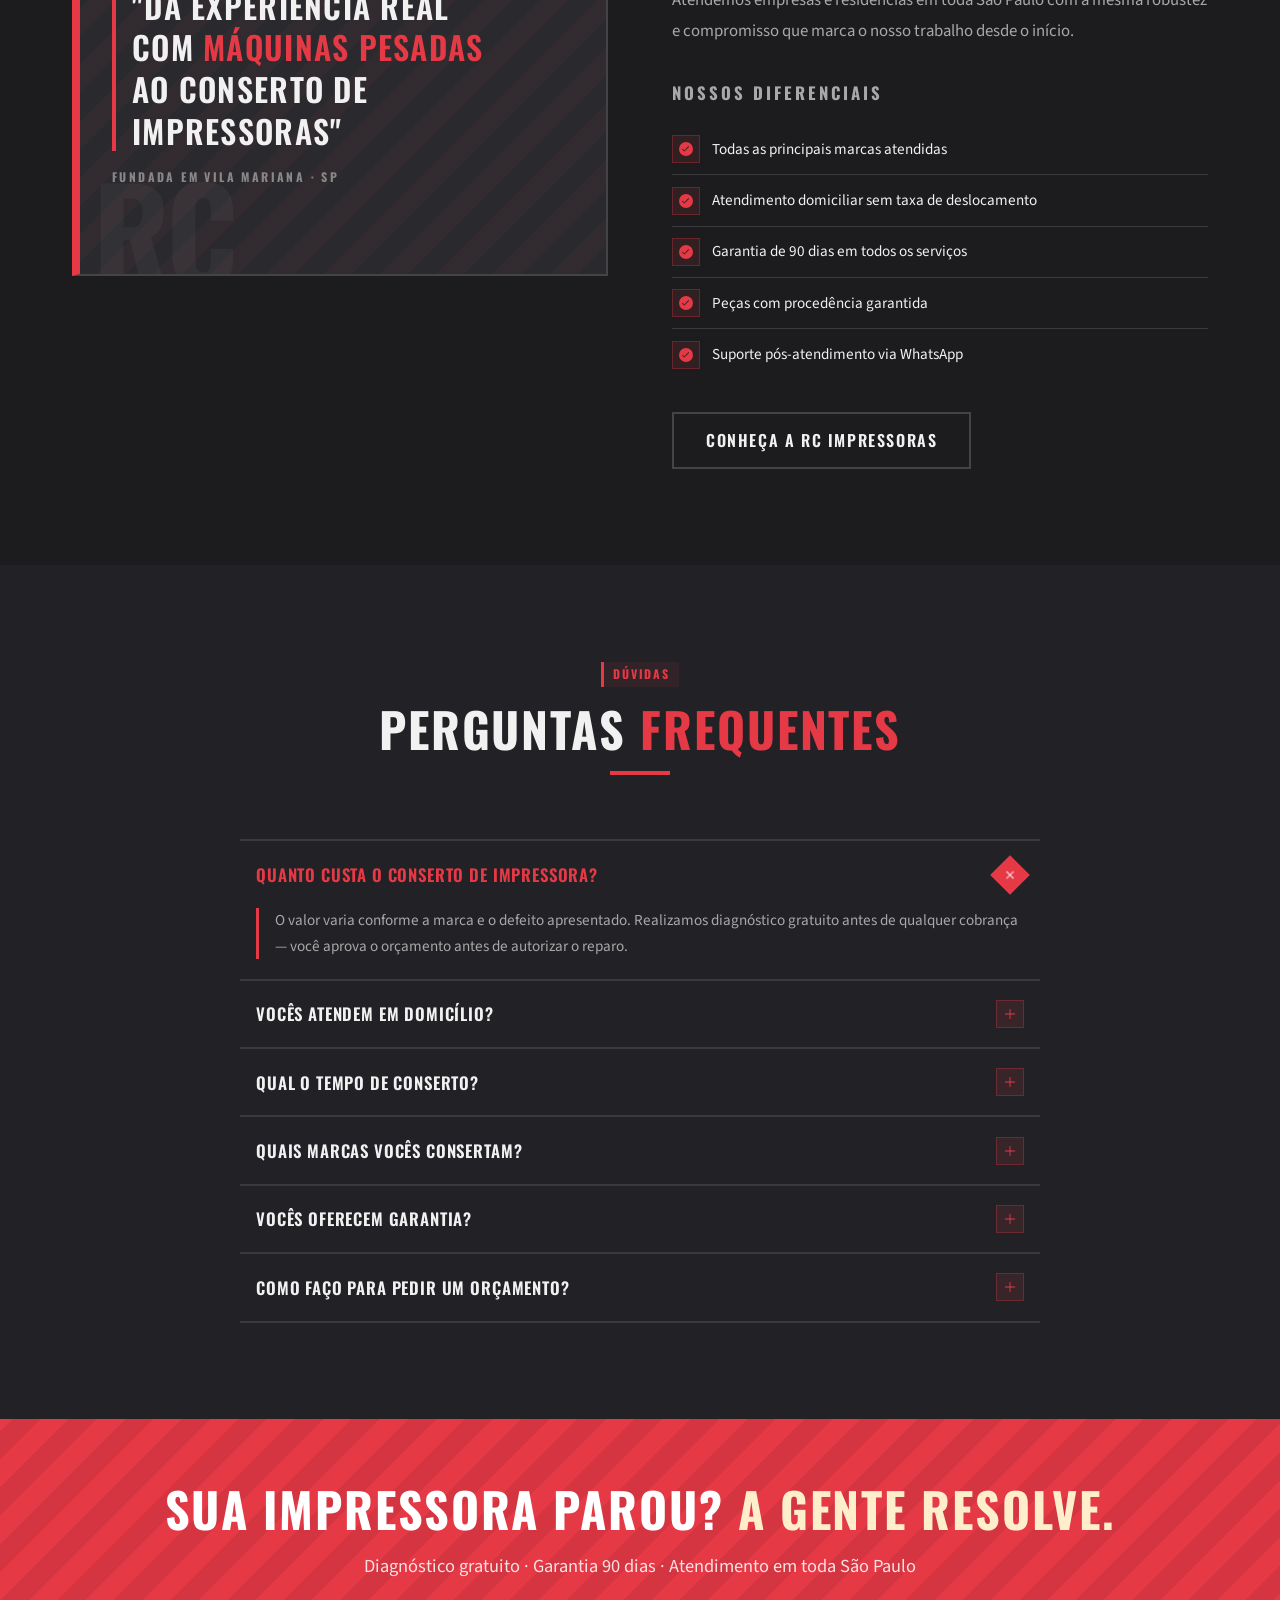
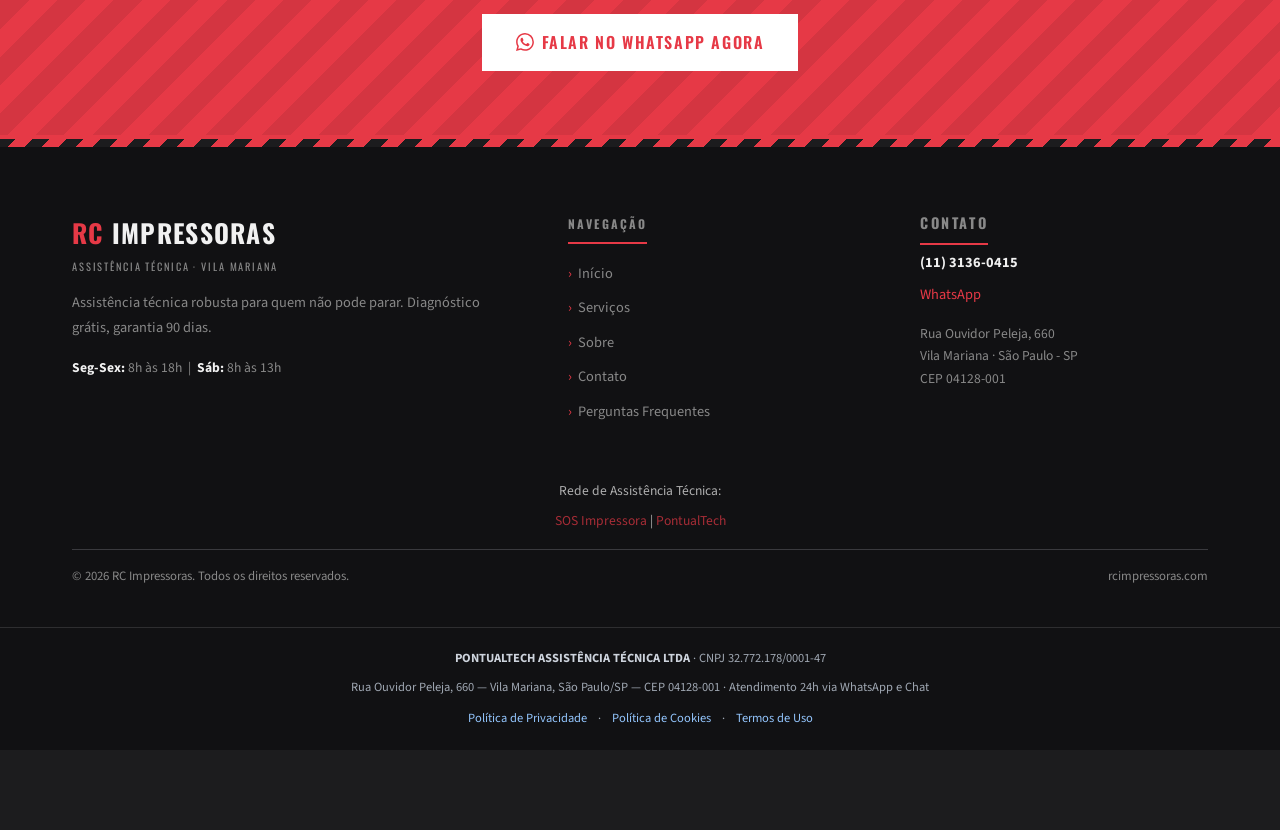
==== commit 12ac5aff: "feat(tracking): adiciona event_id UUID no payload CWT Prepara terreno pra Meta CAPI / Google Enhance" ====
--- a/index.html
+++ b/index.html
@@ -828,7 +828,7 @@
 <script>
 (function() {
   function getCookie(name) {
-    var m = document.cookie.match('(?:^|; )' + name.replace(/[.$?*|{}()[\]\\\/+^]/g, '\\</body>') + '=([^;]+)');
+    var m = document.cookie.match('(?:^|; )' + name.replace(/[.$?*|{}()[\]\\\/+^]/g, '\\$&') + '=([^;]+)');
     return m ? decodeURIComponent(m[1]) : null;
   }
   function isWhatsAppLink(url) {
@@ -847,6 +847,7 @@
   }
   function sendFingerprint(phoneDest) {
     if (!phoneDest) return;
+    var eventId = (window.crypto && crypto.randomUUID) ? crypto.randomUUID() : null;
     var gclid   = getCookie('_pt_last_gclid')     || getCookie('_pt_first_gclid');
     var msclkid = getCookie('_pt_last_msclkid')   || getCookie('_pt_first_msclkid');
     var fbclid  = getCookie('_pt_last_fbclid')    || getCookie('_pt_first_fbclid');
@@ -859,6 +860,7 @@
     var term = getCookie('_pt_last_term') || getCookie('_pt_first_term');
     var payload = JSON.stringify({
       phone_destination: phoneDest,
+      event_id: eventId,
       gclid: gclid || null, msclkid: msclkid || null,
       fbclid: fbclid || null, li_fat_id: liFatId || null,
       twclid: twclid || null, ttclid: ttclid || null,
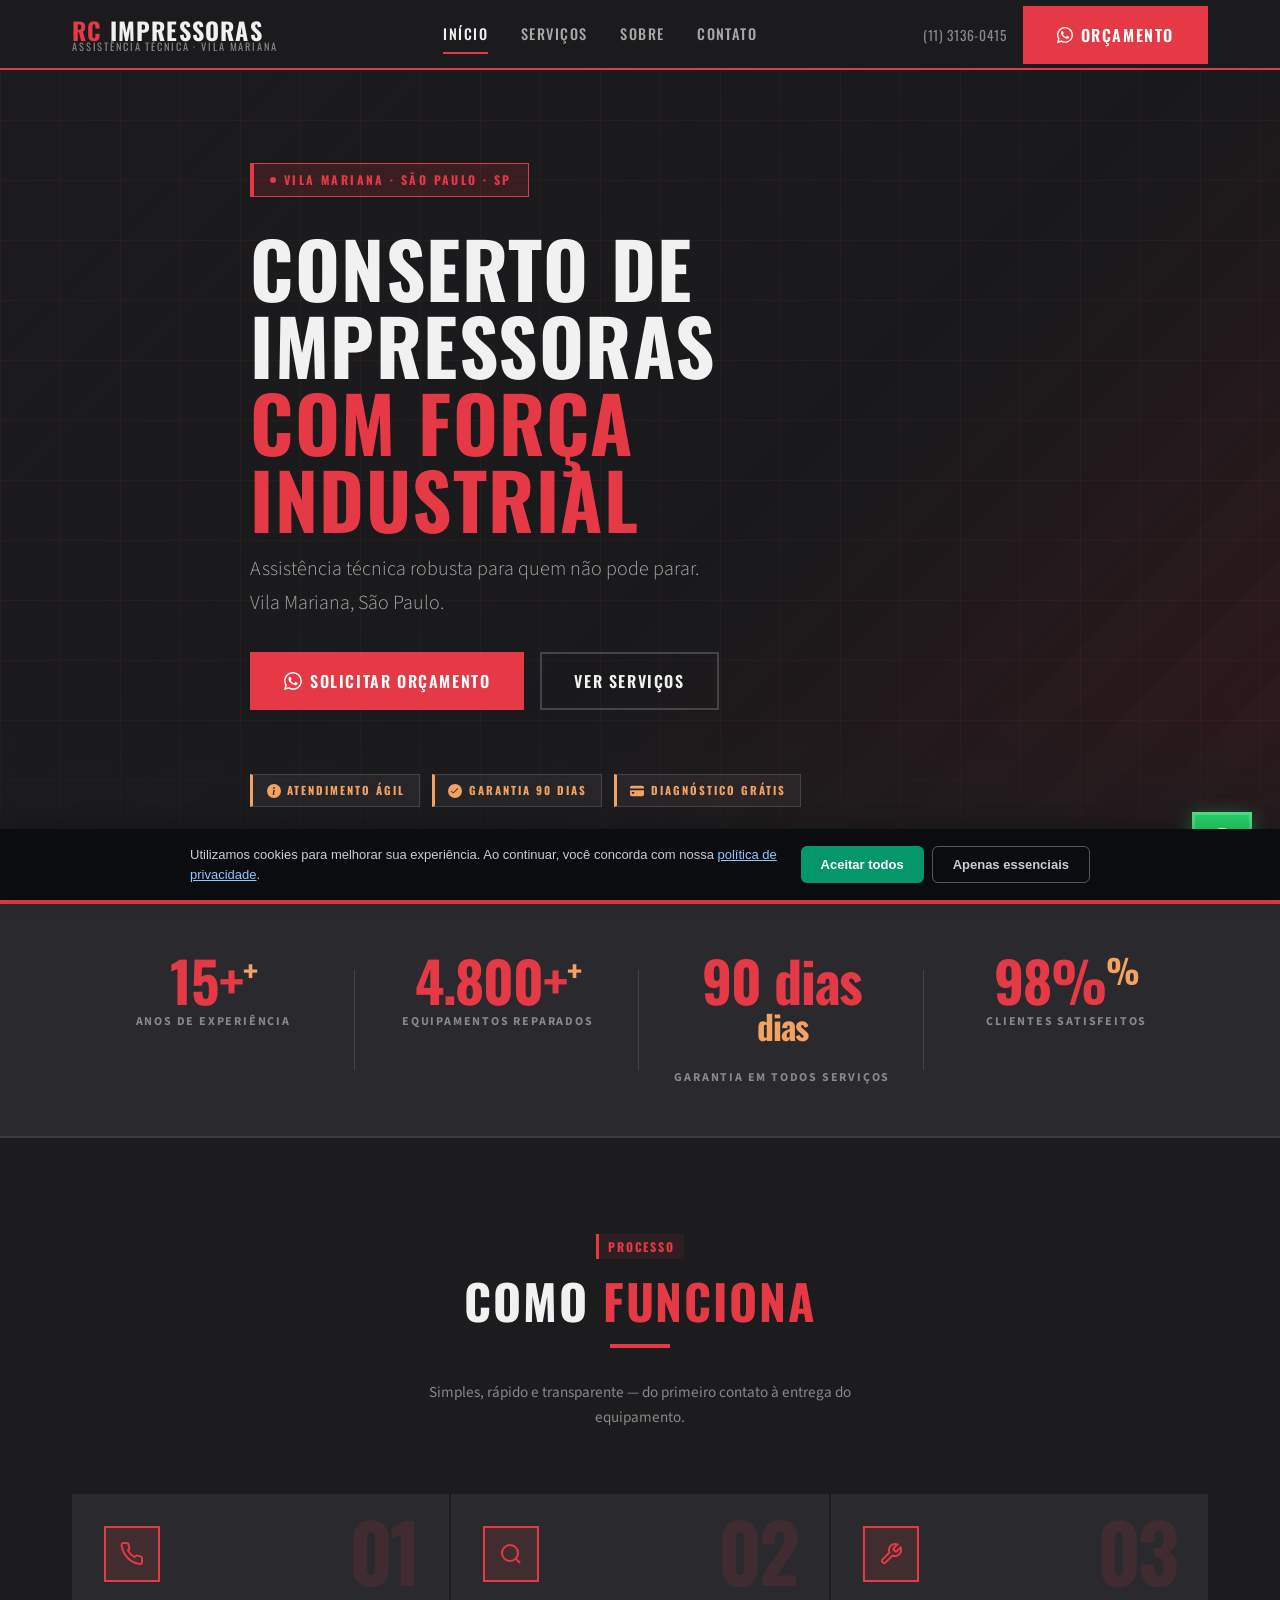
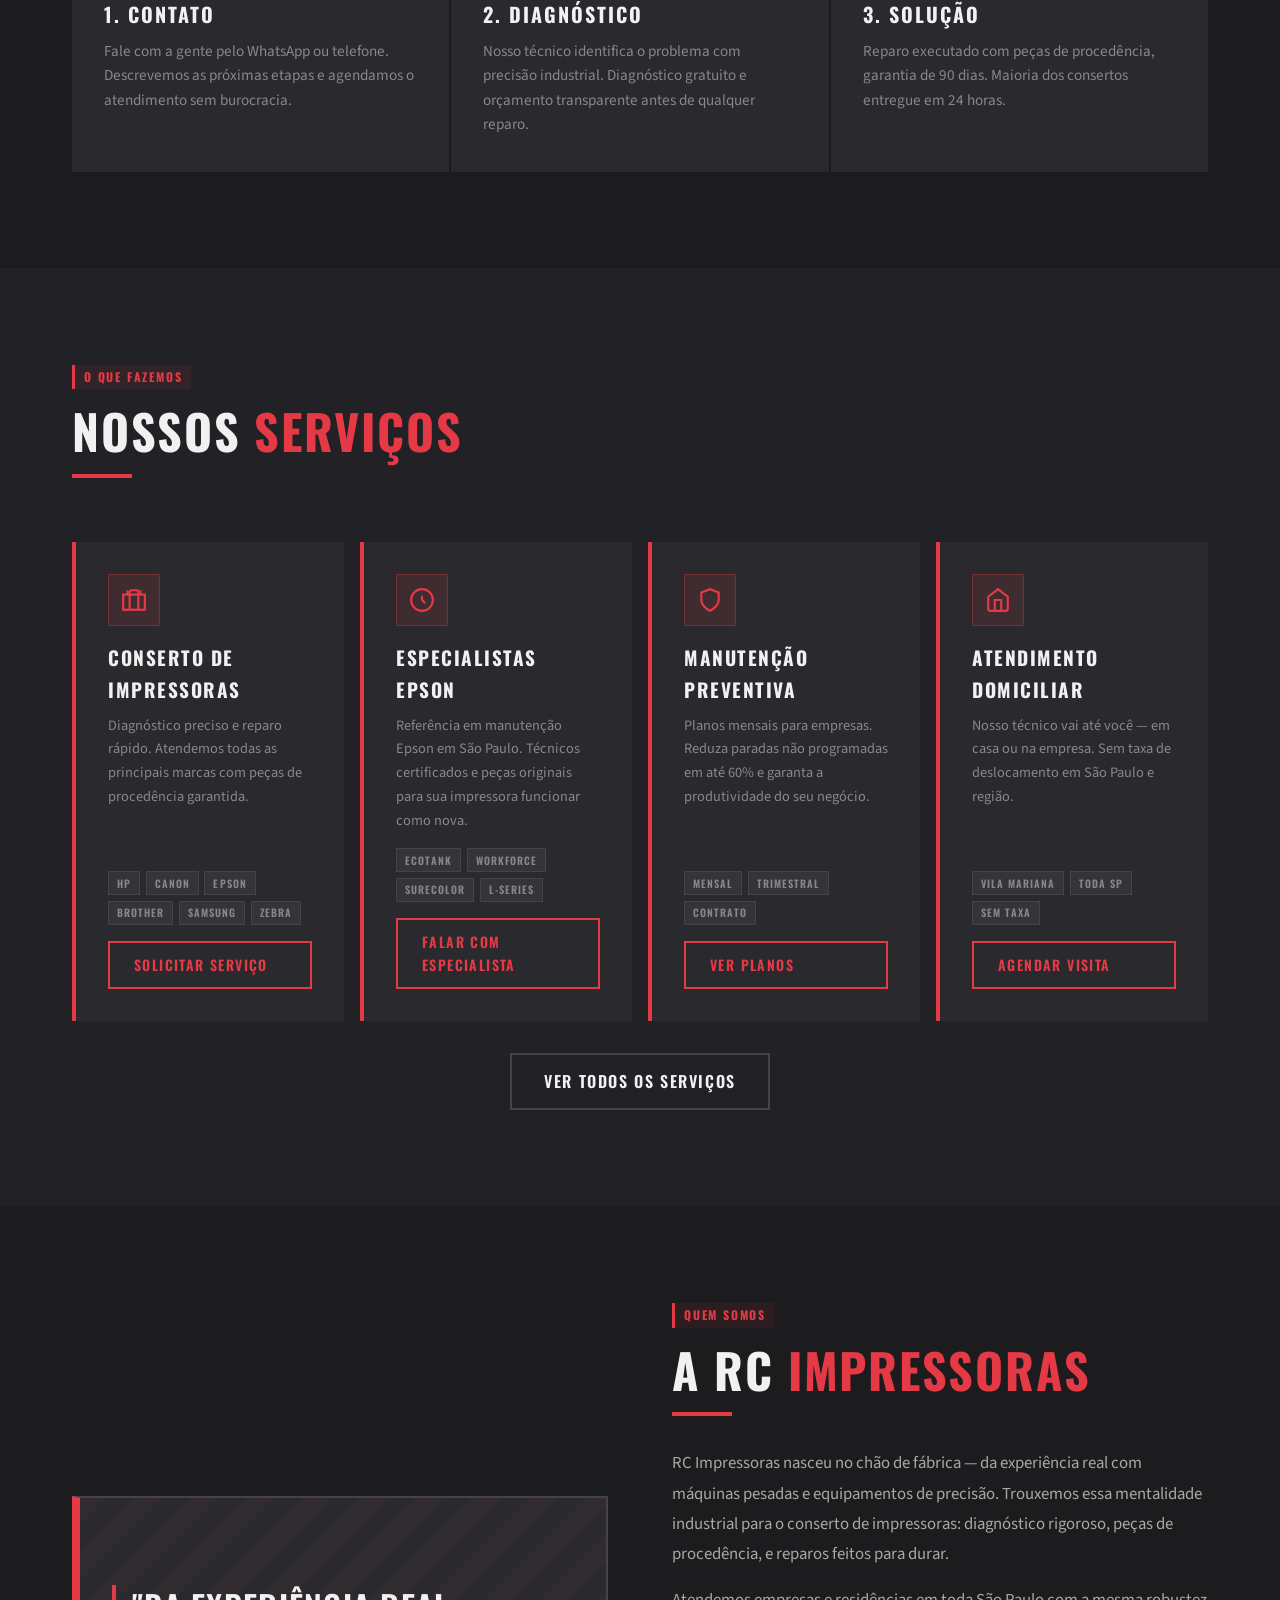
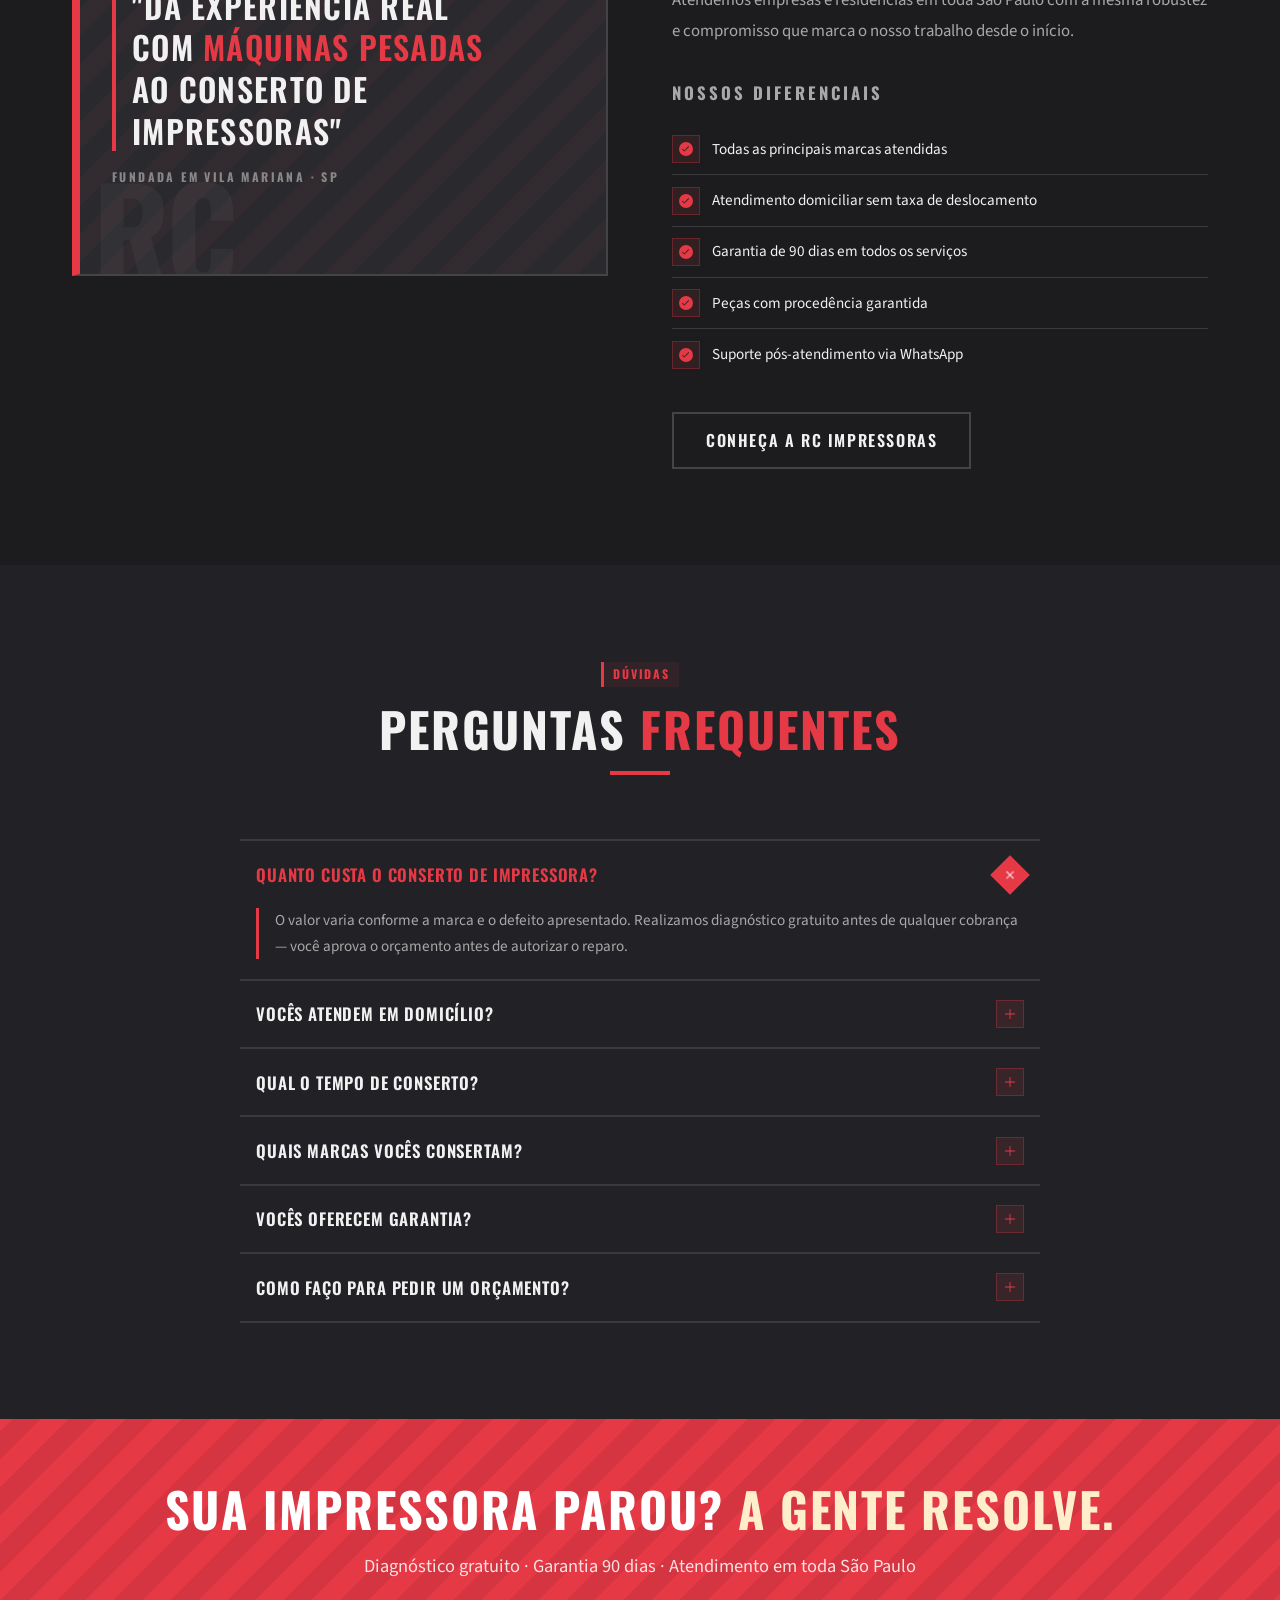
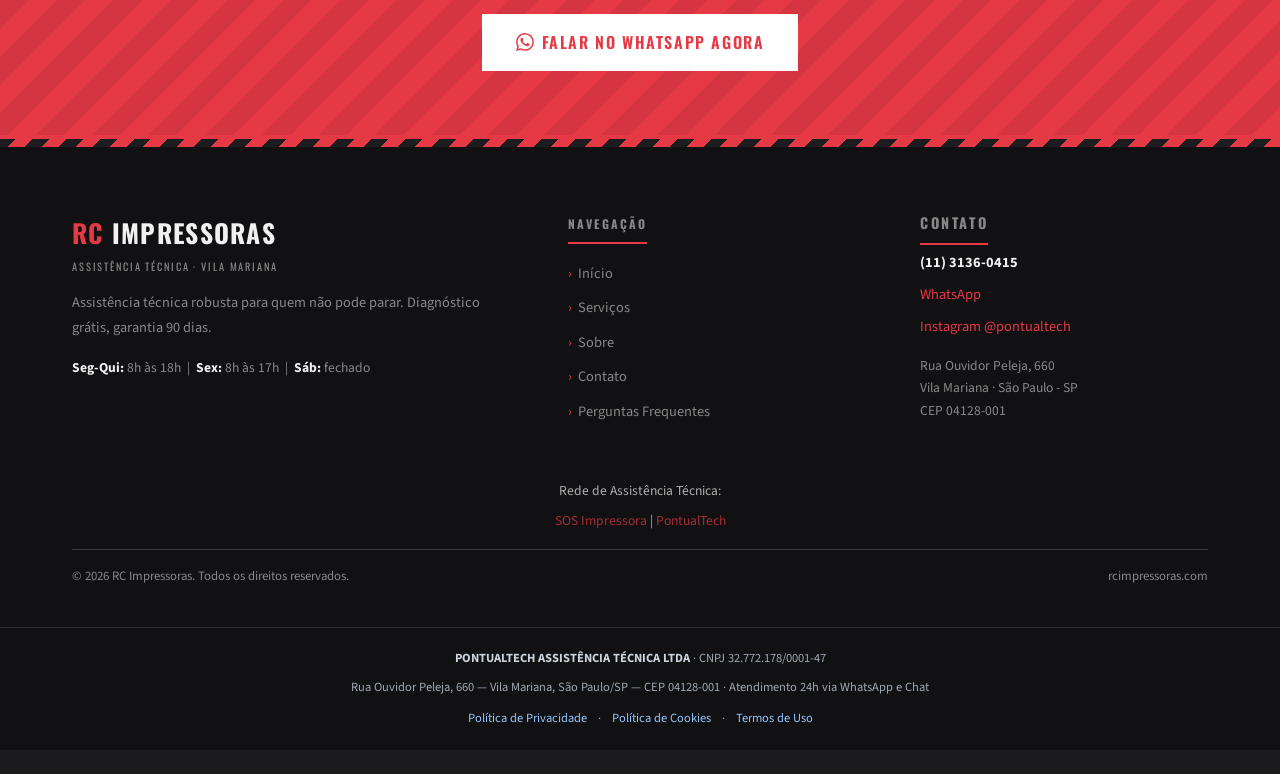
==== commit e563ca6d: "fix(fatos+identidade): horario oficial (sabado fechado), WhatsApp unico 3136-0415, redes sociais no " ====
--- a/index.html
+++ b/index.html
@@ -17,6 +17,20 @@
   <meta property="og:url" content="https://rcimpressoras.com/">
   <meta property="og:type" content="website">
   <meta property="og:locale" content="pt_BR">
+  <meta property="og:site_name" content="RC Impressoras">
+  <meta property="og:image" content="https://rcimpressoras.com/og-image.png">
+  <meta property="og:image:width" content="1200">
+  <meta property="og:image:height" content="630">
+  <meta property="og:image:alt" content="RC Impressoras — Assistência Técnica em Vila Mariana, SP">
+
+  <!-- Twitter Card -->
+  <meta name="twitter:card" content="summary_large_image">
+  <meta name="twitter:title" content="Conserto de Impressoras SP | RC Impressoras">
+  <meta name="twitter:description" content="Assistência técnica robusta em Vila Mariana, SP. Diagnóstico grátis, garantia 90 dias.">
+  <meta name="twitter:image" content="https://rcimpressoras.com/og-image.png">
+
+  <!-- Favicon SVG inline (cor brand #e63946 + texto "RC") -->
+  <link rel="icon" type="image/svg+xml" href="data:image/svg+xml,%3Csvg xmlns='http://www.w3.org/2000/svg' viewBox='0 0 64 64'%3E%3Crect width='64' height='64' rx='10' fill='%23e63946'/%3E%3Ctext x='32' y='44' font-family='Arial,sans-serif' font-size='28' font-weight='bold' fill='%23fff' text-anchor='middle'%3ERC%3C/text%3E%3C/svg%3E">
 
   <!-- Geo Meta Tags -->
   <meta name="geo.region" content="BR-SP">
@@ -153,7 +167,7 @@
         "@id": "https://rcimpressoras.com/#organization",
         "name": "RC Impressoras",
         "url": "https://rcimpressoras.com",
-        "logo": "https://rcimpressoras.com/logo.png",
+        "logo": "https://rcimpressoras.com/og-image.png",
         "telephone": "+55-11-3136-0415",
         "email": "contato@rcimpressoras.com",
         "address": {
@@ -174,28 +188,29 @@
             "hoursAvailable": [
               {
                 "@type": "OpeningHoursSpecification",
-                "dayOfWeek": ["Monday","Tuesday","Wednesday","Thursday","Friday"],
+                "dayOfWeek": ["Monday","Tuesday","Wednesday","Thursday"],
                 "opens": "08:00",
                 "closes": "18:00"
               },
               {
                 "@type": "OpeningHoursSpecification",
-                "dayOfWeek": "Saturday",
+                "dayOfWeek": "Friday",
                 "opens": "08:00",
-                "closes": "13:00"
+                "closes": "17:00"
               }
             ]
           }
         ],
         "sameAs": [
-          "https://wa.me/551131360415"
+          "https://wa.me/551131360415",
+          "https://www.instagram.com/pontualtech",
+          "https://www.facebook.com/pontualtechsp",
+          "https://www.linkedin.com/company/122424711"
         ],
-        "aggregateRating": {
-          "@type": "AggregateRating",
-          "ratingValue": "4.9",
-          "reviewCount": "100",
-          "bestRating": "5",
-          "worstRating": "1"
+        "parentOrganization": {
+          "@type": "Organization",
+          "name": "PontualTech Assistência Técnica",
+          "url": "https://pontualtech.com.br"
         }
       },
       {
@@ -702,7 +717,7 @@
           </span>
         </button>
         <div class="faq-answer" id="faq-a6" role="region">
-          <p>Entre em contato pelo WhatsApp (11) 3136-0415. Respondemos em até 30 minutos durante o horário comercial — Seg-Sex 8h-18h, Sáb 8h-13h.</p>
+          <p>Entre em contato pelo WhatsApp (11) 3136-0415. Respondemos em até 30 minutos durante o horário comercial — Seg-Qui 8h-18h, Sex 8h-17h; sábado fechado.</p>
         </div>
       </div>
 
@@ -741,8 +756,9 @@
         <span class="logo-sub">Assistência Técnica · Vila Mariana</span>
         <p>Assistência técnica robusta para quem não pode parar. Diagnóstico grátis, garantia 90 dias.</p>
         <p style="font-size:.85rem;color:var(--text-muted)">
-          <strong style="color:var(--text)">Seg-Sex:</strong> 8h às 18h &nbsp;|&nbsp;
-          <strong style="color:var(--text)">Sáb:</strong> 8h às 13h
+          <strong style="color:var(--text)">Seg-Qui:</strong> 8h às 18h &nbsp;|&nbsp;
+          <strong style="color:var(--text)">Sex:</strong> 8h às 17h &nbsp;|&nbsp;
+          <strong style="color:var(--text)">Sáb:</strong> fechado
         </p>
       </div>
 
@@ -762,6 +778,9 @@
         <p><strong>(11) 3136-0415</strong></p>
         <p style="margin-top:.5rem">
           <a href="https://wa.me/551131360415?text=Ol%C3%A1!%20Preciso%20de%20ajuda%20com%20minha%20impressora." target="_blank" rel="noopener noreferrer" style="color:var(--primary)">WhatsApp</a>
+        </p>
+        <p style="margin-top:.5rem">
+          <a href="https://www.instagram.com/pontualtech" target="_blank" rel="noopener noreferrer" style="color:var(--primary)">Instagram @pontualtech</a>
         </p>
         <p style="margin-top:1rem;font-size:.85rem">Rua Ouvidor Peleja, 660<br>Vila Mariana · São Paulo - SP<br>CEP 04128-001</p>
       </div>
